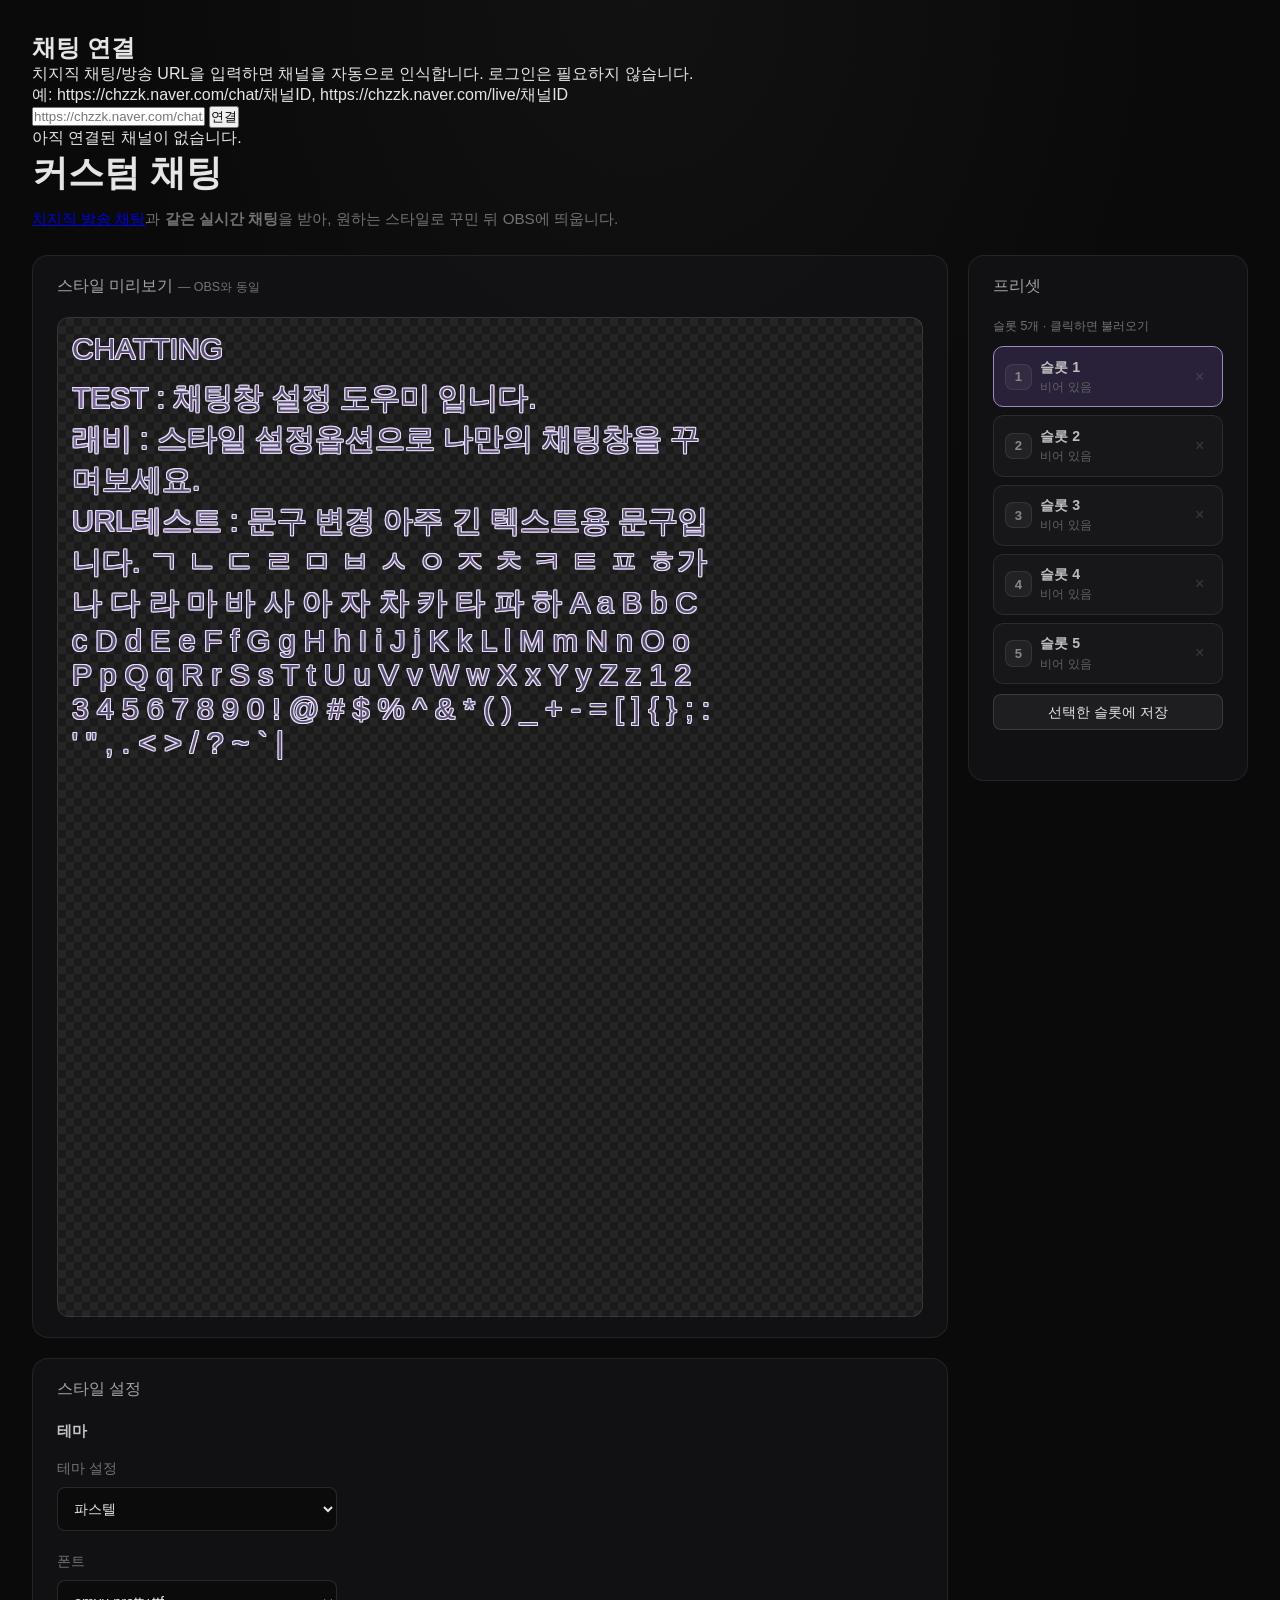
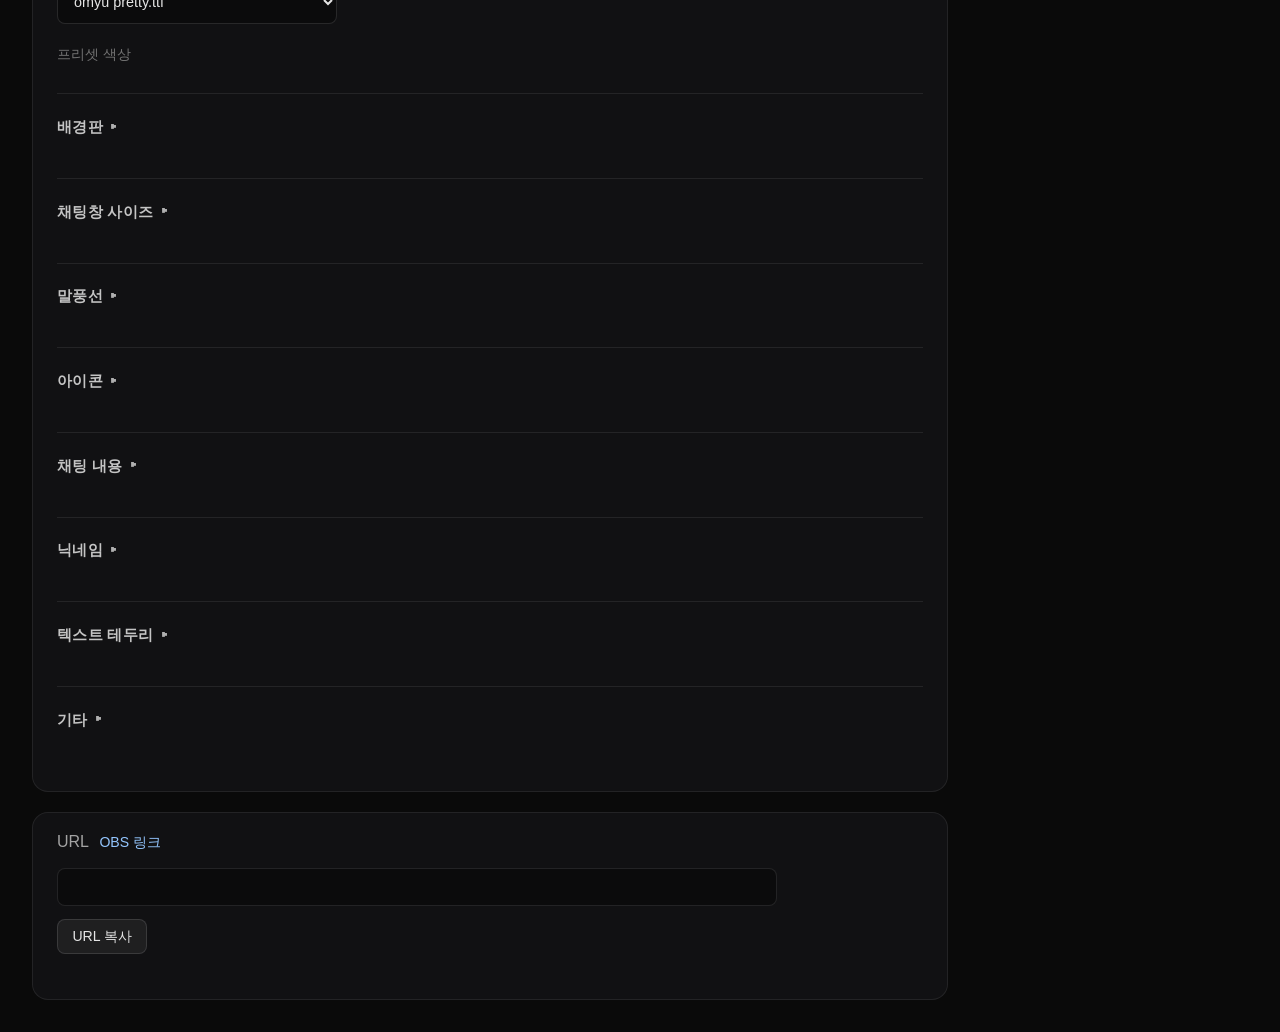
==== index.html @ d8c8d220 "Add files via upload" ====
<!DOCTYPE html>
<html lang="ko">
<head>
  <meta charset="UTF-8">
  <meta name="viewport" content="width=device-width, initial-scale=1.0">
  <title>치지직 채팅 오버레이 설정</title>
  <link rel="preload" href="fonts/Mulmaru.woff2" as="font" type="font/woff2" crossorigin>
  <style>
    @font-face {
      font-family: 'Mulmaru';
      src: url('fonts/Mulmaru.woff2') format('woff2'), url('fonts/Mulmaru.ttf') format('truetype');
      font-weight: normal; font-style: normal; font-display: swap;
    }
    @font-face {
      font-family: 'DungGeunMo';
      src: local('DungGeunMo'),
           url('fonts/dunggeunmo/DungGeunMo.ttf') format('truetype');
      font-weight: normal;
      font-style: normal;
      font-display: swap;
    }
    @font-face {
      font-family: 'JeonjuWanpanbonGakR';
      src: url('fonts/jeonju/JeonjuWanpanbonGak-L.ttf') format('truetype');
      font-weight: 300;
      font-style: normal;
      font-display: swap;
    }
    @font-face {
      font-family: 'JeonjuWanpanbonGakR';
      src: url('fonts/jeonju/JeonjuWanpanbonGak-R.ttf') format('truetype');
      font-weight: 400;
      font-style: normal;
      font-display: swap;
    }
    @font-face {
      font-family: 'JeonjuWanpanbonGakR';
      src: url('fonts/jeonju/JeonjuWanpanbonGak-R.ttf') format('truetype');
      font-weight: 500;
      font-style: normal;
      font-display: swap;
    }
    @font-face {
      font-family: 'OmyuPretty';
      src: url('fonts/omyu/OmyuPretty.ttf') format('truetype');
      font-weight: normal;
      font-style: normal;
      font-display: swap;
    }
    @font-face {
      font-family: 'SingleDay';
      src: local('SingleDay'),
           url('fonts/singleday/SingleDay-Regular.ttf') format('truetype');
      font-weight: normal;
      font-style: normal;
      font-display: swap;
    }
    @font-face {
      font-family: 'OnglipNukka';
      src: local('온글잎 누카'),
           url('fonts/nukka/OnglipNukka.ttf') format('truetype');
      font-weight: normal;
      font-style: normal;
      font-display: swap;
    }
    @font-face {
      font-family: 'MonaS12';
      src: url('fonts/monas/MonaS12.woff2') format('woff2');
      font-weight: normal;
      font-style: normal;
      font-display: swap;
    }
    @font-face {
      font-family: 'MonaS12';
      src: local('MonaS12TextKR'),
           url('fonts/monas/MonaS12TextKR.ttf') format('truetype');
      unicode-range: U+AC00-D7A3, U+1100-11FF, U+3130-318F, U+A960-A97F, U+D7B0-D7FF;
      font-weight: normal;
      font-style: normal;
      font-display: swap;
    }
    @font-face {
      font-family: 'CookieRun';
      src: local('CookieRun Bold'), url('fonts/cookie/CookieRun Bold.ttf') format('truetype'),
           url('fonts/cookie/CookieRun Bold.otf') format('opentype');
      font-weight: 700; font-style: normal; font-display: swap;
    }
    @font-face {
      font-family: 'CookieRun';
      src: local('CookieRun Regular'), url('fonts/cookie/CookieRun Regular.ttf') format('truetype'),
           url('fonts/cookie/CookieRun Regular.otf') format('opentype');
      font-weight: 400; font-style: normal; font-display: swap;
    }
    :root {
      --bg: #0a0a0a; --surface: #171717; --text: #e5e5e5; --text-muted: #737373;
    }
    * { margin: 0; padding: 0; box-sizing: border-box; font-family: 'Mulmaru', sans-serif; }
    body {
      background: var(--bg); color: var(--text); min-height: 100vh;
      background-image:
        radial-gradient(ellipse 70% 40% at 50% 0%, rgba(255,255,255,0.03), transparent 60%);
    }
    .layout { display: flex; min-height: 100vh; }
    .main { flex: 1; margin-left: 0; padding: 2rem; }
    .page-title { font-size: clamp(1.75rem, 5vw, 2.25rem); margin-bottom: 0.5rem; }
    .lead { color: var(--text-muted); font-size: 0.95rem; line-height: 1.65; max-width: 720px; margin-bottom: 1.5rem; }
    .note {
      font-size: 0.88rem; color: var(--text-muted); line-height: 1.55;
      padding: 0.85rem 1rem; background: rgba(255,255,255,0.04);
      border: 1px solid rgba(255,255,255,0.08); border-radius: 12px; max-width: 720px; margin-bottom: 1.5rem;
    }
    .note a { color: #93c5fd; }
    .grid { display: grid; gap: 1.25rem; max-width: 960px; }
    .chat-page-layout {
      display: grid;
      grid-template-columns: minmax(0, 1fr) 280px;
      gap: 1.25rem;
      align-items: start;
      max-width: 1280px;
    }
    .chat-page-main { min-width: 0; }
    .preset-sidebar {
      position: sticky;
      top: 1rem;
      padding: 1.1rem 1.15rem;
    }
    .preset-sidebar > h2 {
      font-size: 1rem;
      color: #a3a3a3;
      margin: 0 0 1rem;
      font-weight: normal;
    }
    .preset-slot-list {
      display: flex;
      flex-direction: column;
      gap: 0.5rem;
      margin-top: 0.35rem;
    }
    .preset-slot {
      display: flex;
      align-items: center;
      gap: 0.55rem;
      padding: 0.65rem 0.7rem;
      border-radius: 10px;
      border: 1px solid rgba(255, 255, 255, 0.1);
      background: rgba(255, 255, 255, 0.04);
      cursor: pointer;
      text-align: left;
      width: 100%;
      color: inherit;
      font: inherit;
    }
    .preset-slot:hover {
      background: rgba(255, 255, 255, 0.07);
      border-color: rgba(255, 255, 255, 0.16);
    }
    .preset-slot.active {
      border-color: #b8a8e8;
      background: rgba(124, 92, 191, 0.28);
    }
    .preset-slot.is-empty {
      opacity: 0.82;
    }
    .preset-slot-num {
      flex-shrink: 0;
      width: 1.65rem;
      height: 1.65rem;
      border-radius: 8px;
      display: flex;
      align-items: center;
      justify-content: center;
      font-size: 0.82rem;
      font-weight: 700;
      color: #e8dcff;
      background: rgba(124, 92, 191, 0.35);
      border: 1px solid rgba(184, 168, 232, 0.35);
    }
    .preset-slot.is-empty .preset-slot-num {
      color: #a3a3a3;
      background: rgba(255, 255, 255, 0.06);
      border-color: rgba(255, 255, 255, 0.1);
    }
    .preset-slot-body { flex: 1; min-width: 0; }
    .preset-slot-title {
      display: block;
      font-size: 0.88rem;
      font-weight: 600;
      color: #e5e5e5;
    }
    .preset-slot-meta {
      display: block;
      font-size: 0.78rem;
      color: var(--text-muted);
      margin-top: 0.15rem;
      word-break: break-all;
    }
    .preset-slot-clear {
      flex-shrink: 0;
      padding: 0.15rem 0.4rem;
      border: none;
      border-radius: 6px;
      background: transparent;
      color: #fca5a5;
      font-size: 1rem;
      line-height: 1;
      cursor: pointer;
      opacity: 0.75;
    }
    .preset-slot-clear:hover {
      opacity: 1;
      background: rgba(248, 113, 113, 0.12);
    }
    .preset-slot-clear:disabled {
      opacity: 0.25;
      cursor: default;
      pointer-events: none;
    }
    .btn-preset-save {
      width: 100%;
      margin-top: 0.65rem;
      background: rgba(124, 92, 191, 0.45);
      border-color: #b8a8e8;
      color: #e8dcff;
    }
    .btn-preset-save:hover {
      background: rgba(124, 92, 191, 0.62);
    }
    @media (max-width: 1100px) {
      .chat-page-layout { grid-template-columns: 1fr; }
      .preset-sidebar { position: static; max-width: 960px; }
      .preset-slot-list { max-height: none; }
    }
    .panel {
      background: rgba(20,20,24,0.7); border: 1px solid rgba(255,255,255,0.08);
      border-radius: 16px; padding: 1.25rem 1.5rem;
    }
    .panel h2 { font-size: 1rem; color: #a3a3a3; margin-bottom: 1.25rem; font-weight: normal; }
    .panel h3 { font-size: 0.92rem; color: #c4c4c4; margin: 1.85rem 0 1rem; font-weight: 600; letter-spacing: 0.02em; line-height: 1.5; }
    .panel h3.settings-group {
      padding-top: 1.35rem;
      border-top: 1px solid rgba(255, 255, 255, 0.08);
    }
    .panel h3.settings-group:first-of-type {
      margin-top: 0;
      padding-top: 0;
      border-top: none;
    }
    .field { margin-bottom: 1.5rem; }
    .field label {
      display: block;
      font-size: 0.85rem;
      color: var(--text-muted);
      margin-bottom: 0.5rem;
      line-height: 1.55;
    }
    .field input[type="number"], .field input[type="text"], .field select {
      padding: 0.6rem 0.75rem;
      min-height: 2.75rem;
      line-height: 1.55;
      border-radius: 8px; border: 1px solid rgba(255,255,255,0.12);
      background: rgba(0,0,0,0.35); color: var(--text); font-size: 0.9rem;
      font-family: inherit;
    }
    .field select option {
      font-family: 'Mulmaru', sans-serif;
    }

    .color-preset-field { margin-top: 0.25rem; margin-bottom: 1.25rem; }
    .color-preset-row {
      max-width: 580px;
    }
    .color-preset-list {
      display: flex;
      flex-wrap: wrap;
      gap: 0.55rem;
      min-width: 0;
    }
    .color-preset-btn {
      width: 42px;
      height: 42px;
      border-radius: 999px;
      border: 2px solid rgba(255, 255, 255, 0.22);
      cursor: pointer;
      padding: 0;
      flex-shrink: 0;
      transition: transform 0.15s, border-color 0.15s, box-shadow 0.15s;
      box-shadow: inset 0 0 0 1px rgba(0, 0, 0, 0.18);
    }
    .color-preset-btn:hover {
      transform: translateY(-1px);
      border-color: rgba(255, 255, 255, 0.45);
    }
    .color-preset-btn.active {
      border-color: #fff;
      box-shadow: 0 0 0 2px rgba(255, 255, 255, 0.28), inset 0 0 0 1px rgba(0, 0, 0, 0.18);
      transform: translateY(-1px);
    }
    .color-preset-btn.color-preset-reset {
      background: rgba(255, 255, 255, 0.06);
      color: #e5e5e5;
      font-family: 'Mulmaru', sans-serif;
      font-size: 0.68rem;
      line-height: 1;
      display: inline-flex;
      align-items: center;
      justify-content: center;
    }
    .color-preset-btn.color-preset-reset:hover {
      background: rgba(255, 255, 255, 0.1);
    }
    .opt-collapsible {
      margin-bottom: 1.1rem;
    }
    .opt-collapsible-head {
      display: flex;
      align-items: center;
      gap: 0.35rem;
      width: 100%;
      padding: 0;
      margin: 0 0 0.5rem;
      border: none;
      background: none;
      color: var(--text-muted);
      font-family: inherit;
      font-size: 0.85rem;
      line-height: 1.55;
      text-align: left;
      cursor: pointer;
      user-select: none;
    }
    .opt-collapsible-head:hover {
      color: #d4d4d4;
    }
    .opt-collapsible-title {
      flex: 0 1 auto;
    }
    .opt-collapsible-arrow {
      flex-shrink: 0;
      font-size: 0.95rem;
      color: #a3a3a3;
      transition: transform 0.15s ease;
      line-height: 1;
    }
    .opt-collapsible.is-open .opt-collapsible-arrow {
      transform: rotate(90deg);
    }
    .opt-collapsible-panel {
      display: none;
    }
    .opt-collapsible.is-open .opt-collapsible-panel {
      display: block;
    }
    .settings-section.opt-collapsible {
      margin-bottom: 1.5rem;
    }
    .settings-section-head {
      display: flex;
      align-items: center;
      gap: 0.4rem;
      width: 100%;
      padding: 1.35rem 0 1rem;
      margin: 0;
      border: none;
      border-top: 1px solid rgba(255, 255, 255, 0.08);
      background: none;
      font-family: inherit;
      font-size: 0.92rem;
      color: #c4c4c4;
      font-weight: 600;
      letter-spacing: 0.02em;
      line-height: 1.5;
      text-align: left;
      cursor: pointer;
      user-select: none;
    }
    .settings-section-head:hover {
      color: #e0e0e0;
    }
    .settings-section-head .opt-collapsible-title {
      flex: 0 1 auto;
    }
    .settings-section-head .opt-collapsible-arrow {
      font-size: 1.05rem;
      color: #b0b0b0;
    }
    .settings-section.is-open .settings-section-head {
      padding-bottom: 0.75rem;
    }
    .settings-section-body .check:last-child {
      margin-bottom: 0.35rem;
    }
    .settings-section .settings-section-body > .field-row:last-child,
    .settings-section .settings-section-body > .field:last-child,
    .settings-section .settings-section-body > p.field-hint:last-child {
      margin-bottom: 0;
    }
    .opt-collapsible-panel > select {
      width: 100%;
      max-width: 280px;
      padding: 0.6rem 0.75rem;
      min-height: 2.75rem;
      line-height: 1.55;
      border-radius: 8px;
      border: 1px solid rgba(255,255,255,0.12);
      background: rgba(0,0,0,0.35);
      color: var(--text);
      font-size: 0.9rem;
      font-family: inherit;
    }
    .opt-collapsible-panel > select option {
      font-family: 'Mulmaru', sans-serif;
    }
    .theme-primary-field {
      margin-bottom: 1.25rem;
    }
    .theme-primary-field select {
      width: 100%;
      max-width: 280px;
    }
    .visually-hidden {
      position: absolute;
      width: 1px;
      height: 1px;
      padding: 0;
      margin: -1px;
      overflow: hidden;
      clip: rect(0, 0, 0, 0);
      white-space: nowrap;
      border: 0;
    }
    .field input[type="number"], .field input[type="text"], .field select { width: 100%; max-width: 280px; }
    .color-picker {
      display: flex;
      align-items: center;
      gap: 0.55rem;
      max-width: 280px;
    }
    .color-picker-swatch {
      position: relative;
      display: block;
      width: 44px;
      height: 36px;
      flex-shrink: 0;
      border-radius: 8px;
      border: 2px solid rgba(255,255,255,0.22);
      box-shadow: inset 0 0 0 1px rgba(0,0,0,0.25);
      cursor: pointer;
      overflow: hidden;
      background-color: rgba(0, 0, 0, 0.35);
    }
    .color-picker-swatch input[type="color"] {
      position: absolute;
      inset: 0;
      width: 100%;
      height: 100%;
      padding: 0;
      margin: 0;
      border: none;
      opacity: 0;
      cursor: pointer;
    }
    .color-picker-fill {
      display: block;
      position: absolute;
      inset: 0;
      border-radius: 6px;
      pointer-events: none;
      background-color: #000000;
    }
    .field input[type="range"] { width: 100%; max-width: 280px; margin-top: 0.15rem; }
    .field-row { display: flex; flex-wrap: wrap; gap: 1.35rem 2rem; margin-bottom: 1.5rem; }
    .theme-font-row > .field {
      flex: 1 1 220px;
      min-width: 0;
      margin-bottom: 0;
    }
    .theme-font-row select {
      max-width: none;
      width: 100%;
    }
    .field-row > .field { margin-bottom: 0; }

    .field-row > .field,
    .panel .field.field-inline,
    .theme-font-row > .field {
      display: grid;
      grid-template-columns: minmax(5.75rem, 9.25rem) minmax(0, 1fr);
      align-items: center;
      column-gap: 0.85rem;
      row-gap: 0.25rem;
    }
    .field-row.field-row-4 > .field {
      grid-template-columns: minmax(3.25rem, 4.75rem) minmax(0, 1fr);
    }
    .settings-subgroup .field-row:not(.field-row-4) > .field {
      grid-template-columns: minmax(6.5rem, 10.5rem) minmax(0, 1fr);
    }
    .field-row > .field > label:first-of-type:not(.color-picker-swatch):not(.check),
    .panel .field.field-inline > label:first-of-type:not(.color-picker-swatch),
    .theme-font-row > .field > label:first-of-type {
      margin-bottom: 0;
      grid-column: 1;
      grid-row: 1;
      align-self: center;
    }
    .field-row > .field > input:not([type="color"]),
    .field-row > .field > select,
    .field-row > .field > .btn,
    .field-row > .field > .color-picker,
    .field-row > .field > input[type="range"],
    .panel .field.field-inline > input:not([type="color"]),
    .panel .field.field-inline > select,
    .panel .field.field-inline > .btn,
    .panel .field.field-inline > .color-picker,
    .theme-font-row > .field > select {
      grid-column: 2;
      grid-row: 1;
      width: 100%;
      max-width: none;
    }
    .field-row > .field > .range-val,
    .panel .field.field-inline > .range-val {
      grid-column: 2;
      grid-row: 2;
      margin-top: 0;
    }
    .field-row > .field > .field-hint,
    .panel .field.field-inline > .field-hint,
    .theme-font-row > .field > .field-hint {
      grid-column: 1 / -1;
      margin-top: 0.15rem;
    }
    .field-row.field-row-4 > .field > label:first-of-type {
      font-size: 0.78rem;
      line-height: 1.35;
    }
    .field.field-game-mode {
      display: flex;
      align-items: center;
      gap: 0.65rem;
      flex-wrap: wrap;
    }
    .field.field-game-mode .btn-game-mode {
      flex-shrink: 0;
      width: auto;
      padding: 0.36rem 0.72rem;
      font-size: 0.82rem;
    }
    .field.field-game-mode .field-hint {
      margin-top: 0;
      margin-bottom: 0;
      flex: 1 1 auto;
      min-width: 0;
    }

    #nick_color_settings > .field {
      flex: 1 1 200px;
      min-width: 0;
      max-width: 280px;
    }
    #nick_color_settings > .field > .btn {
      width: 100%;
      white-space: nowrap;
      font-size: 0.82rem;
    }

    .field-row.field-row-4 {
      display: grid;
      grid-template-columns: repeat(4, minmax(0, 1fr));
      gap: 1rem;
      margin-bottom: 1.5rem;
    }
    .field-row.field-row-4 > .field {
      min-width: 0;
      margin-bottom: 0;
    }
    .field-row.field-row-4 input[type="number"],
    .field-row.field-row-4 input[type="text"],
    .field-row.field-row-4 select {
      max-width: none;
    }
    .field-row.field-row-4 .color-picker {
      max-width: 100%;
    }
    .field-row.field-row-4 input[type="range"] {
      max-width: none;
    }
    .field-row.field-row-4 > .field > .btn {
      width: 100%;
      white-space: nowrap;
      font-size: 0.82rem;
    }
    .check { display: flex; align-items: center; gap: 0.45rem; font-size: 0.88rem; color: var(--text-muted); margin-bottom: 0.85rem; line-height: 1.45; }
    .check input { width: 16px; height: 16px; }
    .field-hint { font-size: 0.78rem; color: var(--text-muted); margin-top: 0.4rem; line-height: 1.5; }
    .settings-subgroup {
      margin: 0 0 1.5rem;
      padding: 1rem 1.1rem 0.85rem;
      border-radius: 10px;
      border: 1px solid rgba(255, 255, 255, 0.08);
      background: rgba(0, 0, 0, 0.18);
    }
    .settings-subgroup-title {
      margin: 0 0 0.35rem;
      font-size: 0.88rem;
      font-weight: 600;
      color: #d4d4d4;
    }
    .settings-subgroup-desc {
      margin: 0 0 0.85rem;
    }
    .btn-row {
      display: flex;
      flex-wrap: wrap;
      gap: 0.5rem 0.65rem;
      margin-bottom: 0.85rem;
    }
    .range-val { font-size: 0.82rem; color: var(--text-muted); margin-top: 0.4rem; }
    .btn {
      padding: 0.45rem 0.9rem; border-radius: 8px; border: 1px solid rgba(255,255,255,0.12);
      background: rgba(255,255,255,0.06); color: var(--text); cursor: pointer; font-size: 0.88rem;
    }
    .panel .field + .btn,
    .panel .field-row + .btn { margin-top: 0.15rem; margin-bottom: 1.35rem; }
    .panel .obs-url + .btn { margin-top: 0.85rem; margin-bottom: 0; }
    .copy-status {
      margin: 0.55rem 0 0;
      font-size: 0.82rem;
      color: #a3e635;
      min-height: 1.2em;
    }
    .copy-status.is-error { color: #fca5a5; }
    .btn:hover { background: rgba(255,255,255,0.1); }
    .btn-game-mode.active,
    .btn-nick-colors.active,
    .btn-paw.active,
    .btn-box-border.active,
    .btn-theme-chat-bg.active {
      background: rgba(124, 92, 191, 0.45);
      border-color: #b8a8e8;
      color: #e8dcff;
    }
    .btn-preset-danger {
      border-color: rgba(248, 113, 113, 0.35);
      color: #fca5a5;
    }
    .btn-preset-danger:hover {
      background: rgba(248, 113, 113, 0.12);
    }
    .preset-status {
      font-size: 0.82rem;
      color: #86efac;
      margin: 0 0 0.85rem;
      min-height: 1.25em;
    }
    .preset-status.is-error { color: #fca5a5; }
    .obs-url-head {
      display: flex;
      align-items: center;
      gap: 0.65rem;
      margin-bottom: 1rem;
    }
    .obs-url-head h2 { margin-bottom: 0; }
    .obs-open-link {
      font-size: 0.88rem;
      color: #93c5fd;
      text-decoration: none;
    }
    .obs-open-link:hover { text-decoration: underline; }
    .obs-url {
      display: block;
      width: 100%;
      max-width: 720px;
      margin-top: 0.5rem;
      padding: 0.65rem 0.75rem;
      background: rgba(0,0,0,0.35);
      border: 1px solid rgba(255,255,255,0.1);
      border-radius: 8px;
      font-size: 0.82rem;
      font-family: ui-monospace, "Cascadia Mono", Consolas, monospace;
      color: #93c5fd;
      word-break: break-all;
      cursor: text;
    }
    .obs-url:focus {
      outline: none;
      border-color: rgba(147, 197, 253, 0.45);
    }
    .preview-wrap {
      --preview-checker:
        linear-gradient(45deg, #252525 25%, transparent 25%),
        linear-gradient(-45deg, #252525 25%, transparent 25%),
        linear-gradient(45deg, transparent 75%, #252525 75%),
        linear-gradient(-45deg, transparent 75%, #252525 75%);
      background-color: #1a1a1a;
      background-image: var(--preview-checker);
      background-size: 16px 16px;
      background-position: 0 0, 0 8px, 8px -8px, -8px 0;
      border-radius: 12px; overflow: visible;
      border: 1px solid rgba(255,255,255,0.1); min-height: 280px;
      padding: 14px;
      font-family: var(--custom-chat-font-primary, "OmyuPretty"), "Malgun Gothic", sans-serif !important;
      font-size: var(--custom-chat-font-size, 30px);
      font-weight: 500;
      color: var(--custom-chat-text-color, #5a4f76);
      text-shadow: var(--custom-chat-text-shadow, none);
      -webkit-text-stroke: var(--custom-chat-text-stroke-width, 0) var(--custom-chat-text-stroke-color, transparent);
      paint-order: stroke fill;
    }
    .preview-wrap * {
      font-family: inherit !important;
      font-size: inherit;
      color: inherit;
      text-shadow: inherit;
      -webkit-text-stroke: inherit;
      paint-order: inherit;
    }
    .preview-wrap,
    .preview-wrap .preview-static,
    .preview-wrap .chat-board-title,
    .preview-wrap .chat-messages-stack,
    .preview-wrap .chat-item,
    .preview-wrap .chat-content,
    .preview-wrap .chat-nickname,
    .preview-wrap .chat-message-text {
      font-family: var(--custom-chat-font-primary, "OmyuPretty"), "Malgun Gothic", sans-serif;
    }
    .preview-wrap.preview-chat-board-on.bubble-theme-hacking {
      padding: 14px 12px 12px 14px;
      min-height: 280px;
      overflow: visible !important;
      box-sizing: border-box;
    }
    .preview-wrap.preview-chat-board-on.bubble-theme-hacking.hacking-tilt-left,
    .preview-wrap.preview-chat-board-on.bubble-theme-hacking.hacking-tilt-right {
      overflow: hidden !important;
      padding: 18px 14px 16px 18px;
    }
    .preview-wrap.preview-chat-board-on.bubble-theme-hacking .preview-static {
      width: fit-content !important;
      max-width: 82% !important;
      margin: 0;
      overflow: hidden !important;
      flex-shrink: 1;
    }
    .preview-wrap.preview-chat-board-on.bubble-theme-hacking.hacking-tilt-left .preview-static,
    .preview-wrap.preview-chat-board-on.bubble-theme-hacking.hacking-tilt-right .preview-static {
      width: fit-content !important;
      max-width: 78% !important;
      margin: 0;
    }
    .preview-wrap.preview-chat-board-on.bubble-theme-hacking .preview-static > .chat-board-title--show {
      padding-top: 2px !important;
      margin-bottom: 6px !important;
    }
    .preview-wrap[style*="--custom-chat-panel-height"].preview-chat-board-on.bubble-theme-hacking {
      overflow: visible !important;
      box-sizing: border-box;
    }
    .preview-wrap[style*="--custom-chat-panel-height"].preview-chat-board-on.bubble-theme-hacking .preview-static {
      flex: 0 1 auto;
      max-height: calc(100% - 18px);
      overflow: hidden !important;
    }
    .preview-wrap.preview-chat-board-on {
      display: flex;
      flex-direction: column;
      align-items: flex-start;
      justify-content: flex-start;
      padding: 16px 12px 12px;
      box-sizing: border-box;
      min-height: var(--custom-chat-panel-height, 1000px);
      max-height: none;
      overflow: visible;
    }
    .preview-wrap.preview-chat-board-on .preview-static {
      overflow: hidden !important;
    }
    .preview-wrap.preview-chat-board-on .preview-static > .chat-board-title--show {
      flex-shrink: 0;
      overflow: visible;
      line-height: 1.35;
      padding-top: 4px;
      -webkit-text-stroke: 0 transparent !important;
      paint-order: normal !important;
    }
    .preview-wrap.preview-chat-board-on.bubble-theme-xp .preview-static > .chat-board-title--show {
      display: flex !important;
      align-items: center;
      justify-content: center;
      line-height: 1 !important;
      padding-top: 0 !important;
      min-height: 0;
      transform: translateY(-1px);
    }
    .preview-wrap.preview-chat-board-on.bubble-theme-pastel .preview-static {
      padding-top: 26px !important;
    }
    .preview-wrap.preview-chat-board-on.bubble-theme-neon .preview-static {
      padding-top: 22px !important;
    }
    .preview-wrap.preview-chat-board-on.bubble-theme-magical {
      padding-top: 36px;
      overflow: visible !important;
    }
    .preview-wrap.preview-chat-board-on.bubble-theme-magical .preview-static,
    .preview-wrap.preview-chat-board-on.bubble-theme-magical .preview-static.chat-board-on {
      overflow: visible !important;
    }
    .preview-wrap.preview-chat-board-on.bubble-theme-animal {
      padding-top: 56px;
      overflow: visible !important;
    }
    .preview-wrap.preview-chat-board-on.bubble-theme-animal .preview-static,
    .preview-wrap.preview-chat-board-on.bubble-theme-animal .preview-static.chat-board-on {
      overflow: visible !important;
    }
    .preview-wrap.preview-chat-board-on .preview-static.chat-board-on {
      flex-shrink: 0;
      overflow: hidden;
    }
    .preview-wrap.preview-chat-board-on .preview-static {
      width: min(100%, var(--custom-chat-panel-width, var(--custom-chat-max-width, 640px))) !important;
      max-width: var(--custom-chat-panel-width, var(--custom-chat-max-width, 640px)) !important;
      min-width: 0 !important;
      flex-shrink: 0;
      margin: 0;
    }
    .preview-wrap.preview-chat-board-on .preview-static > .chat-messages-stack {
      width: 100%;
      max-width: 100%;
      min-width: 0;
      box-sizing: border-box;
      justify-content: flex-end;
      overflow: hidden;
      min-height: 0;
      flex: 1 1 auto;
    }
    .preview-wrap.preview-chat-board-on .preview-static > .chat-messages-stack > .chat-item-shell {
      width: auto;
      max-width: var(--custom-chat-max-width, 640px) !important;
      min-width: 0;
      box-sizing: border-box;
    }
    .preview-wrap .chat-item {
      position: relative;
      word-break: break-all;
      overflow-wrap: anywhere;
      line-break: anywhere;
      width: 100%;
      min-width: 0;
      max-width: 100%;
      box-sizing: border-box;
      isolation: isolate;
    }
    .preview-wrap .chat-item > * { position: relative; z-index: 1; }
    .preview-wrap .preview-static.chat-board-on,
    .preview-wrap .preview-static:not(.chat-board-on) {
      display: flex;
      flex-direction: column;
      gap: 12px;
      min-width: 0;
    }
    .preview-wrap .preview-static:not(.chat-board-on) {
      width: min(100%, var(--custom-chat-panel-width, var(--custom-chat-max-width, 640px)));
      max-width: var(--custom-chat-panel-width, var(--custom-chat-max-width, 640px));
    }
    .preview-wrap[style*="--custom-chat-panel-height"] {
      display: flex;
      flex-direction: column;
      justify-content: flex-start;
      align-items: flex-start;
    }
    .preview-wrap[style*="--custom-chat-panel-height"] .preview-static {
      flex: 1 1 auto;
      min-height: 0;
      overflow: hidden;
      display: flex;
      flex-direction: column;
    }
    .preview-wrap[style*="--custom-chat-panel-height"] .preview-static > .chat-board-title--show {
      flex-shrink: 0;
      padding-top: 4px;
    }
    .preview-wrap[style*="--custom-chat-panel-height"] .preview-messages-stack,
    .preview-wrap[style*="--custom-chat-panel-height"] .chat-messages-stack {
      flex: 1 1 auto;
      min-height: 0;
      overflow: auto;
      justify-content: flex-start;
    }
    .preview-wrap.preview-game-mode .chat-item,
    .preview-wrap.preview-game-mode .preview-chat-item {
      background: transparent !important;
      background-image: none !important;
      border: none !important;
      box-shadow: none !important;
      padding: 6px 4px !important;
      min-height: 0 !important;
    }
    .preview-wrap.preview-game-mode .chat-item::before,
    .preview-wrap.preview-game-mode .chat-item::after,
    .preview-wrap.preview-game-mode .preview-chat-item::before,
    .preview-wrap.preview-game-mode .preview-chat-item::after { display: none !important; }
    .preview-chat-item {
      position: relative;
      word-break: break-all;
      overflow-wrap: anywhere;
      line-break: anywhere;
      overflow: visible;
      width: 100%;
      min-width: 0;
      max-width: 100%;
      box-sizing: border-box;
      isolation: isolate;
    }
    .preview-chat-item > * { position: relative; z-index: 1; }
    .preview-nick {
      margin-right: 8px;
      font-weight: 500;
      color: var(--custom-chat-nick-color, #7a6a9c);
    }
    .preview-wrap.preview-hide-nick .preview-nick,
    .preview-wrap.preview-hide-nick .chat-nickname,
    .preview-wrap.preview-hide-nick .preview-sep { display: none; }
    .preview-wrap .chat-nickname {
      margin-right: 8px;
      font-weight: 500;
      color: var(--custom-chat-nick-color, #7a6a9c);
    }
    .preview-wrap.preview-nick-above .preview-sep { display: none; }
    .preview-wrap.preview-page-filled {
      background-image: none;
      background-color: var(--preview-page-bg, #1a1a1a);
    }
    .compare { font-size: 0.82rem; color: var(--text-muted); margin-top: 0.5rem; line-height: 1.5; }
    .compare code { background: rgba(255,255,255,0.08); padding: 0.1rem 0.35rem; border-radius: 4px; }
    .steps { font-size: 0.88rem; color: var(--text-muted); line-height: 1.7; }
    .steps strong { color: var(--text); }
  </style>
  <link rel="stylesheet" href="css/chat-bubble.css?v=1">
  <style id="preview-layout-fix">
    /* 배경판 높이 고정 — 채팅만 안에서 쌓임 (판이 늘어나지 않음) */
    .preview-wrap.preview-chat-board-on .preview-static {
      overflow: hidden !important;
      height: var(--custom-chat-panel-height, 1000px) !important;
      min-height: var(--custom-chat-panel-height, 1000px) !important;
      max-height: var(--custom-chat-panel-height, 1000px) !important;
      flex: 0 0 auto !important;
      box-sizing: border-box !important;
    }
    .preview-wrap.preview-chat-board-on .preview-static > .chat-messages-stack,
    .preview-wrap.preview-chat-board-on .preview-static > .preview-messages-stack {
      min-height: 0 !important;
      flex: 1 1 auto !important;
      justify-content: flex-end !important;
      overflow: hidden !important;
    }
    .preview-wrap.preview-chat-board-on .preview-static > .chat-board-title--show {
      padding-top: 8px !important;
      margin-bottom: 4px !important;
      flex-shrink: 0 !important;
    }
    .preview-wrap.preview-chat-board-on.bubble-theme-pastel .preview-static {
      padding-top: 32px !important;
    }
    .preview-wrap[style*="--custom-chat-panel-height"].preview-chat-board-on .preview-static > .chat-messages-stack,
    .preview-wrap[style*="--custom-chat-panel-height"].preview-chat-board-on .preview-static > .preview-messages-stack {
      flex: 1 1 auto !important;
      justify-content: flex-end !important;
      overflow: hidden !important;
    }

    /* 채팅 좌우 ON — 미리보기도 OBS와 동일하게 좌·우 정렬 */
    .preview-wrap.preview-chat-alternate .preview-static > .chat-messages-stack,
    .preview-wrap.preview-chat-alternate .preview-static > .preview-messages-stack {
      width: 100% !important;
      align-items: stretch !important;
    }

    .preview-wrap.preview-chat-alternate .preview-static > .chat-messages-stack > .chat-item-shell,
    .preview-wrap.preview-chat-alternate .preview-static > .preview-messages-stack > .chat-item-shell {
      width: auto !important;
      max-width: min(88%, var(--custom-chat-max-width, 640px)) !important;
    }

    .preview-wrap.preview-chat-alternate .preview-static > .chat-messages-stack > .chat-item-shell.chat-side-left,
    .preview-wrap.preview-chat-alternate .preview-static > .preview-messages-stack > .chat-item-shell.chat-side-left {
      align-self: flex-start !important;
    }

    .preview-wrap.preview-chat-alternate .preview-static > .chat-messages-stack > .chat-item-shell.chat-side-right,
    .preview-wrap.preview-chat-alternate .preview-static > .preview-messages-stack > .chat-item-shell.chat-side-right {
      align-self: flex-end !important;
    }

    .preview-wrap.preview-chat-alternate .chat-item,
    .preview-wrap.preview-chat-alternate .preview-chat-item {
      width: auto !important;
      max-width: 100% !important;
    }
  </style>
  <link rel="stylesheet" href="css/bangsong-dialog.css?v=1">
  <script src="js/bangsong-dialog.js?v=1"></script>
  <link rel="stylesheet" href="css/channel-settings.css?v=1">
</head>
<body>
  <div class="layout">
    <main class="main">
      <section class="channel-settings-panel" aria-label="채팅 연결">
        <h2>채팅 연결</h2>
        <p class="channel-settings-lead">
          치지직 채팅/방송 URL을 입력하면 채널을 자동으로 인식합니다. 로그인은 필요하지 않습니다.<br>
          예: <code>https://chzzk.naver.com/chat/채널ID</code>, <code>https://chzzk.naver.com/live/채널ID</code>
        </p>
        <div class="channel-settings-row">
          <input type="text" id="channel_url_input" placeholder="https://chzzk.naver.com/chat/채널ID" autocomplete="off">
          <button type="button" id="channel_url_save">연결</button>
        </div>
        <div class="channel-settings-status" id="channel_url_status"></div>
      </section>
      <h1 class="page-title">커스텀 채팅</h1>
      <p class="lead">
        <a href="https://chzzk.naver.com/" id="chzzkChatPopupLink" target="_blank" rel="noopener">치지직 방송 채팅</a>과
        <strong>같은 실시간 채팅</strong>을 받아, 원하는 스타일로 꾸민 뒤 OBS에 띄웁니다.
      </p>

      <div class="chat-page-layout">
        <div class="chat-page-main">
      <div class="grid">
        <section class="panel">
          <h2>스타일 미리보기 <span style="font-size:0.78rem;color:#737373">— OBS와 동일</span></h2>
          <div class="preview-wrap" id="preview_wrap">
            <div class="preview-static">
              <div class="chat-board-title" id="preview_board_title"></div>
              <div class="chat-messages-stack">
                <div class="chat-item-shell">
                  <div class="chat-item preview-chat-item"><span class="chat-content preview-chat-content"><span class="chat-nickname preview-nick">TEST</span><span class="preview-sep">: </span><span class="chat-message-text preview-msg">채팅창 설정 도우미 입니다.</span></span></div>
                </div>
                <div class="chat-item-shell">
                  <div class="chat-item preview-chat-item"><span class="chat-content preview-chat-content"><span class="chat-nickname preview-nick">래비</span><span class="preview-sep">: </span><span class="chat-message-text preview-msg">스타일 설정옵션으로 나만의 채팅창을 꾸며보세요.</span></span></div>
                </div>
                <div class="chat-item-shell">
                  <div class="chat-item preview-chat-item"><span class="chat-content preview-chat-content"><span class="chat-nickname preview-nick">URL테스트</span><span class="preview-sep">: </span><span class="chat-message-text preview-msg">문구 변경 아주 긴 텍스트용 문구입니다. ㄱ ㄴ ㄷ ㄹ ㅁ ㅂ ㅅ ㅇ ㅈ ㅊ ㅋ ㅌ ㅍ ㅎ가 나 다 라 마 바 사 아 자 차 카 타 파 하 A a B b C c D d E e F f G g H h I i J j K k L l M m N n O o P p Q q R r S s T t U u V v W w X x Y y Z z 1 2 3 4 5 6 7 8 9 0 ! @ # $ % ^ &amp; * ( ) _ + - = [ ] { } ; : ' " , . &lt; &gt; / ? ~ ` |</span></span></div>
                </div>
              </div>
            </div>
          </div>
        </section>

        <section class="panel">
          <h2>스타일 설정</h2>

          <h3 class="settings-group">테마</h3>

          <div class="field theme-primary-field">
            <label for="bubble_theme">테마 설정</label>
            <select id="bubble_theme">
              <option value="pastel">파스텔</option>
              <option value="neon">네온</option>
              <option value="oriental">동양풍</option>
              <option value="xp">XP 윈도우</option>
              <option value="magical">마법소녀</option>
              <option value="hacking">해킹</option>
              <option value="animal">동물</option>
              <option value="simple">심플</option>
              <option value="minecraft">마인크래프트</option>
            </select>
          </div>

          <div class="field theme-primary-field">
            <label for="font_family">폰트</label>
            <select id="font_family">
              <option value="omyu">omyu pretty.ttf</option>
              <option value="singleday">SingleDay-Regular.ttf</option>
              <option value="nukka">온글잎 누카.ttf</option>
              <option value="monas">MonaS12 (한·영)</option>
              <option value="dunggeunmo">DungGeunMo.ttf</option>
              <option value="solmoe">전주완판본 각R.ttf</option>
              <option value="mulmaru">Mulmaru.ttf</option>
              <option value="cookierun">CookieRun Regular.ttf</option>
              <option value="malgun">Malgun Gothic</option>
            </select>
          </div>

          <div class="opt-collapsible" id="hacking_tilt_field" data-opt-key="theme_tilt" style="display:none">
            <button type="button" class="opt-collapsible-head" aria-expanded="false" aria-controls="theme_tilt_panel">
              <span class="opt-collapsible-title">기울이기</span>
              <span class="opt-collapsible-arrow" aria-hidden="true">▸</span>
            </button>
            <div class="opt-collapsible-panel" id="theme_tilt_panel">
              <label class="visually-hidden" for="hacking_tilt">기울이기</label>
              <select id="hacking_tilt">
                <option value="off">없음</option>
                <option value="left">좌</option>
                <option value="right">우</option>
              </select>
            </div>
          </div>

          <div class="field color-preset-field">
            <label>프리셋 색상</label>
            <div class="color-preset-row">
              <div class="color-preset-list" id="color_preset_list" role="list" aria-label="프리셋 색상"></div>
            </div>
          </div>

          <div class="settings-section opt-collapsible" data-opt-key="section_board">
            <button type="button" class="settings-section-head opt-collapsible-head" aria-expanded="false" aria-controls="section_board_panel">
              <span class="opt-collapsible-title">배경판</span>
              <span class="opt-collapsible-arrow" aria-hidden="true">▸</span>
            </button>
            <div class="settings-section-body opt-collapsible-panel" id="section_board_panel">

          <div class="field field-inline">
            <label>말풍선 배경</label>
            <button type="button" class="btn btn-theme-chat-bg" id="btn_theme_chat_bg">배경 OFF</button>
          </div>

          <div class="field field-inline" id="board_title_field">
            <label for="board_title">배경판 제목</label>
            <input type="text" id="board_title" maxlength="48" placeholder="예: LIVE CHAT" autocomplete="off">
          </div>

          <div id="board_title_style_fields">
            <div class="field-row field-row-4">
              <div class="field">
                <label for="board_title_color">제목 색</label>
                <div class="color-picker">
                  <label class="color-picker-swatch" for="board_title_color" title="색 선택">
                    <span class="color-picker-fill" id="board_title_color_fill"></span>
                    <input type="color" id="board_title_color" value="#ffffff">
                  </label>
                </div>
              </div>
              <div class="field">
                <label for="board_title_font_size">제목 크기 (px)</label>
                <input type="number" id="board_title_font_size" min="10" max="48" step="1" value="22">
              </div>
            </div>
          </div>

          <div class="settings-subgroup" id="board_outer_settings">
            <p class="settings-subgroup-title">큰 배경</p>
            <div class="field-row field-row-4" id="outer_fill_fields">
              <div class="field">
                <label for="outer_bg_color">큰 배경색</label>
                <div class="color-picker">
                  <label class="color-picker-swatch" for="outer_bg_color" title="색 선택">
                    <span class="color-picker-fill" id="outer_bg_color_fill"></span>
                    <input type="color" id="outer_bg_color" value="#7a6498">
                  </label>                </div>
              </div>
              <div class="field">
                <label for="outer_bg_alpha">투명도</label>
                <input type="range" id="outer_bg_alpha" min="0" max="1" step="0.05" value="1">
                <div class="range-val" id="outer_bg_alpha_val">1</div>
              </div>
            </div>
            <div class="field-row field-row-4" id="outer_border_fields">
              <div class="field">
                <label for="outer_border_color">큰 배경 테두리 색</label>
                <div class="color-picker">
                  <label class="color-picker-swatch" for="outer_border_color" title="색 선택">
                    <span class="color-picker-fill" id="outer_border_color_fill"></span>
                    <input type="color" id="outer_border_color" value="#d8c8f0">
                  </label>                </div>
              </div>
              <div class="field">
                <label for="outer_border_alpha">테두리 투명도</label>
                <input type="range" id="outer_border_alpha" min="0" max="1" step="0.05" value="1">
                <div class="range-val" id="outer_border_alpha_val">1</div>
              </div>
            </div>
            <div class="btn-row">
              <button type="button" class="btn btn-theme-chat-bg" id="btn_outer_fill_custom">기본 테마</button>
            </div>
          </div>

          <div class="settings-subgroup" id="board_mid_settings">
            <p class="settings-subgroup-title">중간 배경</p>
            <p class="field-hint settings-subgroup-desc">바깥 프레임과 말풍선 사이 영역 (연보라·테마색)</p>
            <div class="btn-row">
              <button type="button" class="btn btn-theme-chat-bg" id="btn_theme_mid_layer">중간 배경 ON</button>
              <button type="button" class="btn btn-theme-chat-bg" id="btn_mid_fill_custom">색·투명도 커스텀 OFF</button>
            </div>
            <div class="field-row field-row-4" id="mid_fill_fields">
              <div class="field">
                <label for="board_bg_color">색</label>
                <div class="color-picker">
                  <label class="color-picker-swatch" for="board_bg_color" title="색 선택">
                    <span class="color-picker-fill" id="board_bg_color_fill"></span>
                    <input type="color" id="board_bg_color" value="#c4b2e4">
                  </label>                </div>
              </div>
              <div class="field">
                <label for="board_bg_alpha">투명도</label>
                <input type="range" id="board_bg_alpha" min="0" max="1" step="0.05" value="0.82">
                <div class="range-val" id="board_bg_alpha_val">0.82</div>
              </div>
            </div>
            <div class="field-row field-row-4" id="mid_border_fields">
              <div class="field">
                <label for="mid_border_color">중간 배경 테두리 색</label>
                <div class="color-picker">
                  <label class="color-picker-swatch" for="mid_border_color" title="색 선택">
                    <span class="color-picker-fill" id="mid_border_color_fill"></span>
                    <input type="color" id="mid_border_color" value="#e6daf8">
                  </label>                </div>
              </div>
              <div class="field">
                <label for="mid_border_alpha">테두리 투명도</label>
                <input type="range" id="mid_border_alpha" min="0" max="1" step="0.05" value="0.45">
                <div class="range-val" id="mid_border_alpha_val">0.45</div>
              </div>
            </div>
          </div>

            </div>
          </div>

          <div class="settings-section opt-collapsible" data-opt-key="section_chat_size">
            <button type="button" class="settings-section-head opt-collapsible-head" aria-expanded="false" aria-controls="section_chat_size_panel">
              <span class="opt-collapsible-title">채팅창 사이즈</span>
              <span class="opt-collapsible-arrow" aria-hidden="true">▸</span>
            </button>
            <div class="settings-section-body opt-collapsible-panel" id="section_chat_size_panel">

          <div class="field-row">
            <div class="field">
              <label for="chat_width">채팅창 너비 (px)</label>
              <input type="number" id="chat_width" min="200" max="1920" step="10" value="640">
              <p class="field-hint">OBS 브라우저 소스 <strong>가로</strong> 크기와 맞추세요.</p>
            </div>
            <div class="field">
              <label for="chat_height">채팅창 높이 (px)</label>
              <input type="number" id="chat_height" min="100" max="2160" step="10" value="1000">
              <p class="field-hint">배경판 <strong>고정 높이</strong>. 채팅은 판 안에서만 쌓입니다. OBS 세로와 맞추세요.</p>
            </div>
          </div>

            </div>
          </div>

          <div class="settings-section opt-collapsible" data-opt-key="section_bubble">
            <button type="button" class="settings-section-head opt-collapsible-head" aria-expanded="false" aria-controls="section_bubble_panel">
              <span class="opt-collapsible-title">말풍선</span>
              <span class="opt-collapsible-arrow" aria-hidden="true">▸</span>
            </button>
            <div class="settings-section-body opt-collapsible-panel" id="section_bubble_panel">

          <div class="field-row field-row-4">
            <div class="field">
              <label for="box_bg_color">말풍선 색</label>
              <div class="color-picker">
                <label class="color-picker-swatch" for="box_bg_color" title="색 선택">
                  <span class="color-picker-fill" id="box_bg_color_fill"></span>
                  <input type="color" id="box_bg_color" value="#d4c8f0">
                </label>              </div>
            </div>
            <div class="field">
              <label for="box_bg_alpha">말풍선 투명도</label>
              <input type="range" id="box_bg_alpha" min="0" max="1" step="0.05" value="1">
              <div class="range-val" id="box_bg_alpha_val">1</div>
            </div>
            <div class="field">
              <label for="btn_bubble_reset">색 초기화</label>
              <button type="button" class="btn" id="btn_bubble_reset">기본값</button>
            </div>
            <div class="field">
              <label>말풍선 테두리</label>
              <button type="button" class="btn btn-box-border active" id="btn_show_box_border">테두리 ON</button>
            </div>
          </div>

          <div class="field-row field-row-4">
            <div class="field">
              <label for="box_border_color">테두리 색</label>
              <div class="color-picker">
                <label class="color-picker-swatch" for="box_border_color" title="색 선택">
                  <span class="color-picker-fill" id="box_border_color_fill"></span>
                  <input type="color" id="box_border_color" value="#9b8bc4">
                </label>              </div>
            </div>
            <div class="field">
              <label for="box_border_alpha">테두리 투명도</label>
              <input type="range" id="box_border_alpha" min="0" max="1" step="0.05" value="1">
              <div class="range-val" id="box_border_alpha_val">1</div>
            </div>
          </div>

          <div class="field field-inline">
            <label for="max_width">말풍선 최대 너비 (px)</label>
            <input type="number" id="max_width" min="200" max="1200" step="10" value="640">
            <p class="field-hint">채팅창 너비보다 클 수 없습니다.</p>
          </div>

          <div class="field field-inline">
            <label>채팅</label>
            <button type="button" class="btn btn-chat-alternate" id="btn_chat_alternate">채팅 OFF</button>
          </div>
          <p class="field-hint" style="margin-top:-0.5rem;margin-bottom:1rem">ON 시 말풍선이 좌·우로 불규칙하게 배치됩니다.</p>

            </div>
          </div>

          <div class="settings-section opt-collapsible" data-opt-key="section_icon">
            <button type="button" class="settings-section-head opt-collapsible-head" aria-expanded="false" aria-controls="section_icon_panel">
              <span class="opt-collapsible-title">아이콘</span>
              <span class="opt-collapsible-arrow" aria-hidden="true">▸</span>
            </button>
            <div class="settings-section-body opt-collapsible-panel" id="section_icon_panel">

          <div class="field-row">
            <div class="field">
              <label>아이콘 표시</label>
              <button type="button" class="btn btn-paw active" id="btn_show_paw">아이콘 ON</button>
            </div>
            <div class="field">
              <label for="chat_icon_type">아이콘 모양</label>
              <select id="chat_icon_type">
                <option value="paw">발바닥</option>
                <option value="heart">하트</option>
              </select>
            </div>
            <div class="field">
              <label for="paw_color">아이콘 색</label>
              <div class="color-picker">
                <label class="color-picker-swatch" for="paw_color" title="색 선택">
                  <span class="color-picker-fill" id="paw_color_fill"></span>
                  <input type="color" id="paw_color" value="#6b5b95">
                </label>              </div>
            </div>
          </div>

            </div>
          </div>

          <div class="settings-section opt-collapsible" data-opt-key="section_chat_content">
            <button type="button" class="settings-section-head opt-collapsible-head" aria-expanded="false" aria-controls="section_chat_content_panel">
              <span class="opt-collapsible-title">채팅 내용</span>
              <span class="opt-collapsible-arrow" aria-hidden="true">▸</span>
            </button>
            <div class="settings-section-body opt-collapsible-panel" id="section_chat_content_panel">

          <div class="field-row">
            <div class="field">
              <label for="font_size">글자 크기 (px)</label>
              <input type="number" id="font_size" min="16" max="48" step="1" value="30">
            </div>
            <div class="field">
              <label for="text_color">글자 색</label>
              <div class="color-picker">
                <label class="color-picker-swatch" for="text_color" title="색 선택">
                  <span class="color-picker-fill" id="text_color_fill"></span>
                  <input type="color" id="text_color" value="#5a4f76">
                </label>              </div>
            </div>
            <div class="field">
              <label for="max_history">최대 표시 줄 수</label>
              <input type="number" id="max_history" min="5" max="50" step="1" value="20">
            </div>
          </div>

            </div>
          </div>

          <div class="settings-section opt-collapsible" data-opt-key="section_nickname">
            <button type="button" class="settings-section-head opt-collapsible-head" aria-expanded="false" aria-controls="section_nickname_panel">
              <span class="opt-collapsible-title">닉네임</span>
              <span class="opt-collapsible-arrow" aria-hidden="true">▸</span>
            </button>
            <div class="settings-section-body opt-collapsible-panel" id="section_nickname_panel">

          <div class="field field-inline">
            <label for="nick_layout">닉네임 표시</label>
            <select id="nick_layout">
              <option value="inline">인라인 (닉네임 : 채팅)</option>
              <option value="above">위로 (닉네임을 채팅 위에)</option>
              <option value="hidden">숨김 (닉네임 안 보임)</option>
            </select>
          </div>

          <div class="field-row" id="nick_color_settings">
            <div class="field">
              <label for="btn_nick_colors">닉별 자동색</label>
              <button type="button" class="btn btn-nick-colors" id="btn_nick_colors">닉별 자동색 OFF</button>
            </div>
            <div class="field" id="nick_color_single_field">
              <label for="nick_color">통합 닉 색</label>
              <div class="color-picker">
                <label class="color-picker-swatch" for="nick_color" title="색 선택">
                  <span class="color-picker-fill" id="nick_color_fill"></span>
                  <input type="color" id="nick_color" value="#7a6a9c">
                </label>
              </div>
            </div>
          </div>
          <p class="field-hint" id="nick_color_hint" style="margin-top:-0.35rem">닉별 자동색 OFF일 때 모든 닉네임에 적용 · 테마별 저장</p>

            </div>
          </div>

          <div class="settings-section opt-collapsible" data-opt-key="section_text_outline">
            <button type="button" class="settings-section-head opt-collapsible-head" aria-expanded="false" aria-controls="section_text_outline_panel">
              <span class="opt-collapsible-title">텍스트 테두리</span>
              <span class="opt-collapsible-arrow" aria-hidden="true">▸</span>
            </button>
            <div class="settings-section-body opt-collapsible-panel" id="section_text_outline_panel">

          <div class="field">
            <label class="check"><input type="checkbox" id="text_outline_enabled" checked> 텍스트 테두리 사용</label>
          </div>
          <div id="text_outline_fields">
            <div class="field-row">
              <div class="field">
                <label for="text_outline_style">테두리 모양</label>
                <select id="text_outline_style">
                  <option value="shadow">그림자 (8방향)</option>
                  <option value="bold">두꺼운 그림자</option>
                  <option value="stroke">선 테두리</option>
                  <option value="glow">글로우</option>
                  <option value="none">없음</option>
                </select>
              </div>
              <div class="field">
                <label for="text_outline_color">테두리 색</label>
                <div class="color-picker">
                  <label class="color-picker-swatch" for="text_outline_color" title="색 선택">
                    <span class="color-picker-fill" id="text_outline_color_fill"></span>
                  <input type="color" id="text_outline_color" value="#e8e0f5">
                </label>                </div>
              </div>
            </div>
            <div class="field">
              <label for="text_outline_width">테두리 두께</label>
              <input type="range" id="text_outline_width" min="1" max="8" step="1" value="1">
              <div class="range-val" id="text_outline_width_val">1</div>
            </div>
            </div>

            </div>
          </div>

          <div class="settings-section opt-collapsible" data-opt-key="section_misc">
            <button type="button" class="settings-section-head opt-collapsible-head" aria-expanded="false" aria-controls="section_misc_panel">
              <span class="opt-collapsible-title">기타</span>
              <span class="opt-collapsible-arrow" aria-hidden="true">▸</span>
            </button>
            <div class="settings-section-body opt-collapsible-panel" id="section_misc_panel">
              <div class="field field-game-mode">
                <button type="button" class="btn btn-game-mode" id="btn_game_mode">게임모드 OFF</button>
                <p class="field-hint">ON 시 말풍선·장식 없이 <strong>글씨만</strong> OBS에 표시됩니다.</p>
              </div>
              <label class="check"><input type="checkbox" id="hide_commands" checked> ! 로 시작하는 채팅 숨기기</label>
              <label class="check"><input type="checkbox" id="hide_urls" checked> https:// 로 시작하는 채팅 숨기기</label>
              <label class="check"><input type="checkbox" id="hide_streamer" checked> 방장(래비) 채팅 숨기기</label>
              <label class="check"><input type="checkbox" id="no_anim"> 등장 애니메이션 끄기</label>
            </div>
          </div>
        </section>

        <section class="panel">
          <div class="obs-url-head">
            <h2>URL</h2>
            <a id="obs_open_link" class="obs-open-link" href="#" target="_blank" rel="noopener">OBS 링크</a>
          </div>
          <input type="text" readonly class="obs-url" id="obs_url" aria-label="OBS URL">
          <button type="button" class="btn" id="btn_copy">URL 복사</button>
          <p class="copy-status" id="copy_status" aria-live="polite"></p>
        </section>
      </div>
        </div>

        <aside class="panel preset-sidebar" aria-label="프리셋">
          <h2>프리셋</h2>
          <p class="field-hint" style="margin-top:0;margin-bottom:0.65rem">슬롯 5개 · 클릭하면 불러오기</p>
          <div class="preset-slot-list" id="preset_slot_list" role="list"></div>
          <button type="button" class="btn btn-preset-save" id="btn_preset_save">선택한 슬롯에 저장</button>
          <p class="preset-status" id="preset_status" aria-live="polite"></p>
        </aside>
      </div>
    </main>
  </div>
  <script src="js/channel-settings.js?v=1"></script>
  <script src="js/channel-url-panel.js?v=1"></script>
  <script src="assets/color-palette-presets.js?v=1"></script>
  <script src="assets/magical-theme-vars.js?v=1"></script>
  <script src="assets/animal-theme-vars.js?v=1"></script>
  <script>
    var SETTINGS_KEY = "rabbibot_custom_chat_settings_v1";
    var SLOTS_KEY = "rabbibot_custom_chat_slots_v1";
    var PRESETS_KEY_LEGACY = "rabbibot_custom_chat_presets_v1";
    var MAX_SLOTS = 5;
    var selectedSlot = 1;
    var COLOR_INPUT_IDS = ["outer_bg_color", "outer_border_color", "board_bg_color", "mid_border_color", "board_title_color", "box_bg_color", "box_border_color", "paw_color", "text_color", "nick_color", "text_outline_color"];
    var BUBBLE_THEMES = {
      pastel: {
        fontFamily: "omyu",
        boxBgColor: "#d4c8f0",
        boxBgAlpha: 1,
        boxBorderColor: "#9b8bc4",
        boxBorderAlpha: 1,
        textColor: "#5a4f76",
        nickColor: "#7a6a9c",
        textOutlineColor: "#e8e0f5",
        textOutlineWidth: 1,
        textOutlineStyle: "shadow",
        pawColor: "#6b5b95",
        boxShadow: "0 4px 16px rgba(45, 28, 95, 0.38)",
        borderRadius: 24,
        chatBg: {
          background: "rgba(72, 58, 98, 0.9)",
          border: "2px solid rgba(180, 160, 220, 0.55)",
          borderRadius: "24px",
          padding: "16px 18px",
          boxShadow: "0 6px 22px rgba(35, 22, 70, 0.35)"
        }
      },
      neon: {
        fontFamily: "mulmaru",
        boxBgColor: "#2a1f5c",
        boxBgAlpha: 0.92,
        boxBorderColor: "#00f5ff",
        boxBorderAlpha: 1,
        textColor: "#ffffff",
        nickColor: "#00ffcc",
        textOutlineColor: "#ff00aa",
        textOutlineWidth: 2,
        textOutlineStyle: "glow",
        pawColor: "#00f5ff",
        boxShadow: "0 0 10px rgba(0, 245, 255, 0.35), 0 0 20px rgba(255, 0, 170, 0.2)",
        borderRadius: 24,
        chatBg: {
          background: "rgba(18, 12, 42, 0.82)",
          border: "1px solid rgba(0, 245, 255, 0.38)",
          borderRadius: "28px",
          padding: "6px 10px",
          boxShadow: "0 0 12px rgba(0, 245, 255, 0.22), 0 0 24px rgba(255, 0, 170, 0.14)"
        }
      },
      oriental: {
        fontFamily: "solmoe",
        boxBgColor: "#faf6ee",
        boxBgAlpha: 1,
        boxBorderColor: "#c62828",
        boxBorderAlpha: 1,
        textColor: "#3e1f14",
        nickColor: "#8c2f1e",
        textOutlineColor: "#c9a227",
        textOutlineWidth: 1,
        textOutlineStyle: "shadow",
        pawColor: "#c62828",
        boxShadow: "0 2px 10px rgba(100, 20, 10, 0.2)",
        borderRadius: 0,
        chatBg: {
          background: "rgba(255, 252, 245, 0.94)",
          border: "2px solid rgba(198, 40, 40, 0.32)",
          borderRadius: "4px",
          padding: "8px 12px",
          boxShadow: "0 3px 12px rgba(100, 20, 10, 0.16)"
        }
      },
      xp: {
        fontFamily: "dunggeunmo",
        boxBgColor: "#ece9d8",
        boxBgAlpha: 1,
        boxBorderColor: "#0054e3",
        boxBorderAlpha: 1,
        textColor: "#000000",
        nickColor: "#003399",
        textOutlineColor: "#ffffff",
        textOutlineWidth: 1,
        textOutlineStyle: "shadow",
        pawColor: "#0054e3",
        boxShadow: "inset 1px 1px 0 rgba(255,255,255,0.85), inset -1px -1px 0 rgba(128,128,128,0.45), 2px 2px 5px rgba(0,0,0,0.28)",
        borderRadius: 8,
        chatBg: {
          background: "rgba(236, 233, 216, 0.94)",
          border: "2px solid #0054e3",
          borderRadius: "8px",
          padding: "8px 10px",
          boxShadow: "2px 2px 6px rgba(0,0,0,0.22)"
        }
      },
      magical: {
        fontFamily: "singleday",
        boxBgColor: "#fff5fd",
        boxBgAlpha: 1,
        boxBorderColor: "#ff4da6",
        boxBorderAlpha: 1,
        textColor: "#5c1558",
        nickColor: "#e91e8c",
        textOutlineColor: "#ffc8ec",
        textOutlineWidth: 2,
        textOutlineStyle: "glow",
        pawColor: "#ff4da6",
        boxShadow: "0 0 0 1px rgba(255, 215, 0, 0.38), 0 0 18px rgba(255, 77, 166, 0.55), 0 0 34px rgba(170, 100, 255, 0.38), inset 0 0 20px rgba(255, 200, 245, 0.3)",
        borderRadius: 28,
        chatBg: {
          background: "rgba(255, 182, 220, 0.88)",
          border: "3px solid rgba(255, 220, 245, 0.95)",
          borderRadius: "34px",
          padding: "20px 22px",
          boxShadow: "0 0 0 2px rgba(255, 215, 0, 0.3), 0 12px 36px rgba(120, 20, 90, 0.4), 0 0 40px rgba(255, 140, 220, 0.5)"
        }
      },
      hacking: {
        fontFamily: "monas",
        fontSize: 24,
        boxBgColor: "#0a2838",
        boxBgAlpha: 0.82,
        boxBorderColor: "#00e5cc",
        boxBorderAlpha: 1,
        textColor: "#e8ffff",
        nickColor: "#00ffcc",
        textOutlineColor: "#003838",
        textOutlineWidth: 1,
        textOutlineStyle: "glow",
        pawColor: "#00e5cc",
        boxShadow: "0 0 10px rgba(0, 229, 204, 0.55), 0 0 24px rgba(0, 229, 204, 0.22), inset 0 0 18px rgba(0, 120, 110, 0.15)",
        borderRadius: 0,
        chatBg: {
          background: "rgba(4, 8, 16, 0.94)",
          border: "1px solid rgba(0, 229, 204, 0.55)",
          borderRadius: "0",
          padding: "12px 16px",
          boxShadow: "0 0 12px rgba(0, 229, 204, 0.24), inset 0 0 36px rgba(0, 80, 90, 0.1)"
        }
      },
      animal: {
        fontFamily: "nukka",
        boxBgColor: "#ffffff",
        boxBgAlpha: 0.96,
        boxBorderColor: "#e6b422",
        boxBorderAlpha: 1,
        textColor: "#5c4818",
        nickColor: "#8b6914",
        textOutlineColor: "#fff8e1",
        textOutlineWidth: 1,
        textOutlineStyle: "shadow",
        pawColor: "#e6b422",
        boxShadow: "0 2px 10px rgba(180, 140, 20, 0.22), inset 0 1px 0 rgba(255, 255, 255, 0.85)",
        borderRadius: 20,
        chatBg: {
          background: "rgba(255, 224, 102, 0.92)",
          border: "2px solid rgba(230, 180, 34, 0.95)",
          borderRadius: "28px",
          padding: "22px 20px 26px",
          boxShadow: "0 8px 22px rgba(140, 100, 10, 0.28)"
        }
      },
      minecraft: {
        fontFamily: "dunggeunmo",
        boxBgColor: "#3e3e3e",
        boxBgAlpha: 0.88,
        boxBorderColor: "#7d7d7d",
        boxBorderAlpha: 1,
        textColor: "#ffffff",
        nickColor: "#55ff55",
        textOutlineColor: "#1a1a1a",
        textOutlineWidth: 2,
        textOutlineStyle: "shadow",
        pawColor: "#55ff55",
        boxShadow: "4px 4px 0 #1b1b1b",
        borderRadius: 0,
        chatBg: {
          background: "rgba(30, 30, 30, 0.9)",
          border: "4px solid #5a5a5a",
          borderRadius: "0",
          padding: "12px 14px",
          boxShadow: "6px 6px 0 #111111"
        }
      },
      simple: {
        fontFamily: "malgun",
        boxBgColor: "#404040",
        boxBgAlpha: 0.35,
        boxBorderColor: "#5a5a5a",
        boxBorderAlpha: 0.45,
        textColor: "#ffffff",
        nickColor: "#dddddd",
        textOutlineColor: "#2a2a2a",
        textOutlineWidth: 0,
        textOutlineStyle: "none",
        pawColor: "#b0b0b0",
        boxShadow: "none",
        borderRadius: 4,
        chatBg: {
          background: "rgba(64, 64, 64, 0.88)",
          border: "1px solid rgba(110, 110, 110, 0.5)",
          borderRadius: "6px",
          padding: "10px 12px",
          boxShadow: "none"
        }
      }
    };

    var THEME_CHAT_BG_KEYS = ["pastel", "neon", "oriental", "xp", "magical", "hacking", "animal", "simple", "minecraft"];

    var THEME_DISPLAY_NAMES = {
      pastel: "파스텔",
      neon: "네온",
      oriental: "동양풍",
      xp: "XP",
      magical: "마법소녀",
      hacking: "해킹",
      animal: "동물",
      simple: "심플",
      minecraft: "마인크래프트"
    };

    var FONT_FAMILY_META = {
      omyu: { file: "omyu pretty.ttf", family: "OmyuPretty", urls: ["fonts/omyu/OmyuPretty.ttf"] },
      singleday: { file: "SingleDay-Regular.ttf", family: "SingleDay", urls: ["fonts/singleday/SingleDay-Regular.ttf"] },
      nukka: { file: "온글잎 누카.ttf", family: "OnglipNukka", urls: ["fonts/nukka/OnglipNukka.ttf"] },
      monas: {
        file: "MonaS12 (한·영)",
        family: "MonaS12",
        urls: ["fonts/monas/MonaS12.woff2", "fonts/monas/MonaS12TextKR.ttf"],
        unicodeRanges: [null, "U+AC00-D7A3, U+1100-11FF, U+3130-318F, U+A960-A97F, U+D7B0-D7FF"]
      },
      dunggeunmo: { file: "DungGeunMo.ttf", family: "DungGeunMo", urls: ["fonts/dunggeunmo/DungGeunMo.ttf"] },
      solmoe: {
        file: "전주완판본 각R.ttf",
        family: "JeonjuWanpanbonGakR",
        urls: [
          "fonts/jeonju/JeonjuWanpanbonGak-L.ttf",
          "fonts/jeonju/JeonjuWanpanbonGak-R.ttf",
          "fonts/jeonju/JeonjuWanpanbonGak-R.ttf"
        ],
        weights: ["300", "400", "500"]
      },
      mulmaru: { file: "Mulmaru.ttf", family: "Mulmaru", urls: ["fonts/Mulmaru.ttf", "fonts/Mulmaru.woff2"] },
      cookierun: { file: "CookieRun Regular.ttf", family: "CookieRun", urls: ["fonts/cookie/CookieRun Regular.ttf"] },
      malgun: { file: "Malgun Gothic", family: "Malgun Gothic", urls: [] }
    };

    function fontOptionLabel(fontKey) {
      var meta = FONT_FAMILY_META[fontKey];
      return meta ? meta.file : fontKey;
    }

    function syncFontFamilySelectLabels(theme) {
      var el = document.getElementById("font_family");
      if (!el) return;
      var themeKey = normalizeBubbleTheme(theme || document.getElementById("bubble_theme").value);
      var current = el.value;
      Array.prototype.forEach.call(el.options, function (option) {
        option.textContent = fontOptionLabel(option.value);
      });
      el.value = current;
    }

    function defaultThemeFontFamily() {
      var out = {};
      THEME_CHAT_BG_KEYS.forEach(function (key) {
        var tp = BUBBLE_THEMES[key];
        out[key] = (tp && tp.fontFamily) ? tp.fontFamily : "mulmaru";
      });
      return out;
    }

    function normalizeThemeFontFamily(s) {
      var out = defaultThemeFontFamily();
      if (s && s.themeFontFamily && typeof s.themeFontFamily === "object") {
        THEME_CHAT_BG_KEYS.forEach(function (key) {
          if (s.themeFontFamily[key]) out[key] = normalizeFontFamily(s.themeFontFamily[key]);
        });
      } else if (s && s.fontFamily && !s.themeFontFamily) {
        var legacy = normalizeFontFamily(s.fontFamily);
        var active = normalizeBubbleTheme(s.bubbleTheme);
        if (legacy !== "mulmaru" || !BUBBLE_THEMES[active] || !BUBBLE_THEMES[active].fontFamily) {
          out[active] = legacy;
        }
      }
      THEME_CHAT_BG_KEYS.forEach(function (key) {
        if (out[key] === "cute" || out[key] === "onglip") out[key] = defaultThemeFontFamily()[key];
      });
      return out;
    }

    function getThemeFontFamily(s, theme) {
      var map = normalizeThemeFontFamily(s);
      var key = normalizeBubbleTheme(theme || (s && s.bubbleTheme));
      return map[key] || defaultThemeFontFamily()[key] || "mulmaru";
    }

    function syncThemeFontInput(map, theme) {
      var el = document.getElementById("font_family");
      if (!el) return;
      var key = normalizeBubbleTheme(theme || document.getElementById("bubble_theme").value);
      syncFontFamilySelectLabels(key);
      var fontKey = normalizeFontFamily(map[key] || defaultThemeFontFamily()[key] || "mulmaru");
      if (!el.querySelector('option[value="' + fontKey + '"]')) fontKey = "mulmaru";
      el.value = fontKey;
    }

    function readThemeFontFamilyFromForm() {
      var map = normalizeThemeFontFamily(settings);
      var theme = normalizeBubbleTheme(document.getElementById("bubble_theme").value);
      map[theme] = normalizeFontFamily(document.getElementById("font_family").value);
      return map;
    }

    function defaultThemeBoardTitle() {
      return {
        pastel: "CHATTING",
        neon: "LIVE CHAT",
        oriental: "채팅",
        xp: "채팅",
        magical: "✧｡✦ MAGIC CHAT ✦｡✧",
        hacking: ">> SYSTEM_LOG",
        animal: "COMMENTS",
        simple: "LIVE CHAT",
        minecraft: "CHAT",
      };
    }

    function normalizeThemeBoardTitle(s) {
      var out = defaultThemeBoardTitle();
      if (!s || !s.themeBoardTitle || typeof s.themeBoardTitle !== "object") return out;
      THEME_CHAT_BG_KEYS.forEach(function (key) {
        if (s.themeBoardTitle[key] != null) out[key] = String(s.themeBoardTitle[key]);
      });
      return out;
    }

    function getThemeBoardTitle(s, theme) {
      var map = normalizeThemeBoardTitle(s);
      var key = normalizeBubbleTheme(theme || (s && s.bubbleTheme));
      return map[key] != null ? String(map[key]) : (defaultThemeBoardTitle()[key] || "");
    }

    function resolveBoardTitleForDisplay(s, theme) {
      var key = normalizeBubbleTheme(theme || (s && s.bubbleTheme));
      var rawMap = s && s.themeBoardTitle && typeof s.themeBoardTitle === "object" ? s.themeBoardTitle : null;
      var hasExplicit = !!(rawMap && Object.prototype.hasOwnProperty.call(rawMap, key));
      var title = getThemeBoardTitle(s, key).trim();
      if (!title && !hasExplicit) title = (defaultThemeBoardTitle()[key] || "").trim();
      var boardTitleInput = document.getElementById("board_title");
      if (boardTitleInput && key === normalizeBubbleTheme(s.bubbleTheme)) {
        var fromInput = String(boardTitleInput.value || "").trim();
        if (fromInput) title = fromInput;
      }
      return title;
    }

    function syncBoardTitleInput(map, theme) {
      var el = document.getElementById("board_title");
      if (!el) return;
      var key = normalizeBubbleTheme(theme || document.getElementById("bubble_theme").value);
      var title = map[key];
      if (title == null) title = defaultThemeBoardTitle()[key] || "";
      el.value = title;
    }

    function readThemeBoardTitleFromForm() {
      var map = normalizeThemeBoardTitle(settings);
      var theme = normalizeBubbleTheme(document.getElementById("bubble_theme").value);
      map[theme] = String(document.getElementById("board_title").value || "");
      return map;
    }

    function defaultThemeBoardTitleColor() {
      return {
        pastel: "#f8f0ff",
        neon: "#00ffcc",
        oriental: "#8c2f1e",
        xp: "#ffffff",
        magical: "#ffffff",
        hacking: "#00ffcc",
        animal: "#7a5c12",
        simple: "#ffffff",
        minecraft: "#55ff55",
      };
    }

    function normalizeThemeBoardTitleColor(s) {
      var out = defaultThemeBoardTitleColor();
      if (s && s.themeBoardTitleColor && typeof s.themeBoardTitleColor === "object") {
        THEME_CHAT_BG_KEYS.forEach(function (key) {
          if (s.themeBoardTitleColor[key]) out[key] = String(s.themeBoardTitleColor[key]);
        });
      }
      return out;
    }

    function getThemeBoardTitleColor(s, theme) {
      var map = normalizeThemeBoardTitleColor(s);
      var key = normalizeBubbleTheme(theme || (s && s.bubbleTheme));
      return map[key] || defaultThemeBoardTitleColor()[key] || "#f8f0ff";
    }

    function syncBoardTitleColorInput(map, theme) {
      var el = document.getElementById("board_title_color");
      if (!el) return;
      var key = normalizeBubbleTheme(theme || document.getElementById("bubble_theme").value);
      el.value = map[key] || defaultThemeBoardTitleColor()[key] || "#f8f0ff";
      syncColorPicker("board_title_color");
    }

    function readThemeBoardTitleColorFromForm() {
      var map = normalizeThemeBoardTitleColor(settings);
      var theme = normalizeBubbleTheme(document.getElementById("bubble_theme").value);
      map[theme] = document.getElementById("board_title_color").value;
      return map;
    }

    function defaultThemeBoardTitleFontSize() {
      return {
        pastel: 22,
        neon: 21,
        oriental: 26,
        xp: 22,
        magical: 22,
        hacking: 16,
        animal: 23,
        simple: 18,
        minecraft: 20,
      };
    }

    function clampBoardTitleFontSize(value, fallback) {
      var n = Number(value);
      if (isNaN(n) || n <= 0) n = Number(fallback) || 22;
      return Math.max(10, Math.min(48, Math.round(n)));
    }

    function normalizeThemeBoardTitleFontSize(s) {
      var out = defaultThemeBoardTitleFontSize();
      if (s && s.themeBoardTitleFontSize && typeof s.themeBoardTitleFontSize === "object") {
        THEME_CHAT_BG_KEYS.forEach(function (key) {
          if (s.themeBoardTitleFontSize[key] != null) {
            out[key] = clampBoardTitleFontSize(s.themeBoardTitleFontSize[key], out[key]);
          }
        });
      }
      return out;
    }

    function getThemeBoardTitleFontSize(s, theme) {
      var map = normalizeThemeBoardTitleFontSize(s);
      var key = normalizeBubbleTheme(theme || (s && s.bubbleTheme));
      return map[key] || defaultThemeBoardTitleFontSize()[key] || 22;
    }

    function syncBoardTitleFontSizeInput(map, theme) {
      var el = document.getElementById("board_title_font_size");
      if (!el) return;
      var key = normalizeBubbleTheme(theme || document.getElementById("bubble_theme").value);
      el.value = String(map[key] || defaultThemeBoardTitleFontSize()[key] || 22);
    }

    function readThemeBoardTitleFontSizeFromForm() {
      var map = normalizeThemeBoardTitleFontSize(settings);
      var theme = normalizeBubbleTheme(document.getElementById("bubble_theme").value);
      map[theme] = clampBoardTitleFontSize(document.getElementById("board_title_font_size").value, map[theme]);
      return map;
    }

    function defaultThemeBoardFill() {
      return {
        pastel: { color: "#c4b2e4", alpha: 0.82 },
        neon: { color: "#a88ae4", alpha: 0.75 },
        oriental: { color: "#fffcf5", alpha: 0.92 },
        xp: { color: "#ffffff", alpha: 0.42 },
        magical: { color: "#ffeefa", alpha: 0.88 },
        hacking: { color: "#061018", alpha: 0.88 },
        animal: { color: "#ffffff", alpha: 0.94 },
        simple: { color: "#525252", alpha: 0.85 },
        minecraft: { color: "#2b2b2b", alpha: 0.88 },
      };
    }

    function normalizeThemeBoardFill(s) {
      var out = defaultThemeBoardFill();
      if (!s || !s.themeBoardFill || typeof s.themeBoardFill !== "object") return out;
      THEME_CHAT_BG_KEYS.forEach(function (key) {
        var entry = s.themeBoardFill[key];
        if (!entry || typeof entry !== "object") return;
        if (entry.color) out[key].color = String(entry.color);
        if (entry.alpha != null) out[key].alpha = Number(entry.alpha);
      });
      return out;
    }

    function getThemeBoardFill(s, theme) {
      var map = normalizeThemeBoardFill(s);
      var key = normalizeBubbleTheme(theme || (s && s.bubbleTheme));
      var fill = map[key] || defaultThemeBoardFill()[key] || { color: "#7a6498", alpha: 1 };
      return {
        color: fill.color || "#7a6498",
        alpha: fill.alpha != null ? Number(fill.alpha) : 1
      };
    }

    function getThemeBoardFillRgba(s, theme) {
      var fill = getThemeBoardFill(s, theme);
      return rgbaFrom(fill.color, fill.alpha);
    }

    function syncBoardFillInput(map, theme) {
      var colorEl = document.getElementById("board_bg_color");
      var alphaEl = document.getElementById("board_bg_alpha");
      if (!colorEl || !alphaEl) return;
      var key = normalizeBubbleTheme(theme || document.getElementById("bubble_theme").value);
      var fill = map[key] || defaultThemeBoardFill()[key] || { color: "#7a6498", alpha: 1 };
      colorEl.value = fill.color || "#7a6498";
      alphaEl.value = fill.alpha != null ? fill.alpha : 1;
      var alphaVal = document.getElementById("board_bg_alpha_val");
      if (alphaVal) alphaVal.textContent = String(fill.alpha != null ? fill.alpha : 1);
    }

    function readThemeBoardFillFromForm() {
      var map = normalizeThemeBoardFill(settings);
      var theme = normalizeBubbleTheme(document.getElementById("bubble_theme").value);
      map[theme] = {
        color: document.getElementById("board_bg_color").value,
        alpha: Number(document.getElementById("board_bg_alpha").value)
      };
      return map;
    }

    function defaultThemeOuterFill() {
      return {
        pastel: { color: "#7a6498", alpha: 1 },
        neon: { color: "#1a0e38", alpha: 0.96 },
        oriental: { color: "#faf6ee", alpha: 1 },
        xp: { color: "#ece9d8", alpha: 1 },
        magical: { color: "#d84aa8", alpha: 1 },
        hacking: { color: "#040810", alpha: 1 },
        animal: { color: "#ffe066", alpha: 1 },
        simple: { color: "#484848", alpha: 0.92 },
        minecraft: { color: "#1e1e1e", alpha: 0.95 },
      };
    }

    function normalizeThemeOuterFill(s) {
      var out = defaultThemeOuterFill();
      if (!s || !s.themeOuterFill || typeof s.themeOuterFill !== "object") return out;
      THEME_CHAT_BG_KEYS.forEach(function (key) {
        var entry = s.themeOuterFill[key];
        if (!entry || typeof entry !== "object") return;
        if (entry.color) out[key].color = String(entry.color);
        if (entry.alpha != null) out[key].alpha = Number(entry.alpha);
      });
      return out;
    }

    function getThemeOuterFill(s, theme) {
      var map = normalizeThemeOuterFill(s);
      var key = normalizeBubbleTheme(theme || (s && s.bubbleTheme));
      var fill = map[key] || defaultThemeOuterFill()[key] || { color: "#7a6498", alpha: 1 };
      return {
        color: fill.color || "#7a6498",
        alpha: fill.alpha != null ? Number(fill.alpha) : 1
      };
    }

    function getThemeOuterFillRgba(s, theme) {
      return rgbaFrom(getThemeOuterFill(s, theme).color, getThemeOuterFill(s, theme).alpha);
    }

    function defaultThemeOuterBorder() {
      return {
        pastel: { color: "#d8c8f0", alpha: 1 },
        neon: { color: "#00f5ff", alpha: 1 },
        oriental: { color: "#c62828", alpha: 1 },
        xp: { color: "#0054e3", alpha: 1 },
        magical: { color: "#ffe8f8", alpha: 1 },
        hacking: { color: "#00e5cc", alpha: 1 },
        animal: { color: "#e6b422", alpha: 1 },
        simple: { color: "#707070", alpha: 1 },
        minecraft: { color: "#7d7d7d", alpha: 1 },
      };
    }

    function normalizeThemeOuterBorder(s) {
      var out = defaultThemeOuterBorder();
      if (!s || !s.themeOuterBorder || typeof s.themeOuterBorder !== "object") return out;
      THEME_CHAT_BG_KEYS.forEach(function (key) {
        var entry = s.themeOuterBorder[key];
        if (!entry || typeof entry !== "object") return;
        if (entry.color) out[key].color = String(entry.color);
        if (entry.alpha != null) out[key].alpha = Number(entry.alpha);
      });
      return out;
    }

    function getThemeOuterBorder(s, theme) {
      var map = normalizeThemeOuterBorder(s);
      var key = normalizeBubbleTheme(theme || (s && s.bubbleTheme));
      var border = map[key] || defaultThemeOuterBorder()[key] || { color: "#d8c8f0", alpha: 1 };
      return {
        color: border.color || "#d8c8f0",
        alpha: border.alpha != null ? Number(border.alpha) : 1
      };
    }

    function getThemeOuterBorderRgba(s, theme) {
      var border = getThemeOuterBorder(s, theme);
      return rgbaFrom(border.color, border.alpha);
    }

    function syncOuterBorderInput(map, theme) {
      var colorEl = document.getElementById("outer_border_color");
      var alphaEl = document.getElementById("outer_border_alpha");
      if (!colorEl || !alphaEl) return;
      var key = normalizeBubbleTheme(theme || document.getElementById("bubble_theme").value);
      var border = map[key] || defaultThemeOuterBorder()[key] || { color: "#d8c8f0", alpha: 1 };
      colorEl.value = border.color || "#d8c8f0";
      alphaEl.value = border.alpha != null ? border.alpha : 1;
      var alphaVal = document.getElementById("outer_border_alpha_val");
      if (alphaVal) alphaVal.textContent = String(border.alpha != null ? border.alpha : 1);
    }

    function readThemeOuterBorderFromForm() {
      var map = normalizeThemeOuterBorder(settings);
      var theme = normalizeBubbleTheme(document.getElementById("bubble_theme").value);
      map[theme] = {
        color: document.getElementById("outer_border_color").value,
        alpha: Number(document.getElementById("outer_border_alpha").value)
      };
      return map;
    }

    function defaultThemeMidBorder() {
      return {
        pastel: { color: "#e6daf8", alpha: 0.45 },
        neon: { color: "#d2beff", alpha: 0.32 },
        oriental: { color: "#c62828", alpha: 0.18 },
        xp: { color: "#0054e3", alpha: 0.35 },
        magical: { color: "#ffdcf5", alpha: 0.65 },
        hacking: { color: "#00e5cc", alpha: 0.32 },
        animal: { color: "#f5d88a", alpha: 0.55 },
        simple: { color: "#808080", alpha: 0.32 },
        minecraft: { color: "#55ff55", alpha: 0.35 },
      };
    }

    function normalizeThemeMidBorder(s) {
      var out = defaultThemeMidBorder();
      if (!s || !s.themeMidBorder || typeof s.themeMidBorder !== "object") return out;
      THEME_CHAT_BG_KEYS.forEach(function (key) {
        var entry = s.themeMidBorder[key];
        if (!entry || typeof entry !== "object") return;
        if (entry.color) out[key].color = String(entry.color);
        if (entry.alpha != null) out[key].alpha = Number(entry.alpha);
      });
      return out;
    }

    function getThemeMidBorder(s, theme) {
      var map = normalizeThemeMidBorder(s);
      var key = normalizeBubbleTheme(theme || (s && s.bubbleTheme));
      var border = map[key] || defaultThemeMidBorder()[key] || { color: "#e6daf8", alpha: 0.45 };
      return {
        color: border.color || "#e6daf8",
        alpha: border.alpha != null ? Number(border.alpha) : 0.45
      };
    }

    function getThemeMidBorderRgba(s, theme) {
      var border = getThemeMidBorder(s, theme);
      return rgbaFrom(border.color, border.alpha);
    }

    function syncMidBorderInput(map, theme) {
      var colorEl = document.getElementById("mid_border_color");
      var alphaEl = document.getElementById("mid_border_alpha");
      if (!colorEl || !alphaEl) return;
      var key = normalizeBubbleTheme(theme || document.getElementById("bubble_theme").value);
      var border = map[key] || defaultThemeMidBorder()[key] || { color: "#e6daf8", alpha: 0.45 };
      colorEl.value = border.color || "#e6daf8";
      alphaEl.value = border.alpha != null ? border.alpha : 0.45;
      var alphaVal = document.getElementById("mid_border_alpha_val");
      if (alphaVal) alphaVal.textContent = String(border.alpha != null ? border.alpha : 0.45);
    }

    function readThemeMidBorderFromForm() {
      var map = normalizeThemeMidBorder(settings);
      var theme = normalizeBubbleTheme(document.getElementById("bubble_theme").value);
      map[theme] = {
        color: document.getElementById("mid_border_color").value,
        alpha: Number(document.getElementById("mid_border_alpha").value)
      };
      return map;
    }

    function isThemeOuterBorderDefault(s, theme) {
      var key = normalizeBubbleTheme(theme || (s && s.bubbleTheme));
      var border = getThemeOuterBorder(s, key);
      var def = defaultThemeOuterBorder()[key];
      return border.color === def.color && Number(border.alpha) === Number(def.alpha);
    }

    function isThemeMidBorderDefault(s, theme) {
      var key = normalizeBubbleTheme(theme || (s && s.bubbleTheme));
      var border = getThemeMidBorder(s, key);
      var def = defaultThemeMidBorder()[key];
      return border.color === def.color && Number(border.alpha) === Number(def.alpha);
    }

    function restoreThemeBoardDefaultsForTheme(theme) {
      var key = normalizeBubbleTheme(theme);
      var outerFill = normalizeThemeOuterFill(settings);
      var boardFill = normalizeThemeBoardFill(settings);
      var outerBorder = normalizeThemeOuterBorder(settings);
      var midBorder = normalizeThemeMidBorder(settings);
      var outerCustom = normalizeThemeOuterFillCustom(settings);
      var midCustom = normalizeThemeMidFillCustom(settings);
      outerFill[key] = defaultThemeOuterFill()[key];
      boardFill[key] = defaultThemeBoardFill()[key];
      outerBorder[key] = defaultThemeOuterBorder()[key];
      midBorder[key] = defaultThemeMidBorder()[key];
      outerCustom[key] = false;
      midCustom[key] = false;
      settings.themeOuterFill = outerFill;
      settings.themeBoardFill = boardFill;
      settings.themeOuterBorder = outerBorder;
      settings.themeMidBorder = midBorder;
      settings.themeOuterFillCustom = outerCustom;
      settings.themeMidFillCustom = midCustom;
      syncOuterFillInput(outerFill, key);
      syncBoardFillInput(boardFill, key);
      syncOuterBorderInput(outerBorder, key);
      syncMidBorderInput(midBorder, key);
      setOuterFillCustomButton(false);
      setMidFillCustomButton(false);
      syncAllColorPickers();
    }

    function migrateBoardThemeDefaults(s) {
      var VER = 6;
      if (!s || typeof s !== "object") return s;
      var cur = s.boardThemeDefaultsVersion || 0;
      if (cur >= VER) return s;
      s = Object.assign({}, s);
      if (cur < 4) {
        s.themeOuterFill = normalizeThemeOuterFill(s);
        s.themeBoardFill = normalizeThemeBoardFill(s);
        s.themeOuterBorder = normalizeThemeOuterBorder(s);
        s.themeMidBorder = normalizeThemeMidBorder(s);
        s.themeOuterFillCustom = normalizeThemeOuterFillCustom(s);
        s.themeMidFillCustom = normalizeThemeMidFillCustom(s);
        s = syncThemeFillCustomFlags(s);
        cur = 4;
      }
      if (cur < 5 && normalizeBubbleTheme(s.bubbleTheme) === "hacking") {
        if (!s.fontSize || Number(s.fontSize) >= 28) s.fontSize = 24;
        var titleMap = normalizeThemeBoardTitleFontSize(s);
        if (!s.themeBoardTitleFontSize || s.themeBoardTitleFontSize.hacking == null || Number(s.themeBoardTitleFontSize.hacking) >= 18) {
          titleMap.hacking = 16;
          s.themeBoardTitleFontSize = titleMap;
        }
        cur = 5;
      }
      if (cur < 6) {
        s.themeOuterFill = normalizeThemeOuterFill(s);
        s.themeOuterBorder = normalizeThemeOuterBorder(s);
        s.themeMidBorder = normalizeThemeMidBorder(s);
        s.themeBoardTitleColor = normalizeThemeBoardTitleColor(s);
        var outerAnimal = s.themeOuterFill.animal || {};
        if (outerAnimal.color === "#f5f2e6" || outerAnimal.color === "#5ebfb4") {
          s.themeOuterFill.animal = { color: "#ffe066", alpha: 1 };
        }
        var borderAnimal = s.themeOuterBorder.animal || {};
        if (borderAnimal.color === "#4db8ae") {
          s.themeOuterBorder.animal = { color: "#e6b422", alpha: 1 };
        }
        var midAnimal = s.themeMidBorder.animal || {};
        if (midAnimal.color === "#9de5dc") {
          s.themeMidBorder.animal = { color: "#f5d88a", alpha: 0.55 };
        }
        if (s.themeBoardTitleColor.animal === "#ffffff" || s.themeBoardTitleColor.animal === "#3a9a92") {
          s.themeBoardTitleColor.animal = "#7a5c12";
        }
        if (s.boxBorderColor === "#5ebfb4") s.boxBorderColor = "#e6b422";
        if (s.pawColor === "#5ebfb4") s.pawColor = "#e6b422";
        if (s.textColor === "#2d6a62") s.textColor = "#5c4818";
        if (s.nickColor === "#3a9a92") s.nickColor = "#8b6914";
        if (s.textOutlineColor === "#e8f8f5") s.textOutlineColor = "#fff8e1";
        cur = 6;
      }
      s.boardThemeDefaultsVersion = VER;
      return s;
    }

    function applyPreviewBoardBorders(s) {
      var wrap = document.getElementById("preview_wrap");
      if (!wrap) return;
      var theme = normalizeBubbleTheme(s.bubbleTheme);
      var boardOn = isThemeChatBgOn(s, theme) && !s.gameMode;
      var midOn = boardOn && isThemeMidLayerOn(s, theme);
      if (boardOn) {
        wrap.style.setProperty("--custom-chat-outer-border", getThemeOuterBorderRgba(s, theme));
        if (theme === "oriental") {
          setOrientalCornerVars(wrap, getThemeOuterBorder(s, theme).color, "frame-", false);
        }
      } else {
        wrap.style.removeProperty("--custom-chat-outer-border");
      }
      if (midOn) {
        wrap.style.setProperty("--custom-chat-mid-border", getThemeMidBorderRgba(s, theme));
      } else {
        wrap.style.removeProperty("--custom-chat-mid-border");
      }
    }

    var ORIENTAL_CORNER_PATHS = {
      tl: "%3Cpath stroke-width='2.2' d='M0 56V0H56'/%3E%3Cpath stroke-width='1.4' d='M0 6H56'/%3E%3Cpath stroke-width='2' d='M3 3H30V10H10V30H3Z'/%3E%3Cpath stroke-width='2' d='M3 3H19V7H7V19H3Z'/%3E%3Cpath stroke-width='2' d='M3 3H11V5H5V11H3Z'/%3E",
      tr: "%3Cpath stroke-width='2.2' d='M56 56V0H0'/%3E%3Cpath stroke-width='1.4' d='M0 6H56'/%3E%3Cpath stroke-width='2' d='M53 3H26V10H46V30H53Z'/%3E%3Cpath stroke-width='2' d='M53 3H37V7H49V19H53Z'/%3E%3Cpath stroke-width='2' d='M53 3H45V5H51V11H53Z'/%3E",
      bl: "%3Cpath stroke-width='2.2' d='M0 0v56h56'/%3E%3Cpath stroke-width='1.4' d='M0 50H56'/%3E%3Cpath stroke-width='2' d='M3 53H30V46H10V26H3Z'/%3E%3Cpath stroke-width='2' d='M3 53H19V49H7V37H3Z'/%3E%3Cpath stroke-width='2' d='M3 53H11V51H5V45H3Z'/%3E",
      br: "%3Cpath stroke-width='2.2' d='M56 0v56H0'/%3E%3Cpath stroke-width='1.4' d='M0 50H56'/%3E%3Cpath stroke-width='2' d='M53 53H26V46H46V26H53Z'/%3E%3Cpath stroke-width='2' d='M53 53H37V49H49V37H53Z'/%3E%3Cpath stroke-width='2' d='M53 53H45V51H51V45H53Z'/%3E"
    };

    function normalizeOrientalHexColor(hex, fallback) {
      var h = String(hex || fallback || "#c62828").trim();
      if (h.charAt(0) === "#") h = h.slice(1);
      if (!/^[0-9a-fA-F]{6}$/.test(h)) h = String(fallback || "c62828").replace("#", "");
      return "#" + h.toLowerCase();
    }

    function orientalSvgStrokeEnc(hex) {
      return "%23" + normalizeOrientalHexColor(hex).slice(1);
    }

    function buildOrientalCornerDataUrl(strokeEnc, cornerKey) {
      return "url(\"data:image/svg+xml,%3Csvg xmlns='http://www.w3.org/2000/svg' viewBox='0 0 56 56'%3E%3Cg fill='none' stroke='" + strokeEnc + "' stroke-linejoin='miter'%3E" + ORIENTAL_CORNER_PATHS[cornerKey] + "%3C/g%3E%3C/svg%3E\")";
    }

    function setOrientalCornerVars(target, color, varPrefix, setAccent) {
      if (!target) return;
      var hex = normalizeOrientalHexColor(color);
      var stroke = orientalSvgStrokeEnc(hex);
      var prefix = varPrefix || "";
      ["tl", "tr", "bl", "br"].forEach(function (key) {
        target.style.setProperty("--oriental-" + prefix + "corner-" + key, buildOrientalCornerDataUrl(stroke, key));
      });
      if (setAccent) target.style.setProperty("--oriental-red", hex);
    }

    function hexToRgbObj(hex) {
      var h = normalizeOrientalHexColor(hex).slice(1);
      return {
        r: parseInt(h.slice(0, 2), 16),
        g: parseInt(h.slice(2, 4), 16),
        b: parseInt(h.slice(4, 6), 16)
      };
    }

    function rgbToHex(r, g, b) {
      return "#" + [r, g, b].map(function (n) {
        var v = Math.max(0, Math.min(255, Math.round(n)));
        return (v < 16 ? "0" : "") + v.toString(16);
      }).join("");
    }

    function shadeHex(hex, factor) {
      var c = hexToRgbObj(hex);
      if (factor >= 1) {
        var f = factor - 1;
        return rgbToHex(
          c.r + (255 - c.r) * f,
          c.g + (255 - c.g) * f,
          c.b + (255 - c.b) * f
        );
      }
      return rgbToHex(c.r * factor, c.g * factor, c.b * factor);
    }

    function urlEncHex(hex) {
      return "%23" + normalizeOrientalHexColor(hex).slice(1);
    }

    function buildXpTitleGradient(base) {
      var b = normalizeOrientalHexColor(base);
      return "linear-gradient(180deg, " + shadeHex(b, 1.45) + " 0%, " + shadeHex(b, 1.2) + " 14%, " + b + " 52%, " + shadeHex(b, 0.55) + " 100%)";
    }

    function buildXpClientGradient(base) {
      var b = normalizeOrientalHexColor(base);
      return "linear-gradient(180deg, #ffffff 0%, " + shadeHex(b, 1.06) + " 5%, " + b + " 100%)";
    }

    function xpCloseColor(pawHex, fallback) {
      var c = hexToRgbObj(pawHex);
      if (c.r > c.g + 24 && c.r > c.b + 16) return normalizeOrientalHexColor(pawHex);
      return normalizeOrientalHexColor(fallback || "#c84828");
    }

    function buildXpTitleButtonsUrl(btnBase, closeBase) {
      var btn = normalizeOrientalHexColor(btnBase);
      var close = xpCloseColor(closeBase, "#c84828");
      var bTop = urlEncHex(shadeHex(btn, 1.35));
      var bMid = urlEncHex(shadeHex(btn, 1.05));
      var bBot = urlEncHex(shadeHex(btn, 0.75));
      var bStroke = urlEncHex(shadeHex(btn, 0.35));
      var rTop = urlEncHex(shadeHex(close, 1.25));
      var rMid = urlEncHex(shadeHex(close, 1.0));
      var rBot = urlEncHex(shadeHex(close, 0.72));
      var rStroke = urlEncHex(shadeHex(close, 0.45));
      return "url(\"data:image/svg+xml,%3Csvg xmlns='http://www.w3.org/2000/svg' viewBox='0 0 63 21'%3E%3Cdefs%3E%3ClinearGradient id='b' x1='0' y1='0' x2='0' y2='1'%3E%3Cstop offset='0%25' stop-color='" + bTop + "'/%3E%3Cstop offset='45%25' stop-color='" + bMid + "'/%3E%3Cstop offset='100%25' stop-color='" + bBot + "'/%3E%3C/linearGradient%3E%3ClinearGradient id='r' x1='0' y1='0' x2='0' y2='1'%3E%3Cstop offset='0%25' stop-color='" + rTop + "'/%3E%3Cstop offset='45%25' stop-color='" + rMid + "'/%3E%3Cstop offset='100%25' stop-color='" + rBot + "'/%3E%3C/linearGradient%3E%3C/defs%3E%3Crect x='0.5' y='0.5' width='20' height='20' fill='url(%23b)' stroke='" + bStroke + "' stroke-width='1'/%3E%3Crect x='6' y='13.5' width='9' height='2' rx='0.5' fill='%23ffffff'/%3E%3Crect x='21.5' y='0.5' width='20' height='20' fill='url(%23b)' stroke='" + bStroke + "' stroke-width='1'/%3E%3Crect x='27' y='6.5' width='9' height='9' fill='none' stroke='%23ffffff' stroke-width='1.8'/%3E%3Crect x='42.5' y='0.5' width='20' height='20' fill='url(%23r)' stroke='" + rStroke + "' stroke-width='1'/%3E%3Cpath d='M48.5 6.5 L56.5 14.5 M56.5 6.5 L48.5 14.5' stroke='%23ffffff' stroke-width='2' stroke-linecap='round'/%3E%3C/svg%3E\")";
    }

    function applyXpThemeVars(target, s, themeKey) {
      if (!target || normalizeBubbleTheme(themeKey) !== "xp") return;
      var tp = themePreset(themeKey);
      var titleBase = isThemeOuterFillCustomOn(s, themeKey)
        ? getThemeOuterFill(s, themeKey).color
        : (getThemeOuterBorder(s, themeKey).color || "#0054e3");
      var boardFill = getThemeBoardFill(s, themeKey);
      var clientBase = (boardFill && boardFill.color) || s.boxBgColor || tp.boxBgColor || "#ece9d8";
      var frameBorder = getThemeOuterBorder(s, themeKey).color || "#0054e3";
      var btnBase = s.boxBorderColor || tp.boxBorderColor || frameBorder;
      var closeBase = s.pawColor || tp.pawColor || "#c84828";
      target.style.setProperty("--xp-frame-border", frameBorder);
      target.style.setProperty("--xp-client-bg-color", normalizeOrientalHexColor(clientBase));
      target.style.setProperty("--xp-shell-bg-image", buildXpTitleGradient(titleBase) + ", " + buildXpClientGradient(clientBase));
      target.style.setProperty("--xp-title-buttons", buildXpTitleButtonsUrl(btnBase, closeBase));
    }

    function syncOuterFillInput(map, theme) {
      var colorEl = document.getElementById("outer_bg_color");
      var alphaEl = document.getElementById("outer_bg_alpha");
      if (!colorEl || !alphaEl) return;
      var key = normalizeBubbleTheme(theme || document.getElementById("bubble_theme").value);
      var fill = map[key] || defaultThemeOuterFill()[key] || { color: "#7a6498", alpha: 1 };
      colorEl.value = fill.color || "#7a6498";
      alphaEl.value = fill.alpha != null ? fill.alpha : 1;
      var alphaVal = document.getElementById("outer_bg_alpha_val");
      if (alphaVal) alphaVal.textContent = String(fill.alpha != null ? fill.alpha : 1);
    }

    function readThemeOuterFillFromForm() {
      var map = normalizeThemeOuterFill(settings);
      var theme = normalizeBubbleTheme(document.getElementById("bubble_theme").value);
      map[theme] = {
        color: document.getElementById("outer_bg_color").value,
        alpha: Number(document.getElementById("outer_bg_alpha").value)
      };
      return map;
    }

    function defaultThemeOuterFillCustom() {
      return { pastel: false, neon: false, oriental: false, xp: false, magical: false, hacking: false, animal: false, simple: false, minecraft: false };
    }

    function normalizeThemeOuterFillCustom(s) {
      var out = defaultThemeOuterFillCustom();
      if (!s || !s.themeOuterFillCustom || typeof s.themeOuterFillCustom !== "object") return out;
      THEME_CHAT_BG_KEYS.forEach(function (key) {
        if (s.themeOuterFillCustom[key] === true) out[key] = true;
      });
      return out;
    }

    function normalizeHexColor(hex) {
      var h = String(hex || "").trim().toLowerCase();
      if (h.charAt(0) === "#") h = h.slice(1);
      if (h.length === 3) h = h.split("").map(function (c) { return c + c; }).join("");
      return "#" + h;
    }

    function normalizeFillAlpha(value, fallback) {
      var n = Number(value);
      if (isNaN(n)) n = fallback != null ? Number(fallback) : 1;
      return Math.round(Math.max(0, Math.min(1, n)) * 1000) / 1000;
    }

    function isThemeOuterFillDefault(s, theme) {
      var key = normalizeBubbleTheme(theme || (s && s.bubbleTheme));
      var fill = getThemeOuterFill(s, key);
      var def = defaultThemeOuterFill()[key];
      return normalizeHexColor(fill.color) === normalizeHexColor(def.color) &&
        normalizeFillAlpha(fill.alpha, def.alpha) === normalizeFillAlpha(def.alpha, 1);
    }

    function isThemeBoardFillDefault(s, theme) {
      var key = normalizeBubbleTheme(theme || (s && s.bubbleTheme));
      var fill = getThemeBoardFill(s, key);
      var def = defaultThemeBoardFill()[key];
      return normalizeHexColor(fill.color) === normalizeHexColor(def.color) &&
        normalizeFillAlpha(fill.alpha, def.alpha) === normalizeFillAlpha(def.alpha, 1);
    }

    function syncThemeFillCustomFlags(s) {
      if (!s) return s;
      var outerCustom = normalizeThemeOuterFillCustom(s);
      var midCustom = normalizeThemeMidFillCustom(s);
      THEME_CHAT_BG_KEYS.forEach(function (key) {
        if (!outerCustom[key] && !isThemeOuterFillDefault(s, key)) outerCustom[key] = true;
        if (!midCustom[key] && !isThemeBoardFillDefault(s, key)) midCustom[key] = true;
      });
      s.themeOuterFillCustom = outerCustom;
      s.themeMidFillCustom = midCustom;
      return s;
    }

    function isThemeOuterFillCustomOn(s, theme) {
      var key = normalizeBubbleTheme(theme || (s && s.bubbleTheme));
      if (normalizeThemeOuterFillCustom(s)[key]) return true;
      return !isThemeOuterFillDefault(s, theme);
    }

    function setOuterFillCustomButton(on) {
      var btn = document.getElementById("btn_outer_fill_custom");
      if (!btn) return;
      btn.classList.toggle("active", !!on);
      btn.textContent = on ? "내 색 적용 중 (클릭 → 기본 테마)" : "기본 테마";
    }

    function enableMidFillCustom() {
      setMidFillCustomButton(true);
    }

    function enableOuterFillCustom() {
      setOuterFillCustomButton(true);
    }

    function syncMidFillCustomButton(map, s) {
      var theme = normalizeBubbleTheme(document.getElementById("bubble_theme").value);
      var on = map[theme] === true;
      if (!on && s) on = isThemeMidFillCustomOn(s, theme);
      setMidFillCustomButton(on);
    }

    function syncOuterFillCustomButton(map, s) {
      var theme = normalizeBubbleTheme(document.getElementById("bubble_theme").value);
      var on = map[theme] === true;
      if (!on && s) on = isThemeOuterFillCustomOn(s, theme);
      setOuterFillCustomButton(on);
    }

    function readThemeOuterFillCustomFromForm() {
      var map = normalizeThemeOuterFillCustom(settings);
      var theme = normalizeBubbleTheme(document.getElementById("bubble_theme").value);
      map[theme] = document.getElementById("btn_outer_fill_custom").classList.contains("active");
      return map;
    }

    function applyPreviewOuterFill(s) {
      var theme = normalizeBubbleTheme(s.bubbleTheme);
      var boardOn = isThemeChatBgOn(s, theme) && !s.gameMode;
      var customOn = boardOn && isThemeOuterFillCustomOn(s, theme);
      var wrap = document.getElementById("preview_wrap");
      if (!wrap) return;
      var rgba = getThemeOuterFillRgba(s, theme);
      wrap.style.setProperty("--custom-chat-outer-bg", rgba);
      var previewStatic = wrap.querySelector(".preview-static");
      if (!previewStatic) return;
      previewStatic.classList.toggle("has-custom-outer-fill", customOn);
      if (theme === "xp") {
        applyXpThemeVars(wrap, s, theme);
        previewStatic.style.removeProperty("background");
        previewStatic.style.removeProperty("background-color");
        previewStatic.style.removeProperty("background-image");
      } else if (theme === "animal" && boardOn) {
        applyAnimalThemeVars(wrap, getThemeOuterFill(s, theme).color);
        previewStatic.style.removeProperty("background");
        previewStatic.style.removeProperty("background-color");
        previewStatic.style.removeProperty("background-image");
      } else if (customOn) {
        previewStatic.style.setProperty("background", rgba, "important");
        previewStatic.style.setProperty("background-color", rgba, "important");
        previewStatic.style.setProperty("background-image", "none", "important");
      } else {
        previewStatic.style.removeProperty("background");
        previewStatic.style.removeProperty("background-color");
        previewStatic.style.removeProperty("background-image");
      }
    }

    function defaultThemeMidLayer() {
      return { pastel: true, neon: true, oriental: true, xp: true, magical: true, hacking: true, animal: true, simple: false, minecraft: true };
    }

    function normalizeThemeMidLayer(s) {
      var out = defaultThemeMidLayer();
      if (!s || !s.themeMidLayer || typeof s.themeMidLayer !== "object") return out;
      THEME_CHAT_BG_KEYS.forEach(function (key) {
        if (s.themeMidLayer[key] === false) out[key] = false;
      });
      return out;
    }

    function isThemeMidLayerOn(s, theme) {
      return !!normalizeThemeMidLayer(s)[normalizeBubbleTheme(theme || (s && s.bubbleTheme))];
    }

    function defaultThemeMidFillCustom() {
      return { pastel: false, neon: false, oriental: false, xp: false, magical: false, hacking: false, animal: false, simple: false, minecraft: false };
    }

    function normalizeThemeMidFillCustom(s) {
      var out = defaultThemeMidFillCustom();
      if (!s || !s.themeMidFillCustom || typeof s.themeMidFillCustom !== "object") return out;
      THEME_CHAT_BG_KEYS.forEach(function (key) {
        if (s.themeMidFillCustom[key] === true) out[key] = true;
      });
      return out;
    }

    function isThemeMidFillCustomOn(s, theme) {
      var key = normalizeBubbleTheme(theme || (s && s.bubbleTheme));
      if (normalizeThemeMidFillCustom(s)[key]) return true;
      return !isThemeBoardFillDefault(s, theme);
    }

    function setThemeMidLayerButton(on) {
      var btn = document.getElementById("btn_theme_mid_layer");
      if (!btn) return;
      btn.classList.toggle("active", !!on);
      btn.textContent = on ? "중간 배경 ON" : "중간 배경 OFF";
    }

    function setMidFillCustomButton(on) {
      var btn = document.getElementById("btn_mid_fill_custom");
      if (!btn) return;
      btn.classList.toggle("active", !!on);
      btn.textContent = on ? "색·투명도 커스텀 ON" : "색·투명도 커스텀 OFF";
    }

    function syncThemeMidLayerButton(map) {
      var theme = normalizeBubbleTheme(document.getElementById("bubble_theme").value);
      setThemeMidLayerButton(map[theme] !== false);
    }

    function readThemeMidLayerFromForm() {
      var map = normalizeThemeMidLayer(settings);
      var theme = normalizeBubbleTheme(document.getElementById("bubble_theme").value);
      map[theme] = document.getElementById("btn_theme_mid_layer").classList.contains("active");
      return map;
    }

    function readThemeMidFillCustomFromForm() {
      var map = normalizeThemeMidFillCustom(settings);
      var theme = normalizeBubbleTheme(document.getElementById("bubble_theme").value);
      map[theme] = document.getElementById("btn_mid_fill_custom").classList.contains("active");
      return map;
    }

    function syncBoardSettingsUI() {
      var boardOn = document.getElementById("btn_theme_chat_bg").classList.contains("active");
      var midOn = document.getElementById("btn_theme_mid_layer").classList.contains("active");
      var midCustomOn = document.getElementById("btn_mid_fill_custom").classList.contains("active");
      var outerCustomOn = document.getElementById("btn_outer_fill_custom").classList.contains("active");
      var titleField = document.getElementById("board_title_field");
      var titleStyleFields = document.getElementById("board_title_style_fields");
      var outerSettings = document.getElementById("board_outer_settings");
      var midSettings = document.getElementById("board_mid_settings");
      var midCustomBtn = document.getElementById("btn_mid_fill_custom");
      var fillFields = document.getElementById("mid_fill_fields");
      var midBorderFields = document.getElementById("mid_border_fields");
      var outerFillFields = document.getElementById("outer_fill_fields");
      var outerBorderFields = document.getElementById("outer_border_fields");
      if (titleField) titleField.style.display = boardOn ? "" : "none";
      if (titleStyleFields) titleStyleFields.style.display = boardOn ? "" : "none";
      if (outerSettings) outerSettings.style.display = boardOn ? "" : "none";
      if (midSettings) midSettings.style.display = boardOn ? "" : "none";
      if (midCustomBtn) midCustomBtn.style.display = boardOn && midOn ? "" : "none";
      var showMidFill = boardOn && midOn;
      if (fillFields) {
        fillFields.style.display = showMidFill ? "" : "none";
        fillFields.style.opacity = midCustomOn ? "1" : "0.45";
      }
      if (midBorderFields) midBorderFields.style.display = showMidFill ? "" : "none";
      if (outerFillFields) {
        outerFillFields.style.display = boardOn ? "" : "none";
        outerFillFields.style.opacity = "1";
      }
      if (outerBorderFields) outerBorderFields.style.display = boardOn ? "" : "none";
      var midFillEnabled = midCustomOn && midOn && boardOn;
      ["board_bg_color", "board_bg_alpha"].forEach(function (id) {
        var el = document.getElementById(id);
        if (el) el.disabled = !midFillEnabled;
      });
      ["mid_border_color", "mid_border_alpha"].forEach(function (id) {
        var el = document.getElementById(id);
        if (el) el.disabled = !showMidFill;
      });
      ["outer_bg_color", "outer_bg_alpha", "outer_border_color", "outer_border_alpha"].forEach(function (id) {
        var el = document.getElementById(id);
        if (el) el.disabled = !boardOn;
      });
    }

    function syncMidFillFieldsEnabled() {
      syncBoardSettingsUI();
    }

    function applyPreviewMidLayer(s) {
      var theme = normalizeBubbleTheme(s.bubbleTheme);
      var boardOn = isThemeChatBgOn(s, theme) && !s.gameMode;
      var midOn = boardOn && isThemeMidLayerOn(s, theme);
      var customOn = midOn && isThemeMidFillCustomOn(s, theme);
      var wrap = document.getElementById("preview_wrap");
      if (!wrap) return;
      var midRgba = getThemeBoardFillRgba(s, theme);
      wrap.style.setProperty("--custom-chat-mid-bg", midRgba);
      var midStack = wrap.querySelector(".chat-messages-stack, .preview-messages-stack");
      if (!midStack) return;
      midStack.classList.toggle("mid-layer-off", boardOn && !midOn);
      midStack.classList.toggle("has-custom-mid-fill", customOn);
      if (customOn) {
        midStack.style.setProperty("background", midRgba, "important");
        midStack.style.setProperty("background-color", midRgba, "important");
        midStack.style.setProperty("background-image", "none", "important");
      } else {
        midStack.style.removeProperty("background");
        midStack.style.removeProperty("background-color");
        midStack.style.removeProperty("background-image");
      }
    }

    function applyPreviewBoardTitle(s) {
      var el = document.getElementById("preview_board_title");
      if (!el) return;
      var theme = normalizeBubbleTheme(s.bubbleTheme);
      var on = isThemeChatBgOn(s, theme) && !s.gameMode;
      var title = resolveBoardTitleForDisplay(s, theme);
      el.textContent = title;
      el.classList.toggle("chat-board-title--show", on && !!title);
      el.style.display = "";
    }

    function defaultThemeChatBg() {
      return { pastel: false, neon: false, oriental: false, xp: false, magical: false, hacking: true, animal: true, simple: true, minecraft: true };
    }

    function normalizeThemeChatBg(s) {
      var out = defaultThemeChatBg();
      if (!s || !s.themeChatBg || typeof s.themeChatBg !== "object") return out;
      THEME_CHAT_BG_KEYS.forEach(function (key) {
        if (s.themeChatBg[key] === true) out[key] = true;
      });
      return out;
    }

    function isThemeChatBgOn(s, theme) {
      var map = normalizeThemeChatBg(s);
      return !!map[normalizeBubbleTheme(theme || (s && s.bubbleTheme))];
    }

    function setThemeChatBgButton(on) {
      var btn = document.getElementById("btn_theme_chat_bg");
      if (!btn) return;
      btn.classList.toggle("active", !!on);
      btn.textContent = on ? "배경 ON" : "배경 OFF";
    }

    function syncThemeChatBgButton(map) {
      var theme = normalizeBubbleTheme(document.getElementById("bubble_theme").value);
      setThemeChatBgButton(map[theme] === true);
    }

    function readThemeChatBgFromForm() {
      var map = normalizeThemeChatBg(settings);
      var theme = normalizeBubbleTheme(document.getElementById("bubble_theme").value);
      map[theme] = document.getElementById("btn_theme_chat_bg").classList.contains("active");
      return map;
    }

    function normalizeBubbleTheme(theme) {
      if (theme === "wolf") return "pastel";
      if (theme === "neon" || theme === "oriental" || theme === "xp" || theme === "magical" || theme === "hacking" || theme === "animal" || theme === "simple" || theme === "minecraft") return theme;
      return "pastel";
    }

    function themePreset(theme) {
      return BUBBLE_THEMES[normalizeBubbleTheme(theme)];
    }

    function applyThemePresetToForm(theme) {
      var key = normalizeBubbleTheme(theme);
      var t = themePreset(key);
      document.getElementById("bubble_theme").value = key;
      document.getElementById("box_bg_color").value = t.boxBgColor;
      document.getElementById("box_bg_alpha").value = String(t.boxBgAlpha);
      document.getElementById("box_bg_alpha_val").textContent = String(t.boxBgAlpha);
      document.getElementById("box_border_color").value = t.boxBorderColor;
      document.getElementById("box_border_alpha").value = String(t.boxBorderAlpha);
      document.getElementById("box_border_alpha_val").textContent = String(t.boxBorderAlpha);
      document.getElementById("text_color").value = t.textColor;
      document.getElementById("text_outline_color").value = t.textOutlineColor;
      document.getElementById("text_outline_width").value = String(t.textOutlineWidth);
      document.getElementById("text_outline_width_val").textContent = String(t.textOutlineWidth);
      document.getElementById("text_outline_style").value = t.textOutlineStyle;
      document.getElementById("paw_color").value = t.pawColor;
      var fontMap = normalizeThemeFontFamily(settings);
      fontMap[key] = normalizeFontFamily(t.fontFamily);
      settings.themeFontFamily = fontMap;
      syncThemeFontInput(fontMap, key);
      preloadPreviewFontFiles(fontMap[key]);
      if (t.fontSize != null) {
        document.getElementById("font_size").value = String(t.fontSize);
      }
      syncOuterBorderInput(defaultThemeOuterBorder(), key);
      syncMidBorderInput(defaultThemeMidBorder(), key);
      syncAllColorPickers();
    }

    function syncColorPicker(id) {
      var input = document.getElementById(id);
      if (!input) return;
      var hex = String(input.value || "#000000").toLowerCase();
      var fill = document.getElementById(id + "_fill");
      if (fill) {
        fill.style.backgroundColor = hex;
        fill.style.background = hex;
      }
    }

    function syncAllColorPickers() {
      COLOR_INPUT_IDS.forEach(syncColorPicker);
    }

    function normalizeNickLayout(s) {
      if (s && (s.nickLayout === "inline" || s.nickLayout === "above" || s.nickLayout === "hidden")) {
        return s.nickLayout;
      }
      if (s && s.showNickname === false) return "hidden";
      return "inline";
    }

    function normalizeChatIconType(value) {
      return value === "heart" ? "heart" : "paw";
    }

    function normalizeHackingTilt(value) {
      if (value === "left") return "left";
      if (value === "right") return "right";
      return "off";
    }

    function applyHackingTiltClasses(el, tilt, active) {
      if (!el) return;
      el.classList.remove("hacking-tilt-left", "hacking-tilt-right", "hacking-tilt-off");
      if (!active) return;
      var t = normalizeHackingTilt(tilt);
      if (t === "left") el.classList.add("hacking-tilt-left");
      else if (t === "right") el.classList.add("hacking-tilt-right");
      else el.classList.add("hacking-tilt-off");
    }

    function syncHackingTiltUI() {
      var field = document.getElementById("hacking_tilt_field");
      if (!field) return;
      var theme = normalizeBubbleTheme(document.getElementById("bubble_theme").value);
      field.style.display = theme === "hacking" ? "" : "none";
    }

    function nickLayoutFromSelect() {
      return normalizeNickLayout({ nickLayout: document.getElementById("nick_layout").value });
    }

    function setRangeInput(id, value) {
      var el = document.getElementById(id);
      if (el) el.value = String(value);
      var label = document.getElementById(id + "_val");
      if (label) label.textContent = String(value);
    }

    function setColorPresetActive(key) {
      document.querySelectorAll(".color-preset-btn[data-preset]").forEach(function (btn) {
        btn.classList.toggle("active", btn.getAttribute("data-preset") === key);
      });
    }

    function applyColorPalettePreset(key) {
      var theme = normalizeBubbleTheme(document.getElementById("bubble_theme").value);
      var presets = getColorPalettePresets(theme);
      var preset = presets[key];
      if (!preset) return;

      document.getElementById("box_bg_color").value = preset.boxBg;
      setRangeInput("box_bg_alpha", preset.boxBgAlpha != null ? preset.boxBgAlpha : 1);
      document.getElementById("box_border_color").value = preset.boxBorder;
      setRangeInput("box_border_alpha", preset.boxBorderAlpha != null ? preset.boxBorderAlpha : 1);
      document.getElementById("paw_color").value = preset.paw;
      document.getElementById("text_color").value = preset.text;
      document.getElementById("nick_color").value = preset.nick;
      document.getElementById("text_outline_color").value = preset.outline;
      document.getElementById("board_title_color").value = preset.title;
      document.getElementById("outer_bg_color").value = preset.outer.color;
      setRangeInput("outer_bg_alpha", preset.outer.alpha != null ? preset.outer.alpha : 1);
      document.getElementById("outer_border_color").value = preset.outerBorder.color;
      setRangeInput("outer_border_alpha", preset.outerBorder.alpha != null ? preset.outerBorder.alpha : 1);
      document.getElementById("board_bg_color").value = preset.board.color;
      setRangeInput("board_bg_alpha", preset.board.alpha != null ? preset.board.alpha : 1);
      document.getElementById("mid_border_color").value = preset.midBorder.color;
      setRangeInput("mid_border_alpha", preset.midBorder.alpha != null ? preset.midBorder.alpha : 0.45);

      setThemeMidLayerButton(true);
      setOuterFillCustomButton(true);
      setMidFillCustomButton(true);
      setColorPresetActive(key);
      onSettingsChange();
    }

    function restoreCurrentThemeColorDefaults() {
      var theme = normalizeBubbleTheme(document.getElementById("bubble_theme").value);
      applyThemePresetToForm(theme);
      restoreThemeBoardDefaultsForTheme(theme);
      var nickMap = normalizeThemeNickColor(settings);
      nickMap[theme] = defaultThemeNickColor()[theme];
      settings.themeNickColor = nickMap;
      syncThemeNickColorInput(nickMap, theme);
      var titleColorMap = normalizeThemeBoardTitleColor(settings);
      titleColorMap[theme] = defaultThemeBoardTitleColor()[theme];
      settings.themeBoardTitleColor = titleColorMap;
      syncBoardTitleColorInput(titleColorMap, theme);
      var titleSizeMap = normalizeThemeBoardTitleFontSize(settings);
      titleSizeMap[theme] = defaultThemeBoardTitleFontSize()[theme];
      settings.themeBoardTitleFontSize = titleSizeMap;
      syncBoardTitleFontSizeInput(titleSizeMap, theme);
      setColorPresetActive("");
      syncBoardSettingsUI();
      syncMidFillFieldsEnabled();
      onSettingsChange();
    }

    function refreshColorPresetUI() {
      var root = document.getElementById("color_preset_list");
      if (!root) return;
      var theme = normalizeBubbleTheme(document.getElementById("bubble_theme").value);
      var presets = getColorPalettePresets(theme);
      root.innerHTML = "";
      COLOR_PALETTE_PRESET_ORDER.forEach(function (key) {
        var preset = presets[key];
        if (!preset) return;
        var btn = document.createElement("button");
        btn.type = "button";
        btn.className = "color-preset-btn";
        btn.setAttribute("data-preset", key);
        btn.setAttribute("role", "listitem");
        btn.title = preset.label;
        btn.setAttribute("aria-label", preset.label + " 프리셋");
        btn.style.background = preset.swatch;
        if (key === "white") btn.style.borderColor = "rgba(0,0,0,0.18)";
        btn.addEventListener("click", function () {
          applyColorPalettePreset(key);
        });
        root.appendChild(btn);
      });
      var resetBtn = document.createElement("button");
      resetBtn.type = "button";
      resetBtn.className = "color-preset-btn color-preset-reset";
      resetBtn.id = "btn_color_preset_reset";
      resetBtn.setAttribute("role", "listitem");
      resetBtn.title = "현재 테마의 기본 색으로 되돌립니다";
      resetBtn.setAttribute("aria-label", "기본 테마 색상");
      resetBtn.textContent = "기본";
      resetBtn.addEventListener("click", restoreCurrentThemeColorDefaults);
      root.appendChild(resetBtn);
      setColorPresetActive("");
    }

    function initColorPresetUI() {
      refreshColorPresetUI();
    }

    var OPT_COLLAPSE_KEY = "custom_chat_sections_open_v1";

    function setOptCollapsibleOpen(el, open) {
      el.classList.toggle("is-open", open);
      var head = el.querySelector(".opt-collapsible-head");
      if (head) head.setAttribute("aria-expanded", open ? "true" : "false");
    }

    function saveOptCollapsibleState() {
      var state = {};
      document.querySelectorAll(".opt-collapsible[data-opt-key]").forEach(function (el) {
        state[el.getAttribute("data-opt-key")] = el.classList.contains("is-open");
      });
      try { localStorage.setItem(OPT_COLLAPSE_KEY, JSON.stringify(state)); } catch (e) {}
    }

    function loadOptCollapsibleState() {
      var state = {};
      try { state = JSON.parse(localStorage.getItem(OPT_COLLAPSE_KEY) || "{}") || {}; } catch (e) {}
      document.querySelectorAll(".opt-collapsible[data-opt-key]").forEach(function (el) {
        var key = el.getAttribute("data-opt-key");
        setOptCollapsibleOpen(el, !!state[key]);
      });
    }

    function initOptCollapsibles() {
      loadOptCollapsibleState();
      document.querySelectorAll(".opt-collapsible-head").forEach(function (btn) {
        btn.addEventListener("click", function () {
          var wrap = btn.closest(".opt-collapsible");
          if (!wrap) return;
          setOptCollapsibleOpen(wrap, !wrap.classList.contains("is-open"));
          saveOptCollapsibleState();
        });
      });
    }

    function defaultThemeNickColor() {
      var out = {};
      THEME_CHAT_BG_KEYS.forEach(function (key) {
        var tp = BUBBLE_THEMES[key];
        out[key] = (tp && tp.nickColor) ? tp.nickColor : "#7a6a9c";
      });
      return out;
    }

    function normalizeThemeNickColor(s) {
      var out = defaultThemeNickColor();
      if (s && s.themeNickColor && typeof s.themeNickColor === "object") {
        THEME_CHAT_BG_KEYS.forEach(function (key) {
          if (s.themeNickColor[key]) out[key] = String(s.themeNickColor[key]);
        });
      } else if (s && s.nickColor) {
        THEME_CHAT_BG_KEYS.forEach(function (key) {
          out[key] = String(s.nickColor);
        });
      }
      return out;
    }

    function getThemeNickColor(s, theme) {
      var map = normalizeThemeNickColor(s);
      var key = normalizeBubbleTheme(theme || (s && s.bubbleTheme));
      return map[key] || defaultThemeNickColor()[key] || "#7a6a9c";
    }

    function syncThemeNickColorInput(map, theme) {
      var el = document.getElementById("nick_color");
      if (!el) return;
      var key = normalizeBubbleTheme(theme || document.getElementById("bubble_theme").value);
      el.value = map[key] || defaultThemeNickColor()[key] || "#7a6a9c";
      syncColorPicker("nick_color");
    }

    function readThemeNickColorFromForm() {
      var map = normalizeThemeNickColor(settings);
      var theme = normalizeBubbleTheme(document.getElementById("bubble_theme").value);
      map[theme] = document.getElementById("nick_color").value;
      return map;
    }

    function syncNickSettingsUI() {
      var perNick = document.getElementById("btn_nick_colors").classList.contains("active");
      var singleField = document.getElementById("nick_color_single_field");
      var hint = document.getElementById("nick_color_hint");
      var colorEl = document.getElementById("nick_color");
      if (singleField) singleField.style.display = perNick ? "none" : "";
      if (hint) hint.style.display = perNick ? "none" : "";
      if (colorEl) colorEl.disabled = perNick;
    }

    function clampChatPanelWidth(value, fallback) {
      var n = Number(value);
      if (isNaN(n) || n <= 0) n = Number(fallback) || 640;
      return Math.max(200, Math.min(1920, Math.round(n)));
    }

    function clampBubbleMaxWidth(value, panelWidth, fallback) {
      var panel = clampChatPanelWidth(panelWidth, fallback);
      var n = Number(value);
      if (isNaN(n) || n <= 0) n = Number(fallback) || panel;
      return Math.max(200, Math.min(panel, Math.round(n)));
    }

    function resolveChatWidths(s, defaults) {
      var d = defaults || { chatWidth: 640, maxWidth: 640 };
      var legacy = Number(s && s.maxWidth) || d.maxWidth;
      var panel = clampChatPanelWidth(s && s.chatWidth != null ? s.chatWidth : legacy, d.chatWidth || legacy);
      var bubble = clampBubbleMaxWidth(s && s.maxWidth != null ? s.maxWidth : panel, panel, d.maxWidth || panel);
      return { panel: panel, bubble: bubble };
    }

    function applyChatWidthVars(target, widths) {
      if (!target || !widths) return;
      target.style.setProperty("--custom-chat-panel-width", widths.panel + "px");
      target.style.setProperty("--custom-chat-max-width", widths.bubble + "px");
    }

    function defaultSettings() {
      var t = BUBBLE_THEMES.pastel;
      return {
        fontFamily: t.fontFamily,
        customFontFamily: "",
        fontSize: 30,
        pageBgColor: "#000000",
        pageBgAlpha: 0,
        bubbleTheme: "pastel",
        boxBgColor: t.boxBgColor,
        boxBgAlpha: t.boxBgAlpha,
        boxBorderColor: t.boxBorderColor,
        boxBorderAlpha: t.boxBorderAlpha,
        pawColor: t.pawColor,
        boxShadow: t.boxShadow,
        messageBg: t.boxBgAlpha,
        maxHistory: 20,
        textColor: t.textColor,
        nickColor: t.nickColor,
        borderRadius: 24,
        maxWidth: 640,
        chatWidth: 640,
        chatHeight: 1000,
        nickColors: false,
        nickLayout: "inline",
        showNickname: true,
        textOutlineEnabled: true,
        textOutlineStyle: t.textOutlineStyle,
        textOutlineColor: t.textOutlineColor,
        textOutlineWidth: t.textOutlineWidth,
        textShadow: true,
        hideCommands: true,
        hideUrlStart: true,
        hideStreamer: true,
        noAnim: false,
        gameMode: false,
        showPaw: true,
        chatIconType: "paw",
        hackingTilt: "off",
        showBoxBorder: true,
        chatAlternate: false,
        themeChatBg: defaultThemeChatBg(),
        themeBoardTitle: defaultThemeBoardTitle(),
        themeBoardTitleColor: defaultThemeBoardTitleColor(),
        themeBoardTitleFontSize: defaultThemeBoardTitleFontSize(),
        themeBoardFill: defaultThemeBoardFill(),
        themeOuterFill: defaultThemeOuterFill(),
        themeOuterFillCustom: defaultThemeOuterFillCustom(),
        themeOuterBorder: defaultThemeOuterBorder(),
        themeMidLayer: defaultThemeMidLayer(),
        themeMidFillCustom: defaultThemeMidFillCustom(),
        themeMidBorder: defaultThemeMidBorder(),
        themeNickColor: defaultThemeNickColor(),
        themeFontFamily: defaultThemeFontFamily(),
        boardThemeDefaultsVersion: 6
      };
    }

    function normalizeFontFamily(value) {
      if (!value || value === "kkukkukk" || value === "cute" || value === "onglip") return "mulmaru";
      if (value === "gothic" || value === "noto" || value === "custom") return "malgun";
      if (value === "dunggeunmo") return "dunggeunmo";
      if (value === "solmoe") return "solmoe";
      if (value === "omyu") return "omyu";
      if (value === "singleday") return "singleday";
      if (value === "nukka") return "nukka";
      if (value === "monas") return "monas";
      return value;
    }

    function normalizeSettingsObject(s) {
      if (!s || typeof s !== "object") return defaultSettings();
      var d = defaultSettings();
      var themeKey = normalizeBubbleTheme(s.bubbleTheme);
      var tp = themePreset(themeKey);
      var themeFonts = normalizeThemeFontFamily(s);
      var out = {
        fontFamily: getThemeFontFamily(s, themeKey),
        customFontFamily: s.customFontFamily || d.customFontFamily,
        fontSize: Number(s.fontSize) || d.fontSize,
        pageBgColor: s.pageBgColor || d.pageBgColor,
        pageBgAlpha: s.pageBgAlpha != null ? Number(s.pageBgAlpha) : d.pageBgAlpha,
        bubbleTheme: normalizeBubbleTheme(s.bubbleTheme),
        boxBgColor: s.boxBgColor || d.boxBgColor,
        boxBgAlpha: s.boxBgAlpha != null ? Number(s.boxBgAlpha) : (s.messageBg != null ? Number(s.messageBg) : d.boxBgAlpha),
        boxBorderColor: s.boxBorderColor || d.boxBorderColor,
        boxBorderAlpha: s.boxBorderAlpha != null ? Number(s.boxBorderAlpha) : d.boxBorderAlpha,
        pawColor: s.pawColor || d.pawColor,
        boxShadow: s.boxShadow || d.boxShadow,
        messageBg: s.messageBg != null ? Number(s.messageBg) : d.messageBg,
        maxHistory: Number(s.maxHistory) || d.maxHistory,
        textColor: s.textColor || tp.textColor,
        nickColor: getThemeNickColor(s, themeKey),
        borderRadius: Number(s.borderRadius) || tp.borderRadius || d.borderRadius,
        chatWidth: s.chatWidth != null ? Number(s.chatWidth) : (Number(s.maxWidth) || d.chatWidth),
        maxWidth: Number(s.maxWidth) || d.maxWidth,
        chatHeight: s.chatHeight != null ? Number(s.chatHeight) : d.chatHeight,
        nickColors: s.nickColors === true,
        nickLayout: normalizeNickLayout(s),
        showNickname: normalizeNickLayout(s) !== "hidden",
        textOutlineEnabled: s.textOutlineEnabled != false && s.textShadow !== false,
        textOutlineStyle: s.textOutlineStyle || (s.textShadow === false ? "none" : tp.textOutlineStyle),
        textOutlineColor: s.textOutlineColor || tp.textOutlineColor,
        textOutlineWidth: Number(s.textOutlineWidth) || tp.textOutlineWidth,
        textShadow: s.textOutlineEnabled != false && s.textShadow !== false,
        hideCommands: s.hideCommands !== false,
        hideUrlStart: s.hideUrlStart !== false,
        hideStreamer: s.hideStreamer !== false,
        gameMode: !!s.gameMode,
        showPaw: s.showPaw !== false,
        chatIconType: normalizeChatIconType(s.chatIconType),
        hackingTilt: normalizeHackingTilt(s.hackingTilt),
        showBoxBorder: s.showBoxBorder !== false,
        chatAlternate: s.chatAlternate === true,
        themeChatBg: normalizeThemeChatBg(s),
        themeBoardTitle: normalizeThemeBoardTitle(s),
        themeBoardTitleColor: normalizeThemeBoardTitleColor(s),
        themeBoardTitleFontSize: normalizeThemeBoardTitleFontSize(s),
        themeBoardFill: normalizeThemeBoardFill(s),
        themeOuterFill: normalizeThemeOuterFill(s),
        themeOuterFillCustom: normalizeThemeOuterFillCustom(s),
        themeOuterBorder: normalizeThemeOuterBorder(s),
        themeMidLayer: normalizeThemeMidLayer(s),
        themeMidFillCustom: normalizeThemeMidFillCustom(s),
        themeMidBorder: normalizeThemeMidBorder(s),
        themeNickColor: normalizeThemeNickColor(s),
        themeFontFamily: themeFonts,
        boardThemeDefaultsVersion: s.boardThemeDefaultsVersion != null ? Number(s.boardThemeDefaultsVersion) : 6
      };
      var widths = resolveChatWidths(out, d);
      out.chatWidth = widths.panel;
      out.maxWidth = widths.bubble;
      if (!(out.chatHeight > 0) && isThemeChatBgOn(out, themeKey) && !out.gameMode) {
        out.chatHeight = 1000;
      }
      return syncThemeFillCustomFlags(out);
    }

    function loadSettings() {
      try {
        var raw = localStorage.getItem(SETTINGS_KEY);
        if (!raw) return defaultSettings();
        var parsed = JSON.parse(raw);
        var migrated = migrateBoardThemeDefaults(parsed);
        return syncThemeFillCustomFlags(normalizeSettingsObject(migrated));
      } catch (e) { return defaultSettings(); }
    }

    function persistLoadedSettings(s) {
      try {
        var raw = localStorage.getItem(SETTINGS_KEY);
        var parsed = raw ? JSON.parse(raw) : null;
        if (!parsed ||
          (parsed.boardThemeDefaultsVersion || 0) < 6 ||
          JSON.stringify(s.themeOuterFill) !== JSON.stringify(parsed.themeOuterFill) ||
          JSON.stringify(s.themeBoardFill) !== JSON.stringify(parsed.themeBoardFill) ||
          JSON.stringify(s.themeOuterFillCustom) !== JSON.stringify(parsed.themeOuterFillCustom) ||
          JSON.stringify(s.themeMidFillCustom) !== JSON.stringify(parsed.themeMidFillCustom)) {
          localStorage.setItem(SETTINGS_KEY, JSON.stringify(s));
        }
      } catch (e) {
        try { localStorage.setItem(SETTINGS_KEY, JSON.stringify(s)); } catch (err) {}
      }
    }

    function emptySlotsStore() {
      return { selectedSlot: 1, slots: [null, null, null, null, null] };
    }

    function normalizeSlotsStore(parsed) {
      var store = emptySlotsStore();
      if (!parsed || !Array.isArray(parsed.slots)) return store;
      for (var i = 0; i < MAX_SLOTS; i++) {
        var slot = parsed.slots[i];
        if (slot && slot.settings) {
          store.slots[i] = {
            settings: slot.settings,
            updatedAt: slot.updatedAt || "",
            label: presetNameTrim(slot.label || "")
          };
        }
      }
      var sel = Number(parsed.selectedSlot);
      if (sel >= 1 && sel <= MAX_SLOTS) store.selectedSlot = sel;
      return store;
    }

    function migrateLegacyPresetsStore() {
      try {
        var raw = localStorage.getItem(PRESETS_KEY_LEGACY);
        if (!raw) return null;
        var parsed = JSON.parse(raw);
        if (!parsed || !Array.isArray(parsed.items) || !parsed.items.length) return null;
        var store = emptySlotsStore();
        parsed.items.slice(0, MAX_SLOTS).forEach(function (p, i) {
          if (!p || !p.settings) return;
          store.slots[i] = {
            settings: p.settings,
            updatedAt: p.updatedAt || "",
            label: presetNameTrim(p.name || "")
          };
        });
        if (parsed.lastId) {
          for (var j = 0; j < parsed.items.length && j < MAX_SLOTS; j++) {
            if (parsed.items[j] && parsed.items[j].id === parsed.lastId) {
              store.selectedSlot = j + 1;
              break;
            }
          }
        }
        saveSlotsStore(store);
        return store;
      } catch (e) {
        return null;
      }
    }

    function loadSlotsStore() {
      try {
        var raw = localStorage.getItem(SLOTS_KEY);
        if (raw) return normalizeSlotsStore(JSON.parse(raw));
        var migrated = migrateLegacyPresetsStore();
        if (migrated) return migrated;
        return emptySlotsStore();
      } catch (e) {
        return emptySlotsStore();
      }
    }

    function saveSlotsStore(store) {
      try {
        localStorage.setItem(SLOTS_KEY, JSON.stringify(store));
        return true;
      } catch (e) {
        return false;
      }
    }

    function presetNameTrim(value) {
      return String(value || "").replace(/\s+/g, " ").trim();
    }

    function setPresetStatus(msg, isError) {
      var el = document.getElementById("preset_status");
      if (!el) return;
      el.textContent = msg || "";
      el.classList.toggle("is-error", !!isError);
    }

    function slotIndexFromNum(slotNum) {
      var n = Number(slotNum);
      if (n < 1 || n > MAX_SLOTS) return -1;
      return n - 1;
    }

    function slotSummary(slot) {
      if (!slot || !slot.settings) return "비어 있음";
      if (slot.label) return slot.label;
      var theme = normalizeBubbleTheme(slot.settings.bubbleTheme);
      return THEME_DISPLAY_NAMES[theme] || "저장됨";
    }

    function refreshSlotList(store, selected) {
      var listEl = document.getElementById("preset_slot_list");
      if (!listEl) return;
      store = store || loadSlotsStore();
      var keep = selected != null ? Number(selected) : selectedSlot;
      if (keep < 1 || keep > MAX_SLOTS) keep = 1;
      listEl.innerHTML = "";
      for (var i = 0; i < MAX_SLOTS; i++) {
        var slotNum = i + 1;
        var slot = store.slots[i];
        var card = document.createElement("div");
        card.className = "preset-slot" + (slotNum === keep ? " active" : "") + (!slot ? " is-empty" : "");
        card.setAttribute("role", "listitem");
        card.tabIndex = 0;
        card.dataset.slot = String(slotNum);

        var numEl = document.createElement("span");
        numEl.className = "preset-slot-num";
        numEl.textContent = String(slotNum);

        var body = document.createElement("span");
        body.className = "preset-slot-body";
        var titleEl = document.createElement("span");
        titleEl.className = "preset-slot-title";
        titleEl.textContent = "슬롯 " + slotNum;
        var metaEl = document.createElement("span");
        metaEl.className = "preset-slot-meta";
        metaEl.textContent = slotSummary(slot);
        body.appendChild(titleEl);
        body.appendChild(metaEl);

        var clearBtn = document.createElement("button");
        clearBtn.type = "button";
        clearBtn.className = "preset-slot-clear";
        clearBtn.title = "슬롯 비우기";
        clearBtn.setAttribute("aria-label", "슬롯 " + slotNum + " 비우기");
        clearBtn.textContent = "×";
        clearBtn.dataset.slot = String(slotNum);
        if (!slot) clearBtn.disabled = true;

        card.appendChild(numEl);
        card.appendChild(body);
        card.appendChild(clearBtn);
        listEl.appendChild(card);
      }
      selectedSlot = keep;
    }

    function selectSlotCard(slotNum) {
      selectedSlot = Number(slotNum) || 1;
      var cards = document.querySelectorAll(".preset-slot");
      for (var i = 0; i < cards.length; i++) {
        cards[i].classList.toggle("active", Number(cards[i].dataset.slot) === selectedSlot);
      }
    }

    function snapshotSettingsForPreset() {
      return normalizeSettingsObject(readForm());
    }

    function loadSlot(slotNum, options) {
      options = options || {};
      var idx = slotIndexFromNum(slotNum);
      if (idx < 0) return false;
      var store = loadSlotsStore();
      var slot = store.slots[idx];
      if (!slot || !slot.settings) {
        if (!options.silent) setPresetStatus("슬롯 " + slotNum + "은(는) 비어 있어요.", true);
        return false;
      }
      settings = normalizeSettingsObject(slot.settings);
      saveSettings(settings);
      applyToForm(settings);
      syncBoardSettingsUI();
      updateObsUrlDisplay();
      store.selectedSlot = slotNum;
      selectedSlot = slotNum;
      if (!saveSlotsStore(store)) {
        setPresetStatus("선택 상태 저장에 실패했어요.", true);
      }
      refreshSlotList(store, slotNum);
      if (!options.silent) {
        setPresetStatus("슬롯 " + slotNum + " 불러옴 · OBS URL 다시 복사");
      }
      return true;
    }

    function saveToSelectedSlot() {
      var slotNum = selectedSlot;
      var idx = slotIndexFromNum(slotNum);
      if (idx < 0) {
        setPresetStatus("저장할 슬롯을 선택해 주세요.", true);
        return;
      }
      var store = loadSlotsStore();
      var now = new Date().toISOString();
      var snapshot = snapshotSettingsForPreset();
      var prev = store.slots[idx];
      store.slots[idx] = {
        settings: snapshot,
        updatedAt: now,
        label: prev && prev.label ? prev.label : ""
      };
      store.selectedSlot = slotNum;
      if (!saveSlotsStore(store)) {
        setPresetStatus("저장에 실패했어요. 브라우저 저장 공간을 확인해 주세요.", true);
        return;
      }
      refreshSlotList(store, slotNum);
      setPresetStatus("슬롯 " + slotNum + "에 저장됨");
    }

    function clearSlot(slotNum) {
      var idx = slotIndexFromNum(slotNum);
      if (idx < 0) return;
      var store = loadSlotsStore();
      if (!store.slots[idx]) return;
      BangsongDialog.confirm("슬롯 " + slotNum + "을(를) 비울까요?").then(function (ok) {
        if (!ok) return;
        store.slots[idx] = null;
        if (!saveSlotsStore(store)) {
          setPresetStatus("삭제에 실패했어요.", true);
          return;
        }
        if (selectedSlot === slotNum) selectSlotCard(slotNum);
        refreshSlotList(store, selectedSlot);
        setPresetStatus("슬롯 " + slotNum + " 비움");
      });
    }

    function onSlotListClick(e) {
      var clearBtn = e.target.closest(".preset-slot-clear");
      if (clearBtn) {
        e.preventDefault();
        e.stopPropagation();
        clearSlot(clearBtn.dataset.slot);
        return;
      }
      var card = e.target.closest(".preset-slot");
      if (!card) return;
      var slotNum = Number(card.dataset.slot);
      selectSlotCard(slotNum);
      var store = loadSlotsStore();
      store.selectedSlot = slotNum;
      saveSlotsStore(store);
      if (store.slots[slotNum - 1]) {
        loadSlot(slotNum);
      } else {
        setPresetStatus("슬롯 " + slotNum + " 선택됨");
      }
    }

    function onSlotListKeydown(e) {
      if (e.key !== "Enter" && e.key !== " ") return;
      var card = e.target.closest(".preset-slot");
      if (!card || e.target.closest(".preset-slot-clear")) return;
      e.preventDefault();
      onSlotListClick({ target: card, preventDefault: function () {} });
    }

    function initSlotsUI() {
      var store = loadSlotsStore();
      selectedSlot = store.selectedSlot || 1;
      refreshSlotList(store, selectedSlot);
    }

    function readForm() {
      var theme = normalizeBubbleTheme(document.getElementById("bubble_theme").value);
      var tp = themePreset(theme);
      var themeFonts = readThemeFontFamilyFromForm();
      var out = {
        fontFamily: themeFonts[theme],
        customFontFamily: document.getElementById("custom_font_family")
          ? document.getElementById("custom_font_family").value.trim()
          : "",
        fontSize: Number(document.getElementById("font_size").value) || 30,
        pageBgColor: "#000000",
        pageBgAlpha: 0,
        bubbleTheme: theme,
        boxBgColor: document.getElementById("box_bg_color").value,
        boxBgAlpha: Number(document.getElementById("box_bg_alpha").value),
        boxBorderColor: document.getElementById("box_border_color").value,
        boxBorderAlpha: Number(document.getElementById("box_border_alpha").value),
        pawColor: document.getElementById("paw_color").value,
        boxShadow: tp.boxShadow,
        messageBg: Number(document.getElementById("box_bg_alpha").value),
        maxHistory: Number(document.getElementById("max_history").value) || 20,
        textColor: document.getElementById("text_color").value,
        borderRadius: tp.borderRadius != null ? tp.borderRadius : 24,
        maxWidth: clampBubbleMaxWidth(document.getElementById("max_width").value, document.getElementById("chat_width").value, 640),
        chatWidth: clampChatPanelWidth(document.getElementById("chat_width").value, 640),
        chatHeight: Number(document.getElementById("chat_height").value),
        nickColors: document.getElementById("btn_nick_colors").classList.contains("active"),
        nickColor: getThemeNickColor({ themeNickColor: readThemeNickColorFromForm(), bubbleTheme: theme }, theme),
        themeNickColor: readThemeNickColorFromForm(),
        nickLayout: nickLayoutFromSelect(),
        showNickname: nickLayoutFromSelect() !== "hidden",
        textOutlineEnabled: document.getElementById("text_outline_enabled").checked,
        textOutlineStyle: document.getElementById("text_outline_style").value,
        textOutlineColor: document.getElementById("text_outline_color").value,
        textOutlineWidth: Number(document.getElementById("text_outline_width").value) || 2,
        textShadow: document.getElementById("text_outline_enabled").checked,
        hideCommands: document.getElementById("hide_commands").checked,
        hideUrlStart: document.getElementById("hide_urls").checked,
        hideStreamer: document.getElementById("hide_streamer").checked,
        gameMode: document.getElementById("btn_game_mode").classList.contains("active"),
        showPaw: document.getElementById("btn_show_paw").classList.contains("active"),
        chatIconType: normalizeChatIconType(document.getElementById("chat_icon_type").value),
        hackingTilt: normalizeHackingTilt(document.getElementById("hacking_tilt").value),
        showBoxBorder: document.getElementById("btn_show_box_border").classList.contains("active"),
        chatAlternate: document.getElementById("btn_chat_alternate").classList.contains("active"),
        themeChatBg: readThemeChatBgFromForm(),
        themeBoardTitle: readThemeBoardTitleFromForm(),
        themeBoardTitleColor: readThemeBoardTitleColorFromForm(),
        themeBoardTitleFontSize: readThemeBoardTitleFontSizeFromForm(),
        themeBoardFill: readThemeBoardFillFromForm(),
        themeOuterFill: readThemeOuterFillFromForm(),
        themeOuterFillCustom: readThemeOuterFillCustomFromForm(),
        themeOuterBorder: readThemeOuterBorderFromForm(),
        themeMidLayer: readThemeMidLayerFromForm(),
        themeMidFillCustom: readThemeMidFillCustomFromForm(),
        themeMidBorder: readThemeMidBorderFromForm(),
        themeFontFamily: themeFonts,
        boardThemeDefaultsVersion: 6
      };
      return syncThemeFillCustomFlags(out);
    }

    function toggleCustomFontField() {}

    function setShowPawButton(on) {
      var btn = document.getElementById("btn_show_paw");
      btn.classList.toggle("active", !!on);
      btn.textContent = on ? "아이콘 ON" : "아이콘 OFF";
    }

    function setShowBoxBorderButton(on) {
      var btn = document.getElementById("btn_show_box_border");
      btn.classList.toggle("active", !!on);
      btn.textContent = on ? "테두리 ON" : "테두리 OFF";
    }

    function setChatAlternateButton(on) {
      var btn = document.getElementById("btn_chat_alternate");
      btn.classList.toggle("active", !!on);
      btn.textContent = on ? "채팅 ON (좌우)" : "채팅 OFF";
      syncPreviewChatAlternate(!!on);
    }

    function chatAlternateSideForKey(key) {
      var h = 0;
      var s = String(key || "");
      for (var i = 0; i < s.length; i++) h = ((h << 5) - h + s.charCodeAt(i)) | 0;
      var n = Math.abs(h);
      var mix = (n ^ (n >>> 11) ^ (n * 2654435761)) >>> 0;
      return (mix % 100) < 50 ? "left" : "right";
    }

    function applyPreviewChatAlternateSides(wrap, on) {
      if (!wrap) return;
      var shells = wrap.querySelectorAll(".chat-item-shell");
      for (var i = 0; i < shells.length; i++) {
        var shell = shells[i];
        if (!on) {
          shell.classList.remove("chat-side-left", "chat-side-right");
          continue;
        }
        var nickEl = shell.querySelector(".chat-nickname, .preview-nick");
        var key = nickEl ? String(nickEl.textContent || "").trim() : ("preview-alt-" + i);
        var side = chatAlternateSideForKey(key || ("preview-alt-" + i));
        shell.classList.remove("chat-side-left", "chat-side-right");
        shell.classList.add(side === "right" ? "chat-side-right" : "chat-side-left");
      }
    }

    function syncPreviewChatAlternate(on) {
      var wrap = document.getElementById("preview_wrap");
      if (!wrap) return;
      wrap.classList.toggle("preview-chat-alternate", !!on);
      applyPreviewChatAlternateSides(wrap, !!on);
    }

    function setGameModeButton(on) {
      var btn = document.getElementById("btn_game_mode");
      btn.classList.toggle("active", !!on);
      btn.textContent = on ? "게임모드 ON (말풍선 숨김)" : "게임모드 OFF";
    }

    function applyBubbleDefaultsToForm() {
      applyThemePresetToForm("pastel");
      syncThemeFontInput(normalizeThemeFontFamily(settings), "pastel");
      setGameModeButton(false);
    }

    function setNickColorsButton(on) {
      var btn = document.getElementById("btn_nick_colors");
      btn.classList.toggle("active", !!on);
      btn.textContent = on ? "닉별 자동색 ON" : "닉별 자동색 OFF";
    }

    function toggleOutlineFields() {
      var on = document.getElementById("text_outline_enabled").checked;
      document.getElementById("text_outline_fields").style.display = on ? "block" : "none";
    }

    function applyToForm(s) {
      syncThemeFontInput(normalizeThemeFontFamily(s), s.bubbleTheme);
      toggleCustomFontField();
      document.getElementById("font_size").value = s.fontSize;
      document.getElementById("bubble_theme").value = normalizeBubbleTheme(s.bubbleTheme);
      document.getElementById("box_bg_color").value = s.boxBgColor || themePreset(s.bubbleTheme).boxBgColor;
      document.getElementById("box_bg_alpha").value = s.boxBgAlpha != null ? s.boxBgAlpha : 1;
      document.getElementById("box_bg_alpha_val").textContent = String(s.boxBgAlpha != null ? s.boxBgAlpha : 1);
      document.getElementById("box_border_color").value = s.boxBorderColor || themePreset(s.bubbleTheme).boxBorderColor;
      document.getElementById("box_border_alpha").value = s.boxBorderAlpha != null ? s.boxBorderAlpha : themePreset(s.bubbleTheme).boxBorderAlpha;
      document.getElementById("box_border_alpha_val").textContent = String(s.boxBorderAlpha != null ? s.boxBorderAlpha : themePreset(s.bubbleTheme).boxBorderAlpha);
      document.getElementById("paw_color").value = s.pawColor || themePreset(s.bubbleTheme).pawColor;
      document.getElementById("max_history").value = s.maxHistory;
      document.getElementById("text_color").value = s.textColor;
      var widths = resolveChatWidths(s, defaultSettings());
      document.getElementById("max_width").value = widths.bubble;
      document.getElementById("chat_width").value = widths.panel;
      document.getElementById("max_width").max = widths.panel;
      document.getElementById("chat_height").value = (s.chatHeight != null && Number(s.chatHeight) > 0) ? s.chatHeight : 1000;
      setNickColorsButton(!!s.nickColors);
      syncThemeNickColorInput(normalizeThemeNickColor(s), s.bubbleTheme);
      syncNickSettingsUI();
      document.getElementById("nick_layout").value = normalizeNickLayout(s);
      document.getElementById("text_outline_enabled").checked = s.textOutlineEnabled != false;
      document.getElementById("text_outline_style").value = s.textOutlineStyle || "shadow";
      document.getElementById("text_outline_color").value = s.textOutlineColor || "#2a1a5c";
      document.getElementById("text_outline_width").value = s.textOutlineWidth || 2;
      document.getElementById("text_outline_width_val").textContent = String(s.textOutlineWidth || 2);
      toggleOutlineFields();
      document.getElementById("hide_commands").checked = s.hideCommands !== false;
      document.getElementById("hide_urls").checked = s.hideUrlStart !== false;
      document.getElementById("hide_streamer").checked = s.hideStreamer !== false;
      document.getElementById("no_anim").checked = s.noAnim;
      setGameModeButton(!!s.gameMode);
      setShowPawButton(s.showPaw !== false);
      document.getElementById("chat_icon_type").value = normalizeChatIconType(s.chatIconType);
      document.getElementById("hacking_tilt").value = normalizeHackingTilt(s.hackingTilt);
      syncHackingTiltUI();
      setShowBoxBorderButton(s.showBoxBorder !== false);
      setChatAlternateButton(!!s.chatAlternate);
      syncThemeChatBgButton(normalizeThemeChatBg(s));
      syncBoardTitleInput(normalizeThemeBoardTitle(s), s.bubbleTheme);
      syncBoardTitleColorInput(normalizeThemeBoardTitleColor(s), s.bubbleTheme);
      syncBoardTitleFontSizeInput(normalizeThemeBoardTitleFontSize(s), s.bubbleTheme);
      syncBoardFillInput(normalizeThemeBoardFill(s), s.bubbleTheme);
      syncOuterFillInput(normalizeThemeOuterFill(s), s.bubbleTheme);
      syncOuterBorderInput(normalizeThemeOuterBorder(s), s.bubbleTheme);
      syncMidBorderInput(normalizeThemeMidBorder(s), s.bubbleTheme);
      syncOuterFillCustomButton(normalizeThemeOuterFillCustom(s), s);
      syncThemeMidLayerButton(normalizeThemeMidLayer(s));
      syncMidFillCustomButton(normalizeThemeMidFillCustom(s), s);
      syncMidFillFieldsEnabled();
      syncAllColorPickers();
      applyStaticPreview(s);
    }

    function saveSettings(s) {
      localStorage.setItem(SETTINGS_KEY, JSON.stringify(s));
    }

    function overlayBaseUrl() {
      var origin = location.origin || "";
      var basePath = location.pathname.replace(/\/[^/]*$/, "") || "";
      return origin + basePath + "/overlay.html";
    }

    function resolveObsChannelId(me) {
      me = me || (window.BangsongAuth && BangsongAuth.getMe && BangsongAuth.getMe());
      return (
        (me && me.loggedIn && me.channelId) ||
        (window.BangsongChannel && BangsongChannel.getChannelFromQuery && BangsongChannel.getChannelFromQuery()) ||
        (window.BangsongChannel && BangsongChannel.resolveChannelId && BangsongChannel.resolveChannelId()) ||
        (window.BangsongChannel && BangsongChannel.getStoredChannelId && BangsongChannel.getStoredChannelId()) ||
        null
      );
    }

    /** OBS 브라우저 소스는 일반 브라우저와 localStorage를 공유하지 않음 → URL 해시로 설정 전달 */
    function encodeSettingsHash(s) {
      var json = JSON.stringify(s);
      var b64 = btoa(unescape(encodeURIComponent(json)));
      return b64.replace(/\+/g, "-").replace(/\//g, "_").replace(/=+$/, "");
    }

    function settingsForObsUrl() {
      var s = syncThemeFillCustomFlags(normalizeSettingsObject(readForm()));
      s.pageBgAlpha = 0;
      s.pageBgColor = "#000000";
      s.boardThemeDefaultsVersion = 6;
      return s;
    }

    function obsUrl(me) {
      var base = overlayBaseUrl();
      var params = ["obs=1"];
      var channelId = resolveObsChannelId(me);
      if (channelId) params.push("channel=" + encodeURIComponent(String(channelId).toLowerCase()));
      if (window.BangsongAuth && BangsongAuth.getObsKey) {
        var obsKey = BangsongAuth.getObsKey();
        if (obsKey) params.push("k=" + encodeURIComponent(obsKey));
      }
      try {
        return base + "?" + params.join("&") + "#s=" + encodeURIComponent(encodeSettingsHash(settingsForObsUrl()));
      } catch (e) {
        return base + "?" + params.join("&");
      }
    }

    function hexToRgb(hex) {
      var h = String(hex || "#000000").replace("#", "").trim();
      if (h.length === 3) h = h.split("").map(function (c) { return c + c; }).join("");
      var n = parseInt(h, 16);
      if (isNaN(n)) return { r: 0, g: 0, b: 0 };
      return { r: (n >> 16) & 255, g: (n >> 8) & 255, b: n & 255 };
    }

    function rgbaFrom(hex, alpha) {
      var a = Math.max(0, Math.min(1, Number(alpha)));
      var c = hexToRgb(hex);
      return "rgba(" + c.r + ", " + c.g + ", " + c.b + ", " + a + ")";
    }

    function buildPreviewOutline(s) {
      if (s.textOutlineEnabled === false) return { shadow: "none", strokeWidth: "0", strokeColor: "transparent" };
      var style = s.textOutlineStyle || "shadow";
      var color = s.textOutlineColor || "#e8e0f5";
      var w = Math.max(1, Math.min(12, Number(s.textOutlineWidth) || 2));
      if (style === "none") return { shadow: "none", strokeWidth: "0", strokeColor: "transparent" };
      if (style === "stroke") return { shadow: "none", strokeWidth: String(w) + "px", strokeColor: color };
      if (style === "glow") {
        return {
          shadow: "0 0 " + (w * 2) + "px " + color + ", 0 0 " + (w * 4) + "px " + color,
          strokeWidth: "0",
          strokeColor: "transparent"
        };
      }
      var ring = Math.max(1, Math.min(6, w));
      var parts = [];
      for (var dx = -ring; dx <= ring; dx++) {
        for (var dy = -ring; dy <= ring; dy++) {
          if (dx === 0 && dy === 0) continue;
          parts.push(dx + "px " + dy + "px 0 " + color);
        }
      }
      return { shadow: parts.join(", "), strokeWidth: "0", strokeColor: "transparent" };
    }

    var PREVIEW_FONT_PRIMARY = {
      omyu: "OmyuPretty",
      singleday: "SingleDay",
      nukka: "OnglipNukka",
      monas: "MonaS12",
      dunggeunmo: "DungGeunMo",
      solmoe: "JeonjuWanpanbonGakR",
      cookierun: "CookieRun",
      mulmaru: "Mulmaru",
      malgun: "Malgun Gothic"
    };

    function resolveFontFamilyKey(s, themeKey) {
      return getThemeFontFamily(s, themeKey);
    }

    function previewFontStack(family) {
      return '"' + String(family || "Mulmaru").replace(/"/g, "") + '", "Malgun Gothic", sans-serif';
    }

    function resolveFontUrl(path) {
      try {
        var resolved = new URL(path, location.href);
        var segs = resolved.pathname.split("/").map(function (seg) {
          if (!seg) return seg;
          try { return encodeURIComponent(decodeURIComponent(seg)); } catch (e) { return encodeURIComponent(seg); }
        });
        resolved.pathname = segs.join("/");
        return resolved.href;
      } catch (e) {
        return encodeURI(String(path || ""));
      }
    }

    function clearPreviewOverrides(wrap) {
      if (!wrap) return;
      var previewStatic = wrap.querySelector(".preview-static");
      var midStack = wrap.querySelector(".chat-messages-stack, .preview-messages-stack");
      var nodes = wrap.querySelectorAll(
        ".preview-static, .chat-board-title, .chat-messages-stack, .preview-messages-stack, .chat-item-shell, .chat-item, .preview-chat-item, .chat-content, .preview-chat-content, .chat-nickname, .preview-nick, .chat-message-text, .preview-msg"
      );
      for (var i = 0; i < nodes.length; i++) {
        nodes[i].style.removeProperty("font-family");
      }
      if (previewStatic) {
        previewStatic.classList.remove("has-custom-outer-fill");
        previewStatic.style.removeProperty("background");
        previewStatic.style.removeProperty("background-color");
        previewStatic.style.removeProperty("background-image");
      }
      if (midStack) {
        midStack.classList.remove("has-custom-mid-fill", "mid-layer-off");
        midStack.style.removeProperty("background");
        midStack.style.removeProperty("background-color");
        midStack.style.removeProperty("background-image");
      }
    }

    function preloadPreviewFontFiles(fontKey) {
      var meta = FONT_FAMILY_META[fontKey];
      if (!meta || !meta.urls || !meta.urls.length) return Promise.resolve(false);
      if (!window.FontFace || !document.fonts) return Promise.resolve(false);
      return Promise.all(meta.urls.map(function (url, i) {
        var opts = {};
        if (meta.unicodeRanges && meta.unicodeRanges[i]) {
          opts.unicodeRange = meta.unicodeRanges[i];
        }
        if (meta.weights && meta.weights[i]) {
          opts.weight = meta.weights[i];
        }
        return new FontFace(meta.family, 'url("' + resolveFontUrl(url) + '")', opts).load()
          .then(function (loaded) {
            document.fonts.add(loaded);
            return true;
          })
          .catch(function () { return false; });
      })).then(function () { return true; });
    }

    function applyPreviewFontWhenReady(wrap, s) {
      if (!wrap || !s) return Promise.resolve();
      if (s.fontFamily === "custom" && s.customFontFamily) {
        wrap.style.removeProperty("--custom-chat-font-primary");
        applyPreviewFontTargets(wrap, String(s.customFontFamily).trim());
        return Promise.resolve();
      }
      var theme = normalizeBubbleTheme(s.bubbleTheme);
      var key = resolveFontFamilyKey(s, theme);
      var family = PREVIEW_FONT_PRIMARY[key] || "Mulmaru";
      var stack = previewFontStack(family);
      wrap.style.setProperty("--custom-chat-font-primary", '"' + family + '"');
      applyPreviewFontTargets(wrap, stack);
      return preloadPreviewFontFiles(key).then(function () {
        if (document.fonts && document.fonts.load) {
          var quoted = '"' + family + '"';
          return Promise.all([
            document.fonts.load("300 16px " + quoted).catch(function () {}),
            document.fonts.load("500 16px " + quoted).catch(function () {}),
            document.fonts.load("16px " + quoted).catch(function () {})
          ]);
        }
      }).finally(function () {
        applyPreviewFontTargets(wrap, stack);
      });
    }

    function applyPreviewFont(wrap, s) {
      applyPreviewFontWhenReady(wrap, s);
    }

    function applyPreviewFontTargets(wrap, stack) {
      if (!wrap) return;
      wrap.style.setProperty("font-family", stack, "important");
      var nodes = wrap.querySelectorAll(
        ".preview-static, .chat-board-title, .chat-messages-stack, .preview-messages-stack, .chat-item-shell, .chat-item, .preview-chat-item, .chat-content, .preview-chat-content, .chat-nickname, .preview-nick, .chat-message-text, .preview-msg"
      );
      for (var i = 0; i < nodes.length; i++) {
        nodes[i].style.setProperty("font-family", stack, "important");
      }
    }

    function refreshStylePreview() {
      settings = readForm();
      syncOuterFillCustomButton(normalizeThemeOuterFillCustom(settings), settings);
      syncMidFillCustomButton(normalizeThemeMidFillCustom(settings), settings);
      applyStaticPreview(settings);
      return settings;
    }

    function updateSettingsLabels() {
      document.getElementById("board_bg_alpha_val").textContent = String(
        getThemeBoardFill(settings, settings.bubbleTheme).alpha
      );
      document.getElementById("outer_bg_alpha_val").textContent = String(
        getThemeOuterFill(settings, settings.bubbleTheme).alpha
      );
      document.getElementById("outer_border_alpha_val").textContent = String(
        getThemeOuterBorder(settings, settings.bubbleTheme).alpha
      );
      document.getElementById("mid_border_alpha_val").textContent = String(
        getThemeMidBorder(settings, settings.bubbleTheme).alpha
      );
      document.getElementById("box_bg_alpha_val").textContent = String(settings.boxBgAlpha);
      document.getElementById("box_border_alpha_val").textContent = String(settings.boxBorderAlpha);
      document.getElementById("text_outline_width_val").textContent = String(settings.textOutlineWidth);
    }

    function applyStaticPreview(s) {
      var wrap = document.getElementById("preview_wrap");
      if (!wrap) return;
      clearPreviewOverrides(wrap);
      var previewStatic = wrap.querySelector(".preview-static");
      var theme = normalizeBubbleTheme(s.bubbleTheme);
      var tp = themePreset(theme);
      var boardOn = isThemeChatBgOn(s, theme) && !s.gameMode;
      wrap.classList.toggle("preview-game-mode", !!s.gameMode);
      wrap.classList.toggle("preview-no-paw", s.showPaw === false);
      wrap.classList.toggle("chat-icon-heart", normalizeChatIconType(s.chatIconType) === "heart");
      wrap.classList.toggle("preview-no-box-border", s.showBoxBorder === false);
      syncPreviewChatAlternate(s.chatAlternate === true);
      var nickLayout = normalizeNickLayout(s);
      wrap.classList.toggle("preview-hide-nick", nickLayout === "hidden");
      wrap.classList.toggle("preview-nick-above", nickLayout === "above");
      var previewItems = wrap.querySelectorAll(".chat-item, .preview-chat-item");
      var previewContents = wrap.querySelectorAll(".chat-content, .preview-chat-content");
      for (var pi = 0; pi < previewItems.length; pi++) {
        previewItems[pi].classList.toggle("chat-item--nick-above", nickLayout === "above");
      }
      for (var pc = 0; pc < previewContents.length; pc++) {
        previewContents[pc].classList.toggle("chat-content--nick-above", nickLayout === "above");
      }
      wrap.classList.toggle("preview-chat-board-on", boardOn);
      if (previewStatic) previewStatic.classList.toggle("chat-board-on", boardOn);
      applyPreviewOuterFill(s);
      applyPreviewMidLayer(s);
      applyPreviewBoardBorders(s);
      wrap.classList.remove("preview-page-filled");
      wrap.classList.remove("bubble-theme-pastel", "bubble-theme-neon", "bubble-theme-oriental", "bubble-theme-xp", "bubble-theme-magical", "bubble-theme-hacking", "bubble-theme-animal", "bubble-theme-simple", "bubble-theme-minecraft");
      wrap.classList.add("bubble-theme-" + theme);
      applyHackingTiltClasses(wrap, s.hackingTilt, theme === "hacking");
      wrap.style.setProperty("--preview-page-bg", "transparent");
      wrap.style.setProperty("--custom-chat-box-bg", rgbaFrom(s.boxBgColor || tp.boxBgColor, s.boxBgAlpha != null ? s.boxBgAlpha : tp.boxBgAlpha));
      wrap.style.setProperty("--custom-chat-box-border", rgbaFrom(s.boxBorderColor || tp.boxBorderColor, s.boxBorderAlpha != null ? s.boxBorderAlpha : tp.boxBorderAlpha));
      if (theme === "oriental") {
        setOrientalCornerVars(wrap, s.boxBorderColor || tp.boxBorderColor, "", true);
      }
      if (theme === "xp") {
        applyXpThemeVars(wrap, s, theme);
      }
      wrap.style.setProperty("--custom-chat-text-color", s.textColor || tp.textColor);
      wrap.style.setProperty("--custom-chat-nick-color", getThemeNickColor(s, theme));
      if (theme === "magical") {
        applyMagicalThemeVars(wrap, {
          accent: s.boxBorderColor || tp.boxBorderColor,
          paw: s.pawColor || tp.pawColor,
          outline: s.textOutlineColor || tp.textOutlineColor,
          nick: getThemeNickColor(s, theme),
          outerBorder: getThemeOuterBorder(s, theme).color,
          outerFill: getThemeOuterFill(s, theme).color,
          boxBg: s.boxBgColor || tp.boxBgColor,
          text: s.textColor || tp.textColor
        });
        wrap.style.removeProperty("--custom-chat-box-shadow");
      } else {
        clearMagicalThemeVars(wrap);
        if (theme !== "animal") clearAnimalThemeVars(wrap);
        wrap.style.setProperty("--custom-chat-box-shadow", s.boxShadow || tp.boxShadow);
      }
      wrap.style.setProperty("--custom-chat-paw-color", s.pawColor || tp.pawColor);
      wrap.style.setProperty("--custom-chat-radius", String(s.borderRadius != null ? s.borderRadius : (tp.borderRadius != null ? tp.borderRadius : 24)) + "px");
      applyPreviewFont(wrap, s);
      wrap.style.setProperty("--custom-chat-font-size", String(s.fontSize || 30) + "px");
      wrap.style.setProperty("--custom-chat-board-title-color", getThemeBoardTitleColor(s, theme));
      wrap.style.setProperty("--custom-chat-board-title-font-size", getThemeBoardTitleFontSize(s, theme) + "px");
      applyChatWidthVars(wrap, resolveChatWidths(s, defaultSettings()));
      applyPreviewPanelSize(wrap, s);
      var o = buildPreviewOutline(s);
      wrap.style.setProperty("--custom-chat-text-shadow", o.shadow);
      wrap.style.setProperty("--custom-chat-text-stroke-width", o.strokeWidth);
      wrap.style.setProperty("--custom-chat-text-stroke-color", o.strokeColor);
      var nickEls = wrap.querySelectorAll(".chat-nickname, .preview-nick");
      var msgEls = wrap.querySelectorAll(".chat-message-text, .preview-msg");
      var sampleNicks = ["TEST", "래비", "URL테스트"];
      var palette = [
        "#FFD700", "#00CED1", "#FF69B4", "#7B68EE", "#32CD32", "#FF6347", "#20B2AA", "#FF1493",
        "#9370DB", "#00FA9A", "#FF8C00", "#1E90FF", "#DC143C", "#00BFFF", "#FFB6C1"
      ];
      for (var i = 0; i < nickEls.length; i++) {
        var nick = sampleNicks[i] || "닉네임";
        var el = nickEls[i];
        if (s.nickColors) {
          var h = 0;
          for (var j = 0; j < nick.length; j++) h = ((h << 5) - h) + nick.charCodeAt(j) | 0;
          el.style.color = palette[Math.abs(h) % palette.length];
        } else {
          el.style.color = getThemeNickColor(s, theme);
        }
      }
      var msgColor = s.textColor || tp.textColor;
      for (var m = 0; m < msgEls.length; m++) {
        msgEls[m].style.color = msgColor;
      }
      applyPreviewBoardTitle(s);
    }

    function clampChatHeight(value) {
      var n = Number(value);
      if (isNaN(n) || n <= 0) return 0;
      return Math.max(100, Math.min(2160, Math.round(n)));
    }

    function applyPreviewPanelSize(wrap, s) {
      if (!wrap) return;
      var boardOn = wrap.classList.contains("preview-chat-board-on") ||
        (isThemeChatBgOn(s, s.bubbleTheme) && !s.gameMode);
      var h = clampChatHeight(s.chatHeight);
      if (h <= 0 && boardOn) h = 1000;
      var isHacking = wrap.classList.contains("bubble-theme-hacking");
      var hackingTilt = isHacking && !wrap.classList.contains("hacking-tilt-off");
      if (h > 0) {
        wrap.style.setProperty("--custom-chat-panel-height", h + "px");
        wrap.style.setProperty("--chat-board-messages-min-height", "0px");
        wrap.style.minHeight = boardOn ? (h + 32) + "px" : h + "px";
        wrap.style.maxHeight = "";
        wrap.style.overflow = (isHacking && !hackingTilt) ? "visible" : (boardOn ? "visible" : "hidden");
      } else {
        wrap.style.removeProperty("--custom-chat-panel-height");
        wrap.style.setProperty("--chat-board-messages-min-height", "0px");
        wrap.style.minHeight = "280px";
        wrap.style.maxHeight = "";
        wrap.style.overflow = "visible";
      }
    }

    function clampChatWidthFields(fromId) {
      var chatW = document.getElementById("chat_width");
      var maxW = document.getElementById("max_width");
      if (!chatW || !maxW) return;
      var panel = clampChatPanelWidth(chatW.value, 640);
      chatW.value = panel;
      if (fromId === "max_width") {
        maxW.value = clampBubbleMaxWidth(maxW.value, panel, panel);
      } else if (Number(maxW.value) > panel) {
        maxW.value = panel;
      }
      maxW.max = panel;
    }

    function syncChatWidthMaxAttr() {
      var chatW = document.getElementById("chat_width");
      var maxW = document.getElementById("max_width");
      if (!chatW || !maxW) return;
      var raw = String(chatW.value).trim();
      if (raw === "" || isNaN(Number(raw))) {
        maxW.removeAttribute("max");
        return;
      }
      maxW.max = clampChatPanelWidth(raw, 640);
    }

    function setCopyStatus(msg, isError) {
      var el = document.getElementById("copy_status");
      if (!el) return;
      el.textContent = msg || "";
      el.classList.toggle("is-error", !!isError);
    }

    function copyTextFallback(text) {
      var input = document.getElementById("obs_url");
      if (input && input.value) {
        input.focus();
        input.select();
        input.setSelectionRange(0, input.value.length);
        try {
          if (document.execCommand("copy")) return true;
        } catch (e) {}
      }
      var ta = document.createElement("textarea");
      ta.value = text;
      ta.setAttribute("readonly", "");
      ta.style.position = "fixed";
      ta.style.left = "-9999px";
      document.body.appendChild(ta);
      ta.select();
      ta.setSelectionRange(0, text.length);
      var ok = false;
      try { ok = document.execCommand("copy"); } catch (e) {}
      document.body.removeChild(ta);
      return ok;
    }

    function copyObsUrl() {
      var btn = document.getElementById("btn_copy");
      if (btn) btn.disabled = true;
      var authP = window.BangsongAuth && BangsongAuth.fetchMe
        ? BangsongAuth.fetchMe(true)
        : Promise.resolve(null);
      return authP.then(function (me) {
        updateObsUrlDisplay(me);
        var url = obsUrl(me);
        var input = document.getElementById("obs_url");
        if (input) input.value = url;
        if (!url) {
          if (btn) btn.disabled = false;
          setCopyStatus("URL을 만들 수 없습니다.", true);
          return;
        }
        if (!/[?&]channel=/.test(url)) {
          if (btn) btn.disabled = false;
          setCopyStatus("채널 정보 없음 — 로그인 또는 방송 URL 설정 후 다시 시도", true);
          if (window.BangsongDialog) {
            BangsongDialog.alert("먼저 치지직 로그인을 진행하거나 홈에서 방송 URL을 저장해 주세요.\nOBS URL에 채널 정보(channel=)가 포함되어야 합니다.");
          }
          return;
        }
        function finishCopy(ok) {
          if (btn) btn.disabled = false;
          if (ok) setCopyStatus("OBS URL 복사됨");
          else setCopyStatus("복사 실패 — 입력창을 선택한 뒤 Ctrl+C 하세요.", true);
        }
        if (navigator.clipboard && navigator.clipboard.writeText) {
          return navigator.clipboard.writeText(url).then(function () {
            finishCopy(true);
          }).catch(function () {
            finishCopy(copyTextFallback(url));
          });
        }
        finishCopy(copyTextFallback(url));
      }).catch(function () {
        if (btn) btn.disabled = false;
        setCopyStatus("OBS URL을 만들 수 없습니다. 새로고침 후 다시 시도해 주세요.", true);
      });
    }

    function updateObsUrlDisplay(me) {
      var url = obsUrl(me);
      var input = document.getElementById("obs_url");
      if (input) input.value = url;
      var obsLink = document.getElementById("obs_open_link");
      if (obsLink) obsLink.href = url;
      var tab = document.getElementById("preview_new_tab");
      if (tab) {
        var previewParams = ["ui=1"];
        var channelId = resolveObsChannelId(me);
        if (channelId) previewParams.push("channel=" + encodeURIComponent(String(channelId).toLowerCase()));
        tab.href = overlayBaseUrl() + "?" + previewParams.join("&");
      }
    }

    var settings = loadSettings();
    persistLoadedSettings(settings);
    if (
      settings.fontFamily === "cute" ||
      settings.fontFamily === "onglip" ||
      (settings.themeFontFamily && (
        JSON.stringify(settings.themeFontFamily).indexOf("cute") >= 0 ||
        JSON.stringify(settings.themeFontFamily).indexOf("onglip") >= 0
      ))
    ) {
      settings.themeFontFamily = normalizeThemeFontFamily(settings);
      settings.fontFamily = getThemeFontFamily(settings, settings.bubbleTheme);
    }
    try {
      var rawSaved = JSON.parse(localStorage.getItem(SETTINGS_KEY) || "null");
      if (rawSaved && !rawSaved.boxBgColor) saveSettings(settings);
    } catch (e) {}
    applyToForm(settings);
    if (settings.textColor === "#f3ecff") {
      settings.textColor = themePreset(settings.bubbleTheme).textColor;
      settings.themeNickColor = normalizeThemeNickColor(Object.assign({}, settings, {
        nickColor: themePreset(settings.bubbleTheme).nickColor
      }));
      settings.nickColor = getThemeNickColor(settings, settings.bubbleTheme);
      settings.textOutlineColor = themePreset(settings.bubbleTheme).textOutlineColor;
      settings.textOutlineWidth = themePreset(settings.bubbleTheme).textOutlineWidth;
      applyToForm(settings);
    }
    initSlotsUI();
    initColorPresetUI();
    initOptCollapsibles();
    preloadPreviewFontFiles(getThemeFontFamily(settings, settings.bubbleTheme));

    document.getElementById("btn_preset_save").addEventListener("click", saveToSelectedSlot);
    document.getElementById("preset_slot_list").addEventListener("click", onSlotListClick);
    document.getElementById("preset_slot_list").addEventListener("keydown", onSlotListKeydown);

    function onSettingsChange() {
      toggleOutlineFields();
      toggleCustomFontField();
      refreshStylePreview();
      syncAllColorPickers();
      syncBoardSettingsUI();
      syncMidFillFieldsEnabled();
      syncNickSettingsUI();
      syncHackingTiltUI();
      updateSettingsLabels();
      saveSettings(settings);
      updateObsUrlDisplay();
      try {
        window.postMessage({ type: "rabbibot-custom-chat-settings", settings: settings }, location.origin);
      } catch (e) {}
    }

    var PREVIEW_SKIP_IDS = {
      obs_url: true,
      max_history: true
    };

    var PREVIEW_RANGE_VAL_IDS = {
      outer_bg_alpha: true,
      outer_border_alpha: true,
      board_bg_alpha: true,
      mid_border_alpha: true,
      box_bg_alpha: true,
      box_border_alpha: true,
      text_outline_width: true
    };

    function syncPreviewRangeLabel(id) {
      if (!PREVIEW_RANGE_VAL_IDS[id]) return;
      var input = document.getElementById(id);
      var label = document.getElementById(id + "_val");
      if (input && label) label.textContent = String(input.value);
    }

    function beforeLivePreview(id, eventType) {
      if (id === "font_family") {
        var map = readThemeFontFamilyFromForm();
        settings.themeFontFamily = map;
        var theme = document.getElementById("bubble_theme").value;
        settings.fontFamily = getThemeFontFamily({ themeFontFamily: map, bubbleTheme: theme }, theme);
        preloadPreviewFontFiles(settings.fontFamily);
      }
      if (id === "outer_bg_color" || id === "outer_bg_alpha") enableOuterFillCustom();
      if (id === "board_bg_color" || id === "board_bg_alpha") enableMidFillCustom();
      if (id === "chat_width" || id === "max_width") {
        if (eventType === "change") clampChatWidthFields(id);
        else syncChatWidthMaxAttr();
      }
      if (COLOR_INPUT_IDS.indexOf(id) >= 0) syncColorPicker(id);
      syncPreviewRangeLabel(id);
    }

    function isLivePreviewControl(el) {
      if (!el || PREVIEW_SKIP_IDS[el.id]) return false;
      if (el.id === "bubble_theme") return false;
      if (el.closest(".preset-sidebar")) return false;
      if (!el.closest(".chat-page-main")) return false;
      return el.matches("input, select, textarea");
    }

    function bindLivePreview() {
      var root = document.querySelector(".chat-page-main");
      if (!root) return;
      function onLivePreviewEvent(e) {
        var el = e.target;
        if (!isLivePreviewControl(el)) return;
        beforeLivePreview(el.id || "", e.type);
        onSettingsChange();
      }
      root.addEventListener("input", onLivePreviewEvent, true);
      root.addEventListener("change", onLivePreviewEvent, true);
    }

    bindLivePreview();
    refreshStylePreview();
    saveSettings(settings);
    updateObsUrlDisplay();

    document.getElementById("btn_game_mode").addEventListener("click", function () {
      var on = !this.classList.contains("active");
      setGameModeButton(on);
      onSettingsChange();
    });

    document.getElementById("btn_show_paw").addEventListener("click", function () {
      var on = !this.classList.contains("active");
      setShowPawButton(on);
      onSettingsChange();
    });

    document.getElementById("chat_icon_type").addEventListener("change", onSettingsChange);

    document.getElementById("btn_show_box_border").addEventListener("click", function () {
      var on = !this.classList.contains("active");
      setShowBoxBorderButton(on);
      onSettingsChange();
    });
    document.getElementById("btn_chat_alternate").addEventListener("click", function () {
      var on = !this.classList.contains("active");
      setChatAlternateButton(on);
      onSettingsChange();
    });

    document.getElementById("btn_outer_fill_custom").addEventListener("click", function () {
      if (this.classList.contains("active")) {
        var theme = normalizeBubbleTheme(document.getElementById("bubble_theme").value);
        syncOuterFillInput(defaultThemeOuterFill(), theme);
        syncOuterBorderInput(defaultThemeOuterBorder(), theme);
        syncAllColorPickers();
        setOuterFillCustomButton(false);
      } else {
        setOuterFillCustomButton(true);
      }
      syncBoardSettingsUI();
      onSettingsChange();
    });

    document.getElementById("btn_theme_mid_layer").addEventListener("click", function () {
      var on = !this.classList.contains("active");
      setThemeMidLayerButton(on);
      syncMidFillFieldsEnabled();
      onSettingsChange();
    });

    document.getElementById("btn_mid_fill_custom").addEventListener("click", function () {
      if (this.classList.contains("active")) {
        var theme = normalizeBubbleTheme(document.getElementById("bubble_theme").value);
        syncBoardFillInput(defaultThemeBoardFill(), theme);
        syncMidBorderInput(defaultThemeMidBorder(), theme);
        syncAllColorPickers();
        setMidFillCustomButton(false);
      } else {
        setMidFillCustomButton(true);
      }
      syncMidFillFieldsEnabled();
      onSettingsChange();
    });

    document.getElementById("btn_theme_chat_bg").addEventListener("click", function () {
      var on = !this.classList.contains("active");
      setThemeChatBgButton(on);
      syncBoardSettingsUI();
      onSettingsChange();
    });

    document.getElementById("btn_nick_colors").addEventListener("click", function () {
      var on = !this.classList.contains("active");
      setNickColorsButton(on);
      syncNickSettingsUI();
      onSettingsChange();
    });

    document.getElementById("btn_bubble_reset").addEventListener("click", function () {
      applyBubbleDefaultsToForm();
      onSettingsChange();
    });

    document.getElementById("bubble_theme").addEventListener("change", function () {
      var mapBg = normalizeThemeChatBg(settings);
      mapBg[normalizeBubbleTheme(settings.bubbleTheme)] =
        document.getElementById("btn_theme_chat_bg").classList.contains("active");
      settings.themeChatBg = mapBg;
      var mapTitle = normalizeThemeBoardTitle(settings);
      mapTitle[normalizeBubbleTheme(settings.bubbleTheme)] =
        String(document.getElementById("board_title").value || "");
      settings.themeBoardTitle = mapTitle;
      var mapTitleColor = normalizeThemeBoardTitleColor(settings);
      mapTitleColor[normalizeBubbleTheme(settings.bubbleTheme)] =
        document.getElementById("board_title_color").value;
      settings.themeBoardTitleColor = mapTitleColor;
      var mapTitleSize = normalizeThemeBoardTitleFontSize(settings);
      mapTitleSize[normalizeBubbleTheme(settings.bubbleTheme)] =
        clampBoardTitleFontSize(document.getElementById("board_title_font_size").value, mapTitleSize[normalizeBubbleTheme(settings.bubbleTheme)]);
      settings.themeBoardTitleFontSize = mapTitleSize;
      var mapFill = normalizeThemeBoardFill(settings);
      mapFill[normalizeBubbleTheme(settings.bubbleTheme)] = {
        color: document.getElementById("board_bg_color").value,
        alpha: Number(document.getElementById("board_bg_alpha").value)
      };
      settings.themeBoardFill = mapFill;
      var mapOuter = normalizeThemeOuterFill(settings);
      mapOuter[normalizeBubbleTheme(settings.bubbleTheme)] = {
        color: document.getElementById("outer_bg_color").value,
        alpha: Number(document.getElementById("outer_bg_alpha").value)
      };
      settings.themeOuterFill = mapOuter;
      var mapOuterCustom = normalizeThemeOuterFillCustom(settings);
      mapOuterCustom[normalizeBubbleTheme(settings.bubbleTheme)] =
        document.getElementById("btn_outer_fill_custom").classList.contains("active");
      settings.themeOuterFillCustom = mapOuterCustom;
      var mapOuterBorder = normalizeThemeOuterBorder(settings);
      mapOuterBorder[normalizeBubbleTheme(settings.bubbleTheme)] = {
        color: document.getElementById("outer_border_color").value,
        alpha: Number(document.getElementById("outer_border_alpha").value)
      };
      settings.themeOuterBorder = mapOuterBorder;
      var mapMid = normalizeThemeMidLayer(settings);
      mapMid[normalizeBubbleTheme(settings.bubbleTheme)] =
        document.getElementById("btn_theme_mid_layer").classList.contains("active");
      settings.themeMidLayer = mapMid;
      var mapMidCustom = normalizeThemeMidFillCustom(settings);
      mapMidCustom[normalizeBubbleTheme(settings.bubbleTheme)] =
        document.getElementById("btn_mid_fill_custom").classList.contains("active");
      settings.themeMidFillCustom = mapMidCustom;
      var mapMidBorder = normalizeThemeMidBorder(settings);
      mapMidBorder[normalizeBubbleTheme(settings.bubbleTheme)] = {
        color: document.getElementById("mid_border_color").value,
        alpha: Number(document.getElementById("mid_border_alpha").value)
      };
      settings.themeMidBorder = mapMidBorder;
      var mapNickColor = normalizeThemeNickColor(settings);
      mapNickColor[normalizeBubbleTheme(settings.bubbleTheme)] =
        document.getElementById("nick_color").value;
      settings.themeNickColor = mapNickColor;
      var mapFont = normalizeThemeFontFamily(settings);
      mapFont[normalizeBubbleTheme(settings.bubbleTheme)] =
        normalizeFontFamily(document.getElementById("font_family").value);
      settings.themeFontFamily = mapFont;
      applyThemePresetToForm(this.value);
      syncThemeChatBgButton(mapBg);
      syncBoardTitleInput(mapTitle, this.value);
      syncBoardTitleColorInput(mapTitleColor, this.value);
      syncBoardTitleFontSizeInput(mapTitleSize, this.value);
      syncBoardFillInput(mapFill, this.value);
      syncMidBorderInput(mapMidBorder, this.value);
      syncOuterFillInput(mapOuter, this.value);
      syncOuterBorderInput(mapOuterBorder, this.value);
      syncOuterFillCustomButton(mapOuterCustom, settings);
      syncThemeMidLayerButton(mapMid);
      syncMidFillCustomButton(mapMidCustom, settings);
      syncMidFillFieldsEnabled();
      syncThemeNickColorInput(mapNickColor, this.value);
      syncNickSettingsUI();
      syncThemeFontInput(mapFont, this.value);
      syncBoardSettingsUI();
      refreshColorPresetUI();
      onSettingsChange();
    });

    document.getElementById("btn_copy").addEventListener("click", function () {
      copyObsUrl();
    });

    var obsUrlInput = document.getElementById("obs_url");
    obsUrlInput.addEventListener("click", function () { this.select(); });
    obsUrlInput.addEventListener("focus", function () { this.select(); });

    function updateChzzkChatPopupLink() {
      var link = document.getElementById("chzzkChatPopupLink");
      if (!link || !window.BangsongChannel) return;
      var meta = window.BangsongChannel.getMeta();
      link.href = meta ? meta.liveUrl : "https://chzzk.naver.com/";
    }
    updateChzzkChatPopupLink();
    window.addEventListener("bangsong-channel-updated", function () {
      updateChzzkChatPopupLink();
      updateObsUrlDisplay();
    });
    window.addEventListener("bangsong-auth-updated", function () {
      updateObsUrlDisplay();
    });
    if (window.BangsongAuth && BangsongAuth.ready) {
      BangsongAuth.ready().then(function () {
        updateObsUrlDisplay();
      });
    }
  </script>
</body>
</html>
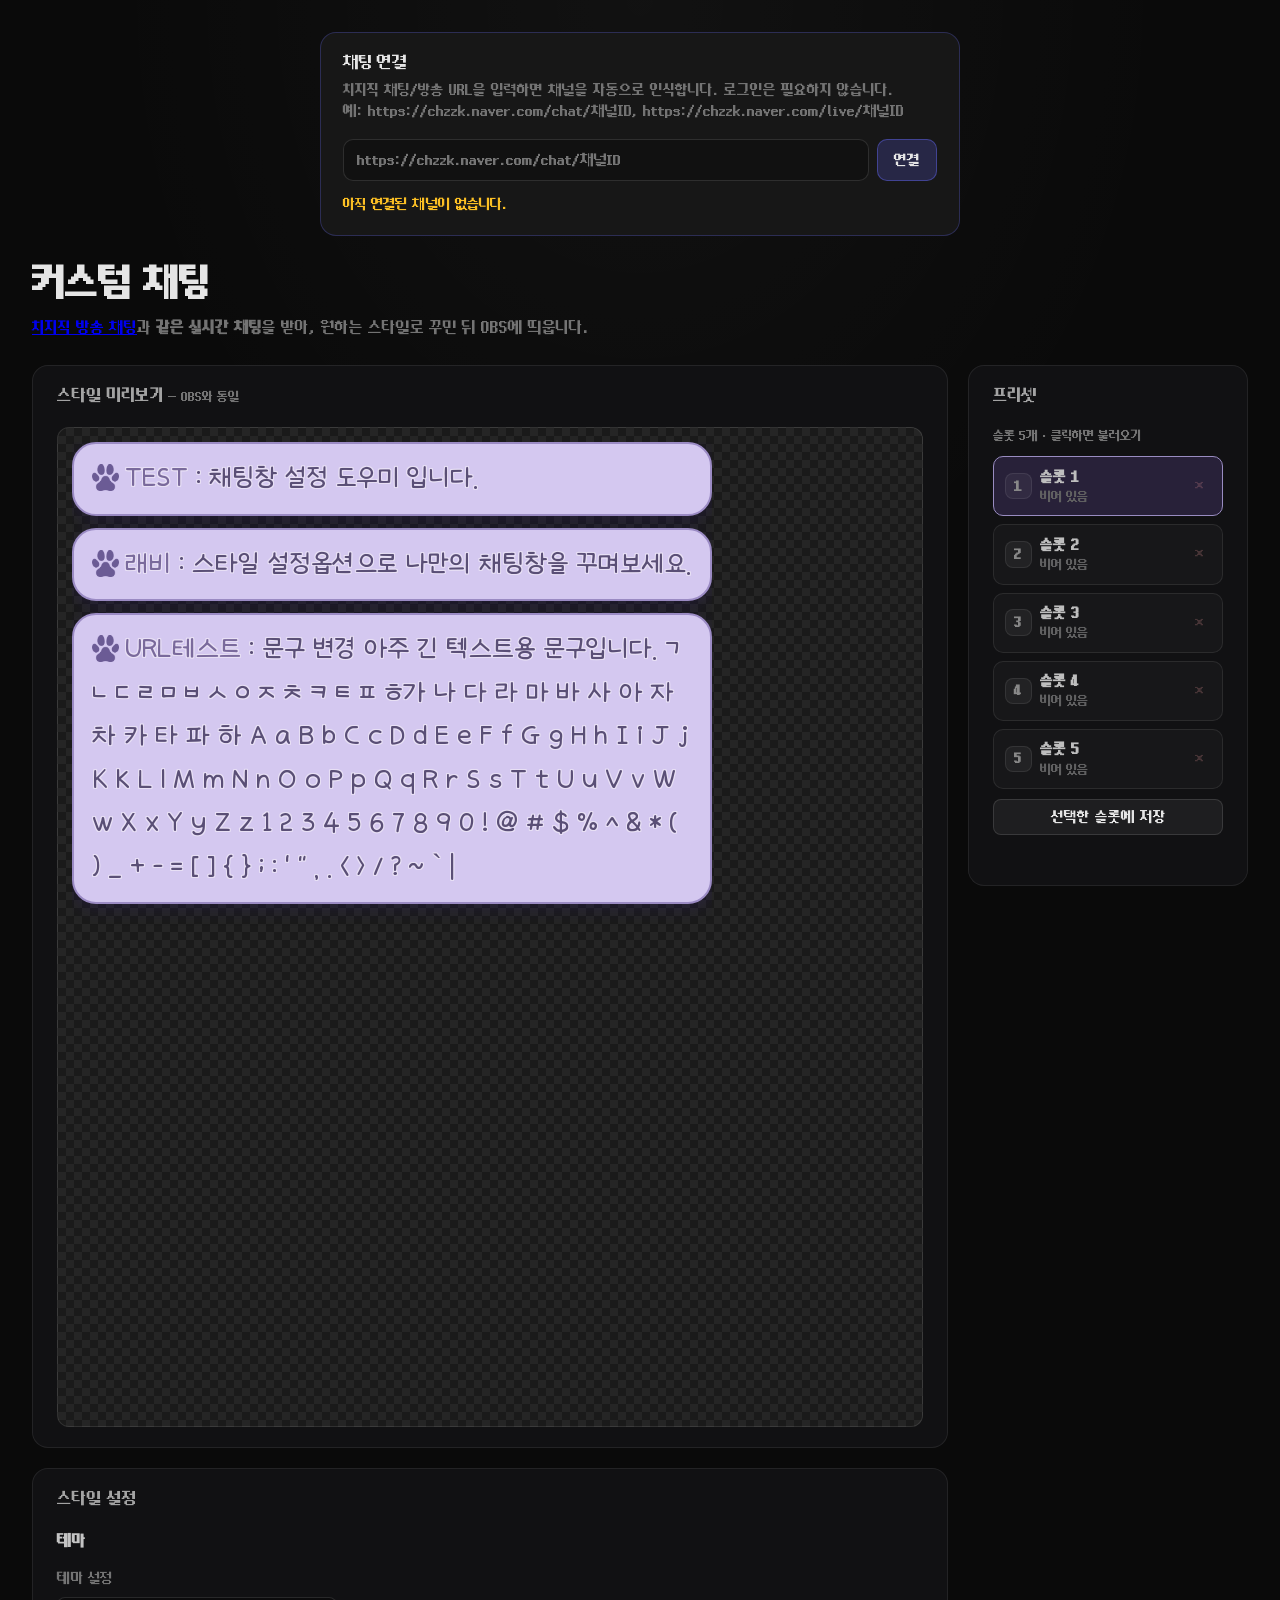
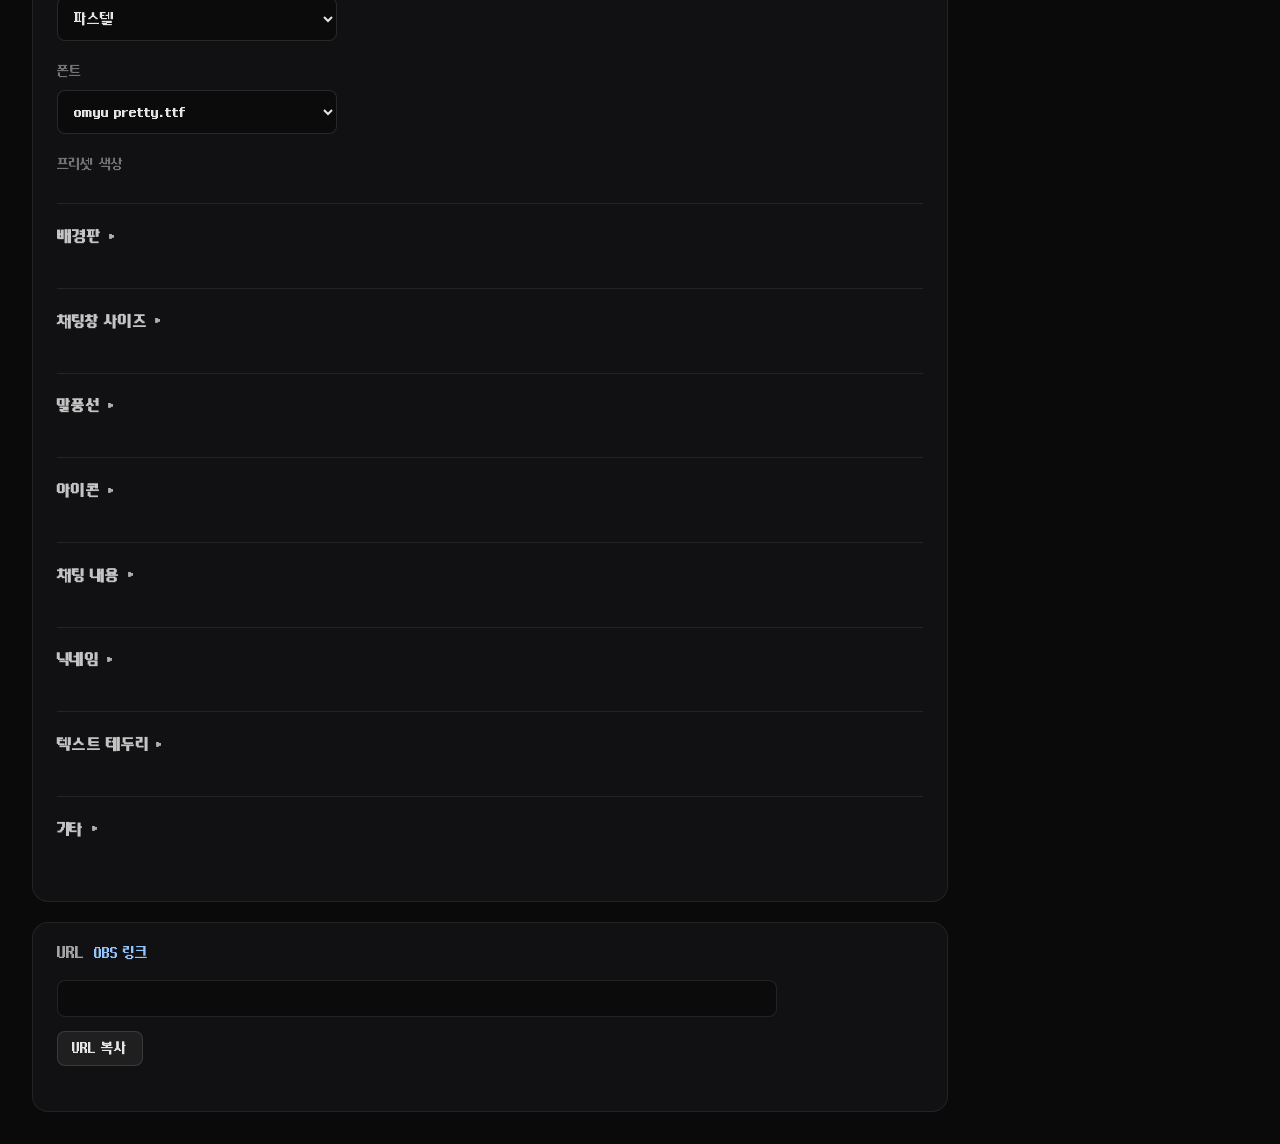
==== commit 8df7b6cc: "Add files via upload" ====
--- a/index.html
+++ b/index.html
@@ -1002,7 +1002,7 @@
   </style>
   <link rel="stylesheet" href="css/bangsong-dialog.css?v=1">
   <script src="js/bangsong-dialog.js?v=1"></script>
-  <link rel="stylesheet" href="css/channel-settings.css?v=1">
+  <link rel="stylesheet" href="css/channel-settings.css?v=2">
 </head>
 <body>
   <div class="layout">
--- a/css/chat-bubble.css
+++ b/css/chat-bubble.css
@@ -0,0 +1,2338 @@
+/* 말풍선: CSS 박스 + 발바닥 아이콘 (사용자 제공 paw-icon.png) */
+:root {
+  --custom-chat-paw-color: #6b5b95;
+  --chat-board-messages-min-height: 0px;
+  --custom-chat-panel-width: 640px;
+  --custom-chat-max-width: 640px;
+}
+
+.chat-item-shell,
+.preview-chat-shell {
+  width: auto;
+  max-width: var(--custom-chat-max-width, 640px);
+  box-sizing: border-box;
+  overflow: visible;
+}
+
+/* 채팅 ON — 말풍선 좌·우 번갈아 */
+body.chat-alternate .chat-messages-stack,
+.preview-wrap.preview-chat-alternate .chat-messages-stack {
+  width: 100%;
+  align-items: stretch;
+}
+
+body.chat-alternate .chat-item-shell,
+.preview-wrap.preview-chat-alternate .chat-item-shell {
+  width: auto;
+  max-width: min(88%, var(--custom-chat-max-width, 640px));
+}
+
+body.chat-alternate .chat-item-shell.chat-side-left,
+.preview-wrap.preview-chat-alternate .chat-item-shell.chat-side-left {
+  align-self: flex-start;
+}
+
+body.chat-alternate .chat-item-shell.chat-side-right,
+.preview-wrap.preview-chat-alternate .chat-item-shell.chat-side-right {
+  align-self: flex-end;
+}
+
+body.chat-alternate .chat-item,
+body.chat-alternate.game-mode .chat-item,
+.preview-wrap.preview-chat-alternate .chat-item,
+.preview-wrap.preview-chat-alternate .preview-chat-item {
+  width: auto;
+  max-width: 100%;
+}
+
+#chat_container:not(.chat-board-on) > .chat-messages-stack,
+.preview-wrap:not(.preview-chat-board-on) .preview-static > .chat-messages-stack {
+  display: flex;
+  flex-direction: column;
+  gap: 12px;
+}
+
+body.chat-board-on .chat-item-shell,
+.preview-wrap.preview-chat-board-on .chat-item-shell,
+.preview-wrap.preview-chat-board-on .preview-chat-shell {
+  padding: 0 !important;
+  background: none !important;
+  border: none !important;
+  box-shadow: none !important;
+  outline: none !important;
+}
+
+#chat_container.chat-board-on,
+.preview-wrap.preview-chat-board-on .preview-static {
+  display: flex;
+  flex-direction: column;
+  gap: 12px;
+  width: min(100%, var(--custom-chat-panel-width, var(--custom-chat-max-width, 640px)));
+  min-width: min(100%, var(--custom-chat-panel-width, var(--custom-chat-max-width, 640px)));
+  max-width: var(--custom-chat-panel-width, var(--custom-chat-max-width, 640px));
+  /* 배경판 높이 고정 — 채팅이 늘어도 판이 길어지지 않음 */
+  height: var(--custom-chat-panel-height, 1000px);
+  min-height: var(--custom-chat-panel-height, 1000px);
+  max-height: var(--custom-chat-panel-height, 1000px);
+  box-sizing: border-box;
+  position: relative;
+  overflow: hidden !important;
+  flex-shrink: 0;
+}
+
+#chat_container.chat-board-on > .chat-messages-stack,
+.preview-wrap.preview-chat-board-on .preview-static > .chat-messages-stack,
+.preview-wrap.preview-chat-board-on .preview-static > .preview-messages-stack {
+  display: flex;
+  flex-direction: column;
+  gap: 12px;
+  flex: 1 1 auto;
+  min-height: 0 !important;
+  max-height: 100%;
+  height: auto;
+  overflow: hidden !important;
+  justify-content: flex-end;
+  box-sizing: border-box;
+  border-radius: 16px;
+}
+
+#chat_container.chat-board-on > .chat-item-shell,
+#chat_container.chat-board-on > .chat-messages-stack > .chat-item-shell,
+.preview-wrap.preview-chat-board-on .preview-static > .chat-messages-stack > .chat-item-shell,
+.preview-wrap.preview-chat-board-on .preview-static > .preview-chat-shell,
+.preview-wrap.preview-chat-board-on .preview-static > .preview-messages-stack > .preview-chat-shell {
+  position: relative;
+  z-index: 1;
+}
+
+body.game-mode #chat_container.chat-board-on,
+.preview-wrap.preview-game-mode.preview-chat-board-on .preview-static {
+  padding: 0 !important;
+  background: transparent !important;
+  border: none !important;
+  box-shadow: none !important;
+}
+
+body.game-mode #chat_container.chat-board-on::before,
+body.game-mode #chat_container.chat-board-on::after,
+.preview-wrap.preview-game-mode.preview-chat-board-on .preview-static::before,
+.preview-wrap.preview-game-mode.preview-chat-board-on .preview-static::after {
+  display: none !important;
+}
+
+/* ── 배경판: 파스텔 (보라 채팅판 + CHATTING) ── */
+body.bubble-theme-pastel #chat_container.chat-board-on,
+.preview-wrap.preview-chat-board-on.bubble-theme-pastel .preview-static,
+.event-card-shell.bubble-theme-pastel.chat-board-on {
+  padding: 18px 20px 20px;
+  background:
+    radial-gradient(circle at 12% 8%, rgba(255, 200, 230, 0.35) 0%, transparent 28%),
+    radial-gradient(circle at 88% 12%, rgba(200, 180, 255, 0.3) 0%, transparent 24%),
+    linear-gradient(165deg, #9b7ec0 0%, #7a6498 45%, #6a5588 100%);
+  border: 3px solid var(--custom-chat-outer-border, #d8c8f0);
+  border-radius: 28px;
+  box-shadow:
+    0 10px 28px rgba(45, 28, 95, 0.42),
+    inset 0 1px 0 rgba(255, 255, 255, 0.28);
+}
+
+body.bubble-theme-pastel #chat_container.chat-board-on::before,
+.preview-wrap.preview-chat-board-on.bubble-theme-pastel .preview-static::before {
+  content: none;
+  display: none;
+}
+
+body.bubble-theme-pastel #chat_container.chat-board-on > .chat-messages-stack,
+.preview-wrap.preview-chat-board-on.bubble-theme-pastel .preview-static > .chat-messages-stack,
+.preview-wrap.preview-chat-board-on.bubble-theme-pastel .preview-static > .preview-messages-stack,
+.event-card-shell.bubble-theme-pastel.chat-board-on > .chat-messages-stack {
+  background: rgba(196, 178, 228, 0.82);
+  border: 1px solid rgba(230, 218, 248, 0.45);
+  border-radius: 20px;
+  padding: 12px 14px;
+  box-shadow: inset 0 1px 0 rgba(255, 255, 255, 0.22);
+}
+
+/* 배경판 제목 (테마별·사용자 지정) */
+.chat-board-title {
+  display: none;
+  position: relative;
+  z-index: 2;
+  text-align: center;
+  font-weight: 700;
+  font-size: var(--custom-chat-board-title-font-size, 22px);
+  pointer-events: none;
+  flex: none;
+  width: 100%;
+  box-sizing: border-box;
+  min-height: 1em;
+  line-height: 1.25;
+  overflow: visible;
+  -webkit-text-stroke: 0 transparent !important;
+  paint-order: normal;
+}
+
+#chat_container.chat-board-on > .chat-board-title--show,
+.preview-wrap.preview-chat-board-on .preview-static > .chat-board-title--show {
+  display: block;
+  flex-shrink: 0;
+}
+
+body.bubble-theme-pastel .chat-board-title,
+.preview-wrap.bubble-theme-pastel .chat-board-title {
+  letter-spacing: 0.22em;
+  color: var(--custom-chat-board-title-color, #f8f0ff);
+  text-shadow: 0 1px 3px rgba(35, 22, 70, 0.45);
+  margin-bottom: 10px;
+}
+
+/* ── 배경판: 심플 (회색 · 흰 텍스트 · 기본 방송 채팅) ── */
+body.bubble-theme-simple #chat_container.chat-board-on,
+.preview-wrap.preview-chat-board-on.bubble-theme-simple .preview-static {
+  padding: 10px 12px 12px;
+  background-color: rgba(64, 64, 64, 0.88);
+  border: 1px solid rgba(110, 110, 110, 0.5);
+  border-radius: 6px;
+  box-shadow: none;
+}
+
+body.bubble-theme-simple #chat_container.chat-board-on::before,
+body.bubble-theme-simple #chat_container.chat-board-on::after,
+.preview-wrap.preview-chat-board-on.bubble-theme-simple .preview-static::before,
+.preview-wrap.preview-chat-board-on.bubble-theme-simple .preview-static::after {
+  display: none;
+}
+
+body.bubble-theme-simple #chat_container.chat-board-on > .chat-messages-stack,
+.preview-wrap.preview-chat-board-on.bubble-theme-simple .preview-static > .chat-messages-stack,
+.preview-wrap.preview-chat-board-on.bubble-theme-simple .preview-static > .preview-messages-stack {
+  background: transparent;
+  border: none;
+  border-radius: 0;
+  padding: 0;
+  box-shadow: none;
+}
+
+body.bubble-theme-simple:not(.chat-board-on) .chat-messages-stack,
+.preview-wrap.bubble-theme-simple:not(.preview-chat-board-on) .chat-messages-stack {
+  background: rgba(64, 64, 64, 0.88);
+  border: 1px solid rgba(110, 110, 110, 0.45);
+  border-radius: 6px;
+  padding: 8px 10px;
+  box-shadow: none;
+}
+
+body.bubble-theme-simple .chat-board-title,
+.preview-wrap.bubble-theme-simple .chat-board-title {
+  letter-spacing: 0.1em;
+  font-weight: 600;
+  color: var(--custom-chat-board-title-color, #ffffff);
+  text-shadow: none;
+  margin-bottom: 8px;
+}
+
+body.bubble-theme-simple .chat-item-shell,
+.preview-wrap.bubble-theme-simple .preview-chat-shell {
+  padding: 0 !important;
+  background: transparent !important;
+  border: none !important;
+  box-shadow: none !important;
+}
+
+body.bubble-theme-simple .chat-item-shell::before,
+body.bubble-theme-simple .chat-item-shell::after,
+.preview-wrap.bubble-theme-simple .preview-chat-shell::before,
+.preview-wrap.bubble-theme-simple .preview-chat-shell::after {
+  display: none !important;
+}
+
+body.bubble-theme-simple .chat-item,
+.preview-wrap.bubble-theme-simple .preview-chat-item {
+  background-color: var(--custom-chat-box-bg, rgba(64, 64, 64, 0.35)) !important;
+  background-image: none !important;
+  border: 1px solid var(--custom-chat-box-border, rgba(90, 90, 90, 0.45)) !important;
+  border-radius: var(--custom-chat-radius, 4px) !important;
+  box-shadow: none !important;
+  padding: 7px 10px 8px !important;
+  margin-bottom: 6px;
+}
+
+body.bubble-theme-simple .chat-item::after,
+.preview-wrap.bubble-theme-simple .preview-chat-item::after {
+  display: none !important;
+}
+
+body.bubble-theme-simple .chat-nickname,
+.preview-wrap.bubble-theme-simple .preview-nick {
+  color: var(--custom-chat-nick-color, #dddddd);
+  font-weight: 600;
+  text-shadow: none;
+}
+
+body.bubble-theme-simple .chat-message-text,
+.preview-wrap.bubble-theme-simple .preview-msg {
+  color: var(--custom-chat-text-color, #ffffff);
+  text-shadow: none;
+}
+
+body.no-box-border.bubble-theme-simple .chat-item,
+.preview-wrap.preview-no-box-border.bubble-theme-simple .preview-chat-item {
+  border-color: transparent !important;
+  background-color: transparent !important;
+  padding-left: 0 !important;
+  padding-right: 0 !important;
+}
+
+body.chat-board-on.bubble-theme-simple .chat-item,
+.preview-wrap.preview-chat-board-on.bubble-theme-simple .preview-chat-item {
+  background-color: var(--custom-chat-box-bg, rgba(64, 64, 64, 0.35)) !important;
+}
+
+/* ── 배경판: 네온 (다크 + 시안·마젠타 글로우) ── */
+body.bubble-theme-neon #chat_container.chat-board-on,
+.preview-wrap.preview-chat-board-on.bubble-theme-neon .preview-static,
+.event-card-shell.bubble-theme-neon.chat-board-on {
+  padding: 16px 18px 18px;
+  background:
+    linear-gradient(135deg, rgba(8, 4, 28, 0.96) 0%, rgba(32, 18, 72, 0.94) 50%, rgba(12, 8, 36, 0.96) 100%);
+  border: 2px solid var(--custom-chat-outer-border, #00f5ff);
+  border-radius: 18px;
+  box-shadow:
+    0 0 14px rgba(0, 245, 255, 0.45),
+    0 0 28px rgba(255, 0, 170, 0.22),
+    inset 0 0 24px rgba(0, 245, 255, 0.07);
+}
+
+body.bubble-theme-neon #chat_container.chat-board-on::before,
+.preview-wrap.preview-chat-board-on.bubble-theme-neon .preview-static::before {
+  content: none;
+  display: none;
+}
+
+body.bubble-theme-neon #chat_container.chat-board-on > .chat-messages-stack,
+.preview-wrap.preview-chat-board-on.bubble-theme-neon .preview-static > .chat-messages-stack,
+.preview-wrap.preview-chat-board-on.bubble-theme-neon .preview-static > .preview-messages-stack,
+.event-card-shell.bubble-theme-neon.chat-board-on > .chat-messages-stack {
+  background:
+    linear-gradient(180deg, rgba(168, 138, 228, 0.72) 0%, rgba(122, 96, 188, 0.78) 100%);
+  border: 1px solid rgba(210, 190, 255, 0.32);
+  border-radius: 16px;
+  padding: 10px 12px;
+  box-shadow: inset 0 1px 0 rgba(255, 255, 255, 0.12);
+}
+
+body.bubble-theme-neon .chat-board-title,
+.preview-wrap.bubble-theme-neon .chat-board-title {
+  letter-spacing: 0.28em;
+  color: var(--custom-chat-board-title-color, #00ffcc);
+  text-shadow: 0 0 8px rgba(0, 255, 204, 0.8), 0 0 16px rgba(255, 0, 170, 0.35);
+  margin-bottom: 12px;
+}
+
+/* ── 배경판: 해킹 (HUD · 챔퍼 말풍선) ── */
+:root {
+  --hacking-grid: linear-gradient(rgba(0, 229, 204, 0.07) 1px, transparent 1px), linear-gradient(90deg, rgba(0, 229, 204, 0.07) 1px, transparent 1px);
+  --hacking-tilt-left: rotateY(-9deg);
+  --hacking-tilt-right: rotateY(9deg);
+  --hacking-accent-magenta: #e040fb;
+}
+
+@keyframes hackingFadeIn {
+  from { opacity: 0; transform: translateY(4px); }
+  to { opacity: 1; transform: translateY(0); }
+}
+
+body.bubble-theme-hacking,
+.preview-wrap.bubble-theme-hacking {
+  --hacking-clip: polygon(
+    4px 10px,
+    10px 10px,
+    10px 5px,
+    15px 2px,
+    calc(100% - 15px) 2px,
+    calc(100% - 4px) 10px,
+    calc(100% - 4px) calc(100% - 8px),
+    calc(100% - 10px) calc(100% - 3px),
+    10px calc(100% - 3px),
+    10px calc(100% - 8px),
+    4px calc(100% - 8px)
+  );
+  --chat-paw-size: 21px;
+  --chat-paw-gap: 4px;
+  --custom-chat-anim: hackingFadeIn 0.32s ease-out forwards;
+}
+
+body.bubble-theme-hacking.hacking-tilt-left,
+.preview-wrap.bubble-theme-hacking.hacking-tilt-left {
+  perspective: 1100px;
+  perspective-origin: left center;
+}
+
+body.bubble-theme-hacking.hacking-tilt-right,
+.preview-wrap.bubble-theme-hacking.hacking-tilt-right {
+  perspective: 1100px;
+  perspective-origin: right center;
+}
+
+body.bubble-theme-hacking #chat_container,
+body.bubble-theme-hacking #chat_container.chat-board-on,
+.preview-wrap.bubble-theme-hacking .preview-static {
+  transform-style: preserve-3d;
+}
+
+body.bubble-theme-hacking #chat_container.chat-board-on,
+.preview-wrap.preview-chat-board-on.bubble-theme-hacking .preview-static {
+  position: relative;
+  width: fit-content;
+  max-width: min(100%, calc(var(--custom-chat-panel-width, var(--custom-chat-max-width, 640px)) * 0.82));
+  min-width: min(260px, 100%);
+  padding: 8px 18px 8px 14px;
+  gap: 8px;
+  background-color: #040810;
+  background-image: var(--hacking-grid);
+  background-size: 18px 18px;
+  border: 1px solid var(--custom-chat-outer-border, #00e5cc);
+  border-radius: 0;
+  box-shadow:
+    0 0 10px rgba(0, 229, 204, 0.28),
+    inset 0 0 36px rgba(0, 80, 90, 0.12);
+  overflow: hidden;
+  box-sizing: border-box;
+}
+
+.preview-wrap.preview-chat-board-on.bubble-theme-hacking .preview-static {
+  overflow: visible;
+}
+
+body.bubble-theme-hacking #chat_container.chat-board-on::before,
+.preview-wrap.preview-chat-board-on.bubble-theme-hacking .preview-static::before {
+  content: "";
+  position: absolute;
+  inset: 0;
+  z-index: 0;
+  pointer-events: none;
+  background: repeating-linear-gradient(
+    0deg,
+    transparent,
+    transparent 2px,
+    rgba(0, 229, 204, 0.028) 2px,
+    rgba(0, 229, 204, 0.028) 4px
+  );
+}
+
+body.bubble-theme-hacking #chat_container.chat-board-on > .chat-messages-stack,
+.preview-wrap.preview-chat-board-on.bubble-theme-hacking .preview-static > .chat-messages-stack,
+.preview-wrap.preview-chat-board-on.bubble-theme-hacking .preview-static > .preview-messages-stack,
+body.bubble-theme-hacking:not(.chat-board-on) .chat-messages-stack,
+.preview-wrap.bubble-theme-hacking:not(.preview-chat-board-on) .chat-messages-stack {
+  position: relative;
+  z-index: 1;
+  width: 100%;
+  max-width: 100%;
+  min-width: 0;
+  box-sizing: border-box;
+  background: rgba(4, 18, 24, 0.78);
+  border: 1px solid var(--custom-chat-mid-border, rgba(0, 229, 204, 0.35));
+  border-radius: 0 !important;
+  padding: 6px 10px 6px 10px;
+  gap: 8px;
+  box-shadow: inset 0 0 18px rgba(0, 40, 50, 0.32);
+  overflow: hidden;
+}
+
+body.bubble-theme-hacking #chat_container.chat-board-on > .chat-messages-stack,
+.preview-wrap.preview-chat-board-on.bubble-theme-hacking .preview-static > .chat-messages-stack,
+.preview-wrap.preview-chat-board-on.bubble-theme-hacking .preview-static > .preview-messages-stack {
+  transform: none;
+  min-height: 120px;
+}
+
+/* 배경판 ON — 패널 전체 원근 기울임 (옵션: 좌/우만) */
+body.bubble-theme-hacking.hacking-tilt-left #chat_container.chat-board-on,
+.preview-wrap.preview-chat-board-on.bubble-theme-hacking.hacking-tilt-left .preview-static {
+  transform: var(--hacking-tilt-left);
+  transform-origin: left center;
+  margin-left: 10px;
+}
+
+body.bubble-theme-hacking.hacking-tilt-right #chat_container.chat-board-on,
+.preview-wrap.preview-chat-board-on.bubble-theme-hacking.hacking-tilt-right .preview-static {
+  transform: var(--hacking-tilt-right);
+  transform-origin: right center;
+}
+
+body.bubble-theme-hacking.hacking-tilt-off #chat_container.chat-board-on,
+.preview-wrap.preview-chat-board-on.bubble-theme-hacking.hacking-tilt-off .preview-static,
+body.bubble-theme-hacking:not(.hacking-tilt-left):not(.hacking-tilt-right) #chat_container.chat-board-on,
+.preview-wrap.preview-chat-board-on.bubble-theme-hacking:not(.hacking-tilt-left):not(.hacking-tilt-right) .preview-static {
+  transform: none;
+}
+
+/* 배경판 OFF — 메시지 영역만 기울임 (옵션) */
+body.bubble-theme-hacking.hacking-tilt-left:not(.chat-board-on) .chat-messages-stack,
+.preview-wrap.bubble-theme-hacking.hacking-tilt-left:not(.preview-chat-board-on) .chat-messages-stack {
+  transform: var(--hacking-tilt-left);
+  transform-origin: left center;
+}
+
+body.bubble-theme-hacking.hacking-tilt-right:not(.chat-board-on) .chat-messages-stack,
+.preview-wrap.bubble-theme-hacking.hacking-tilt-right:not(.preview-chat-board-on) .chat-messages-stack {
+  transform: var(--hacking-tilt-right);
+  transform-origin: right center;
+}
+
+body.bubble-theme-hacking.hacking-tilt-off:not(.chat-board-on) .chat-messages-stack,
+.preview-wrap.bubble-theme-hacking.hacking-tilt-off:not(.preview-chat-board-on) .chat-messages-stack,
+body.bubble-theme-hacking:not(.hacking-tilt-left):not(.hacking-tilt-right):not(.chat-board-on) .chat-messages-stack,
+.preview-wrap.bubble-theme-hacking:not(.hacking-tilt-left):not(.hacking-tilt-right):not(.preview-chat-board-on) .chat-messages-stack {
+  transform: none;
+  box-shadow: inset 0 0 24px rgba(0, 40, 50, 0.35);
+}
+
+.preview-wrap.bubble-theme-hacking.hacking-tilt-left,
+.preview-wrap.bubble-theme-hacking.hacking-tilt-right {
+  overflow: hidden !important;
+  box-sizing: border-box;
+}
+
+body.bubble-theme-hacking #chat_container.chat-board-on > .chat-messages-stack > .chat-item-shell,
+.preview-wrap.bubble-theme-hacking .chat-item-shell,
+.preview-wrap.bubble-theme-hacking .preview-chat-shell {
+  position: relative;
+  width: 100%;
+  max-width: 100%;
+  min-width: 0;
+  box-sizing: border-box;
+}
+
+body.bubble-theme-hacking .chat-item-shell::before,
+.preview-wrap.bubble-theme-hacking .preview-chat-shell::before {
+  content: "";
+  position: absolute;
+  top: 0;
+  right: 0;
+  width: 28px;
+  height: 2px;
+  background: var(--hacking-accent-magenta, #e040fb);
+  box-shadow: 0 0 8px rgba(224, 64, 251, 0.75);
+  transform: translate(8px, 4px) rotate(-45deg);
+  transform-origin: top right;
+  pointer-events: none;
+  z-index: 3;
+  float: none;
+  margin: 0;
+  mask-image: none;
+  -webkit-mask-image: none;
+}
+
+body.bubble-theme-hacking .chat-board-title,
+.preview-wrap.bubble-theme-hacking .chat-board-title {
+  position: relative;
+  z-index: 2;
+  font-weight: 400;
+  letter-spacing: 0.24em;
+  text-transform: uppercase;
+  color: var(--custom-chat-board-title-color, #00ffcc);
+  text-shadow: 0 0 6px rgba(0, 255, 204, 0.65);
+  margin-bottom: 5px;
+}
+
+body.bubble-theme-hacking .chat-nickname,
+.preview-wrap.bubble-theme-hacking .preview-nick {
+  font-size: 0.72em;
+  letter-spacing: 0.14em;
+  text-transform: uppercase;
+  color: var(--custom-chat-nick-color, #00ffcc);
+  text-shadow: 0 0 6px rgba(0, 255, 204, 0.55);
+}
+
+body.bubble-theme-hacking .chat-item,
+.preview-wrap.bubble-theme-hacking .preview-chat-item {
+  position: relative;
+  width: 100%;
+  max-width: 100%;
+  min-width: 0;
+  box-sizing: border-box;
+  clip-path: var(--hacking-clip);
+  -webkit-clip-path: var(--hacking-clip);
+  border-radius: 0 !important;
+  border: 1px solid var(--custom-chat-box-border, #00e5cc) !important;
+  background-color: var(--custom-chat-box-bg, rgba(8, 52, 60, 0.82)) !important;
+  background-image: none !important;
+  box-shadow: var(--custom-chat-box-shadow, 0 0 6px rgba(0, 229, 204, 0.38), inset 0 0 12px rgba(0, 180, 160, 0.08)) !important;
+  padding: 7px 12px 7px 12px !important;
+  margin-bottom: 6px;
+  overflow: visible;
+}
+
+body.bubble-theme-hacking .chat-item-shell:nth-child(even) .chat-item,
+.preview-wrap.bubble-theme-hacking .chat-item-shell:nth-child(even) .preview-chat-item {
+  background-color: rgba(12, 38, 72, 0.82) !important;
+  border-color: rgba(64, 196, 255, 0.88) !important;
+}
+
+body.bubble-theme-hacking .chat-item::after,
+.preview-wrap.bubble-theme-hacking .preview-chat-item::after {
+  content: "";
+  position: absolute;
+  bottom: 0;
+  left: 0;
+  width: 20px;
+  height: 2px;
+  background: var(--hacking-accent-magenta, #e040fb);
+  box-shadow: 0 0 6px rgba(224, 64, 251, 0.55);
+  pointer-events: none;
+  z-index: 3;
+  border: none;
+  inset: auto;
+  display: block;
+  top: auto;
+  right: auto;
+}
+
+body.bubble-theme-hacking .chat-item--nick-above::after,
+.preview-wrap.bubble-theme-hacking .preview-chat-item.chat-item--nick-above::after {
+  bottom: 0;
+  top: auto;
+}
+
+body.bubble-theme-hacking.game-mode .chat-messages-stack,
+.preview-wrap.bubble-theme-hacking.preview-game-mode .chat-messages-stack {
+  transform: none !important;
+  box-shadow: inset 0 0 24px rgba(0, 40, 50, 0.35) !important;
+}
+
+body.bubble-theme-hacking.game-mode #chat_container.chat-board-on,
+.preview-wrap.bubble-theme-hacking.preview-game-mode.preview-chat-board-on .preview-static {
+  transform: none !important;
+}
+
+body.bubble-theme-hacking.game-mode .chat-messages-stack::after,
+.preview-wrap.bubble-theme-hacking.preview-game-mode .chat-messages-stack::after,
+body.bubble-theme-hacking.game-mode #chat_container.chat-board-on::after,
+.preview-wrap.bubble-theme-hacking.preview-game-mode.preview-chat-board-on .preview-static::after {
+  display: none;
+}
+
+body.bubble-theme-hacking .chat-item,
+.preview-wrap.bubble-theme-hacking .preview-chat-item {
+  --chat-paw-align-y: 1px;
+}
+
+body.bubble-theme-hacking.game-mode .chat-item-shell::before,
+.preview-wrap.bubble-theme-hacking.preview-game-mode .chat-item-shell::before,
+.preview-wrap.bubble-theme-hacking.preview-game-mode .preview-chat-shell::before,
+body.bubble-theme-hacking.game-mode .chat-item::after,
+.preview-wrap.bubble-theme-hacking.preview-game-mode .preview-chat-item::after,
+body.no-box-border.bubble-theme-hacking .chat-item::after,
+.preview-wrap.preview-no-box-border.bubble-theme-hacking .preview-chat-item::after {
+  display: none;
+}
+
+/* ── 배경판: 동양풍 (한지 + 꼭지리 모서리) ── */
+body.bubble-theme-oriental #chat_container.chat-board-on,
+.preview-wrap.preview-chat-board-on.bubble-theme-oriental .preview-static,
+.event-card-shell.bubble-theme-oriental.chat-board-on {
+  padding: 30px 28px 24px;
+  background-color: #faf6ee;
+  border: none;
+  border-radius: 0;
+  box-shadow: 0 4px 18px rgba(100, 20, 10, 0.28);
+  overflow: visible;
+}
+
+body.bubble-theme-oriental #chat_container.chat-board-on::before,
+.preview-wrap.preview-chat-board-on.bubble-theme-oriental .preview-static::before {
+  content: none;
+  display: none;
+}
+
+body.bubble-theme-oriental #chat_container.chat-board-on > .chat-messages-stack,
+.preview-wrap.preview-chat-board-on.bubble-theme-oriental .preview-static > .chat-messages-stack,
+.preview-wrap.preview-chat-board-on.bubble-theme-oriental .preview-static > .preview-messages-stack,
+.event-card-shell.bubble-theme-oriental.chat-board-on > .chat-messages-stack {
+  background: rgba(255, 252, 245, 0.92);
+  border: 1px solid rgba(198, 40, 40, 0.18);
+  border-radius: 4px;
+  padding: 10px 12px;
+}
+
+body.bubble-theme-oriental .chat-board-title,
+.preview-wrap.bubble-theme-oriental .chat-board-title {
+  font-weight: 500;
+  letter-spacing: 0.35em;
+  color: var(--custom-chat-board-title-color, #8c2f1e);
+  margin-bottom: 14px;
+}
+
+body.bubble-theme-oriental,
+.preview-wrap.bubble-theme-oriental .preview-static {
+  font-weight: 300;
+}
+
+body.bubble-theme-oriental .chat-nickname,
+.preview-wrap.bubble-theme-oriental .preview-nick {
+  font-weight: 500;
+}
+
+body.bubble-theme-oriental #chat_container.chat-board-on::after,
+.preview-wrap.preview-chat-board-on.bubble-theme-oriental .preview-static::after,
+.event-card-shell.bubble-theme-oriental.chat-board-on::after {
+  content: "";
+  position: absolute;
+  inset: 0;
+  z-index: 0;
+  pointer-events: none;
+  border: 2px solid var(--oriental-red, #c62828);
+  box-shadow: inset 0 0 0 1px var(--oriental-red, #c62828);
+  background-image:
+    var(--oriental-frame-corner-tl, var(--oriental-corner-tl)),
+    var(--oriental-frame-corner-tr, var(--oriental-corner-tr)),
+    var(--oriental-frame-corner-bl, var(--oriental-corner-bl)),
+    var(--oriental-frame-corner-br, var(--oriental-corner-br));
+  background-position: left top, right top, left bottom, right bottom;
+  background-size: 56px 56px;
+  background-repeat: no-repeat;
+}
+
+/* ── 배경판: 마법소녀 (CSS 그라데이션 · 리본 · 스파클) ── */
+body.bubble-theme-magical #chat_container.chat-board-on,
+.preview-wrap.preview-chat-board-on.bubble-theme-magical .preview-static,
+.event-card-shell.bubble-theme-magical.chat-board-on {
+  position: relative;
+  padding: 40px 24px 24px;
+  margin-top: 8px;
+  background-color: var(--magical-shell-bg-color, #c73d9a);
+  background-image:
+    var(--magical-sparkle-dust),
+    radial-gradient(circle at 8% 14%, rgba(255, 255, 255, 0.7) 0%, transparent 20%),
+    radial-gradient(circle at 92% 10%, rgba(var(--magical-accent-rgb, 255, 77, 166), 0.35) 0%, transparent 22%),
+    radial-gradient(circle at 18% 88%, rgba(var(--magical-gold-rgb, 255, 215, 0), 0.28) 0%, transparent 18%),
+    radial-gradient(circle at 82% 78%, rgba(var(--magical-violet-rgb, 183, 125, 255), 0.35) 0%, transparent 22%),
+    radial-gradient(circle at 50% 115%, rgba(var(--magical-accent-rgb, 255, 77, 166), 0.4) 0%, transparent 45%),
+    var(--magical-shell-gradient, linear-gradient(155deg, #ffc0eb 0%, #f06abb 30%, #d84aa8 58%, #9b2d87 82%, #7a2280 100%));
+  background-size: 96px 96px, auto, auto, auto, auto, auto, auto;
+  background-repeat: repeat, no-repeat, no-repeat, no-repeat, no-repeat, no-repeat, no-repeat;
+  background-position: left top, left top, right top, left bottom, right bottom, center bottom, center center;
+  border: 2px solid var(--magical-shell-border-color, var(--custom-chat-outer-border, var(--magical-soft, #ffe8f8)));
+  border-radius: 34px;
+  box-shadow: var(--magical-shell-shadow,
+    0 0 0 1px rgba(255, 215, 0, 0.28),
+    0 10px 28px rgba(120, 20, 90, 0.32),
+    0 0 24px rgba(var(--magical-accent-rgb, 255, 120, 210), 0.28),
+    inset 0 1px 0 rgba(255, 255, 255, 0.45));
+  overflow: visible;
+}
+
+body.bubble-theme-magical #chat_container.chat-board-on::before,
+.preview-wrap.preview-chat-board-on.bubble-theme-magical .preview-static::before,
+.event-card-shell.bubble-theme-magical.chat-board-on::before {
+  content: "";
+  display: block;
+  position: absolute;
+  inset: 14px;
+  z-index: 0;
+  pointer-events: none;
+  border-radius: 28px;
+  border: 1px dashed var(--magical-shell-dash-border, rgba(255, 235, 250, 0.52));
+  box-shadow: var(--magical-shell-inner-shadow,
+    inset 0 0 24px rgba(255, 150, 220, 0.16),
+    inset 0 0 0 1px rgba(255, 215, 0, 0.16));
+}
+
+body.bubble-theme-magical #chat_container.chat-board-on::after,
+.preview-wrap.preview-chat-board-on.bubble-theme-magical .preview-static::after,
+.event-card-shell.bubble-theme-magical.chat-board-on::after {
+  content: "";
+  position: absolute;
+  top: -20px;
+  left: 50%;
+  transform: translateX(-50%);
+  width: 104px;
+  height: 52px;
+  z-index: 3;
+  pointer-events: none;
+  background-image: var(--magical-bow-wings);
+  background-repeat: no-repeat;
+  background-position: center;
+  background-size: contain;
+  filter: drop-shadow(0 2px 8px var(--magical-bow-shadow, rgba(255, 100, 200, 0.45)));
+}
+
+body.bubble-theme-magical .chat-board-title,
+.preview-wrap.bubble-theme-magical .chat-board-title {
+  letter-spacing: 0.18em;
+  color: var(--custom-chat-board-title-color, #fff);
+  text-shadow: var(--magical-title-shadow,
+    0 0 10px rgba(255, 150, 230, 1),
+    0 0 20px rgba(255, 220, 255, 0.85),
+    0 0 32px rgba(200, 120, 255, 0.55),
+    0 1px 2px rgba(90, 10, 60, 0.5));
+  margin-bottom: 14px;
+}
+
+body.bubble-theme-magical #chat_container.chat-board-on > .chat-messages-stack,
+.preview-wrap.preview-chat-board-on.bubble-theme-magical .preview-static > .chat-messages-stack,
+.preview-wrap.preview-chat-board-on.bubble-theme-magical .preview-static > .preview-messages-stack,
+.event-card-shell.bubble-theme-magical.chat-board-on > .chat-messages-stack {
+  position: relative;
+  z-index: 1;
+  background: rgba(255, 248, 252, 0.82);
+  border: 1px solid var(--magical-messages-stack-border, rgba(255, 200, 230, 0.45));
+  border-radius: 20px;
+  padding: 10px 12px;
+  box-shadow: inset 0 1px 0 rgba(255, 255, 255, 0.65);
+}
+
+/* ── 배경판: 동물 (아가일 · 고양이 귀 · 발바닥 · 리본) ── */
+:root {
+  --animal-argyle: url("data:image/svg+xml,%3Csvg xmlns='http://www.w3.org/2000/svg' width='56' height='56' viewBox='0 0 56 56'%3E%3Crect width='56' height='56' fill='%23ffe066'/%3E%3Cpath d='M0 28 L28 0 L56 28 L28 56 Z' fill='%23f0c038'/%3E%3Cpath d='M28 0 L56 28 L28 56 L0 28 Z' fill='%23fff0a3'/%3E%3Cpath d='M0 28 L28 0 L56 28 L28 56 Z' fill='none' stroke='%23ffffff' stroke-width='1.2' opacity='0.28'/%3E%3C/svg%3E");
+  --animal-paw-scatter: url("data:image/svg+xml,%3Csvg xmlns='http://www.w3.org/2000/svg' width='200' height='200' viewBox='0 0 200 200'%3E%3Cg fill='%23ffffff' opacity='0.22'%3E%3Cellipse cx='72' cy='118' rx='20' ry='15'/%3E%3Ccircle cx='52' cy='92' r='8'/%3E%3Ccircle cx='72' cy='82' r='8'/%3E%3Ccircle cx='92' cy='92' r='8'/%3E%3C/g%3E%3Cg transform='translate(118 36)' fill='%23ffffff' opacity='0.16'%3E%3Cellipse cx='0' cy='0' rx='16' ry='12'/%3E%3Ccircle cx='-14' cy='-20' r='6'/%3E%3Ccircle cx='0' cy='-28' r='6'/%3E%3Ccircle cx='14' cy='-20' r='6'/%3E%3C/g%3E%3C/svg%3E");
+  --animal-ear-clip: path("M 10 94 L 38 20 Q 52 8 66 20 L 94 94 Q 52 100 10 94 Z");
+}
+
+body.bubble-theme-animal #chat_container.chat-board-on,
+.preview-wrap.preview-chat-board-on.bubble-theme-animal .preview-static {
+  position: relative;
+  margin-top: 90px;
+  padding: 40px 20px 36px;
+  background-color: var(--custom-chat-outer-bg, #ffe066);
+  background-image: var(--animal-paw-scatter), var(--animal-argyle);
+  background-size: 200px 200px, 56px 56px;
+  background-position: center, 0 0;
+  border: 2.5px solid var(--custom-chat-outer-border, #e6b422);
+  border-radius: 28px;
+  box-shadow: 0 8px 24px rgba(140, 100, 10, 0.26);
+  /* 귀가 위로 튀어나오므로 일반 chat-board-on 의 overflow:hidden !important 를 덮음 */
+  overflow: visible !important;
+}
+
+body.bubble-theme-animal #chat_container.chat-board-on::before,
+body.bubble-theme-animal #chat_container.chat-board-on::after,
+.preview-wrap.preview-chat-board-on.bubble-theme-animal .preview-static::before,
+.preview-wrap.preview-chat-board-on.bubble-theme-animal .preview-static::after {
+  content: "";
+  position: absolute;
+  top: 0;
+  z-index: 3;
+  width: 104px;
+  height: 100px;
+  box-sizing: border-box;
+  background-color: var(--custom-chat-outer-bg, #ffe066);
+  background-image: var(--animal-paw-scatter), var(--animal-argyle);
+  background-size: 200px 200px, 56px 56px;
+  background-position: center, 0 0;
+  border: 2.5px solid var(--custom-chat-outer-border, #e6b422);
+  border-bottom: none;
+  clip-path: var(--animal-ear-clip);
+  -webkit-clip-path: var(--animal-ear-clip);
+  filter: drop-shadow(0 2px 3px rgba(140, 100, 10, 0.18));
+  transform-origin: 50% 100%;
+  pointer-events: none;
+  display: block !important;
+}
+
+body.bubble-theme-animal #chat_container.chat-board-on::before,
+.preview-wrap.preview-chat-board-on.bubble-theme-animal .preview-static::before {
+  left: 21%;
+  transform: translate(-50%, calc(-100% + 14px)) rotate(-14deg);
+}
+
+body.bubble-theme-animal #chat_container.chat-board-on::after,
+.preview-wrap.preview-chat-board-on.bubble-theme-animal .preview-static::after {
+  right: 21%;
+  left: auto;
+  transform: translate(50%, calc(-100% + 14px)) rotate(14deg);
+}
+
+body.bubble-theme-animal .chat-board-title,
+.preview-wrap.bubble-theme-animal .chat-board-title {
+  position: relative;
+  z-index: 2;
+  display: flex;
+  align-items: center;
+  gap: 10px;
+  font-weight: 700;
+  letter-spacing: 0.28em;
+  text-transform: uppercase;
+  color: var(--custom-chat-board-title-color, #7a5c12);
+  text-shadow: 0 1px 2px rgba(255, 255, 255, 0.55);
+  border-bottom: none;
+  padding-bottom: 8px;
+  margin-bottom: 10px;
+}
+
+body.bubble-theme-animal .chat-board-title::before,
+body.bubble-theme-animal .chat-board-title::after,
+.preview-wrap.bubble-theme-animal .chat-board-title::before,
+.preview-wrap.bubble-theme-animal .chat-board-title::after {
+  content: "";
+  flex: 1;
+  height: 2px;
+  background: rgba(122, 92, 18, 0.28);
+  border-radius: 1px;
+}
+
+body.bubble-theme-animal #chat_container.chat-board-on > .chat-messages-stack:not(.has-custom-mid-fill):not(.mid-layer-off),
+.preview-wrap.preview-chat-board-on.bubble-theme-animal .preview-static > .chat-messages-stack:not(.has-custom-mid-fill):not(.mid-layer-off),
+.preview-wrap.preview-chat-board-on.bubble-theme-animal .preview-static > .preview-messages-stack:not(.has-custom-mid-fill):not(.mid-layer-off) {
+  position: relative;
+  z-index: 1;
+  background-color: #fffefb;
+  background-image: none;
+  border: 2px solid var(--custom-chat-mid-border, rgba(255, 255, 255, 0.88));
+  border-radius: 20px;
+  padding: 10px 14px 14px;
+  box-shadow: inset 0 1px 0 rgba(255, 255, 255, 0.95), 0 2px 8px rgba(140, 100, 10, 0.12);
+  overflow: visible;
+}
+
+body.bubble-theme-animal #chat_container.chat-board-on > .chat-messages-stack::before,
+.preview-wrap.preview-chat-board-on.bubble-theme-animal .preview-static > .chat-messages-stack::before,
+.preview-wrap.preview-chat-board-on.bubble-theme-animal .preview-static > .preview-messages-stack::before {
+  display: none;
+}
+
+body.bubble-theme-animal #chat_container.chat-board-on > .chat-messages-stack::after,
+.preview-wrap.preview-chat-board-on.bubble-theme-animal .preview-static > .chat-messages-stack::after,
+.preview-wrap.preview-chat-board-on.bubble-theme-animal .preview-static > .preview-messages-stack::after {
+  display: none;
+}
+
+body.bubble-theme-animal #chat_container.chat-board-on .chat-item,
+body.bubble-theme-animal #chat_container.chat-board-on .chat-item-shell .chat-item,
+.preview-wrap.preview-chat-board-on.bubble-theme-animal .preview-chat-item {
+  background-color: var(--custom-chat-box-bg, #ffffff) !important;
+  background-image: none !important;
+  border: 1.5px solid var(--custom-chat-box-border, #e6b422) !important;
+  border-radius: 18px !important;
+  box-shadow: var(--custom-chat-box-shadow, 0 2px 10px rgba(180, 140, 20, 0.2), inset 0 1px 0 rgba(255, 255, 255, 0.9)) !important;
+  padding: 8px 12px !important;
+  margin-bottom: 0 !important;
+  color: var(--custom-chat-text-color, #5c4818);
+}
+
+body.bubble-theme-animal .chat-item,
+.preview-wrap.bubble-theme-animal .preview-chat-item {
+  background-color: var(--custom-chat-box-bg, rgba(255, 255, 255, 0.96)) !important;
+  background-image: none !important;
+  border: 1.5px solid var(--custom-chat-box-border, #e6b422) !important;
+  border-radius: 18px !important;
+  box-shadow: var(--custom-chat-box-shadow, 0 2px 10px rgba(180, 140, 20, 0.2), inset 0 1px 0 rgba(255, 255, 255, 0.85)) !important;
+  color: var(--custom-chat-text-color, #5c4818);
+}
+
+body.bubble-theme-animal .chat-nickname,
+.preview-wrap.bubble-theme-animal .preview-nick {
+  color: var(--custom-chat-nick-color, #8b6914);
+  font-weight: 700;
+}
+
+body.bubble-theme-animal.game-mode #chat_container.chat-board-on::before,
+body.bubble-theme-animal.game-mode #chat_container.chat-board-on::after,
+.preview-wrap.bubble-theme-animal.preview-game-mode.preview-chat-board-on .preview-static::before,
+.preview-wrap.bubble-theme-animal.preview-game-mode.preview-chat-board-on .preview-static::after,
+body.bubble-theme-animal.game-mode #chat_container.chat-board-on > .chat-messages-stack::after,
+.preview-wrap.bubble-theme-animal.preview-game-mode.preview-chat-board-on .preview-static > .chat-messages-stack::after {
+  display: none;
+}
+
+body.bubble-theme-xp .chat-board-title,
+.preview-wrap.bubble-theme-xp .chat-board-title {
+  letter-spacing: 0.04em;
+  color: var(--custom-chat-board-title-color, #ffffff);
+  text-shadow: 0 1px 0 rgba(255, 255, 255, 0.65);
+  margin-bottom: 8px;
+}
+
+/* XP 배경판: 제목 텍스트는 파란 타이틀바 안에 */
+body.chat-board-on.bubble-theme-xp #chat_container > .chat-board-title--show,
+.preview-wrap.preview-chat-board-on.bubble-theme-xp .preview-static > .chat-board-title--show,
+body.obs.chat-board-on.bubble-theme-xp #chat_container > .chat-board-title--show {
+  position: absolute;
+  top: 0;
+  left: 0;
+  right: calc(var(--xp-btn-strip-w) + var(--xp-btn-right-inset) + 6px);
+  width: auto;
+  height: var(--xp-title-h);
+  margin: 0;
+  padding: 0 10px;
+  box-sizing: border-box;
+  display: flex !important;
+  align-items: center;
+  justify-content: center;
+  line-height: 1;
+  min-height: 0;
+  text-align: center;
+  z-index: 4;
+  overflow: hidden;
+  text-overflow: ellipsis;
+  white-space: nowrap;
+  transform: translateY(-1px);
+}
+
+body.game-mode .chat-item-shell,
+.preview-wrap.preview-game-mode .chat-item-shell,
+.preview-wrap.preview-game-mode .preview-chat-shell {
+  padding: 0 !important;
+  background: transparent !important;
+  border: none !important;
+  box-shadow: none !important;
+}
+
+.chat-item,
+.preview-chat-item {
+  display: flow-root;
+  line-height: var(--chat-inline-line-height, 1.45);
+  background-color: var(--custom-chat-box-bg, rgba(212, 200, 240, 1));
+  border: 2px solid var(--custom-chat-box-border, rgba(155, 139, 196, 1));
+  border-radius: var(--custom-chat-radius, 24px);
+  padding:
+    var(--chat-item-pad-top)
+    var(--chat-item-pad-x)
+    var(--chat-item-pad-bottom)
+    var(--chat-item-pad-left);
+  box-shadow: var(--custom-chat-box-shadow, 0 4px 16px rgba(45, 28, 95, 0.38));
+  word-break: break-word;
+  overflow-wrap: anywhere;
+  overflow: visible;
+  --chat-item-pad-left: var(--chat-item-pad-x);
+}
+
+.chat-item .chat-content,
+.preview-chat-item .preview-chat-content {
+  display: contents;
+}
+
+/* 닉네임 위: [발바닥] 닉네임 / 본문은 말풍선 왼쪽 끝부터 전체 너비 */
+:root {
+  --chat-paw-size: 27px;
+  --chat-paw-gap: 6px;
+  --chat-item-pad-top: 12px;
+  --chat-item-pad-x: 18px;
+  --chat-item-pad-bottom: 14px;
+  --chat-item-pad-left: var(--chat-item-pad-x);
+  --chat-paw-inset-left: var(--chat-item-pad-x);
+  --chat-nick-body-gap: 8px;
+  --chat-inline-line-height: 1.45;
+  --chat-paw-align-y: 0px;
+}
+
+/* 아이콘 float — 첫 줄은 아이콘 옆, 줄바꿈은 아이콘 아래 전체 너비 (인라인·닉네임 위·숨김 공통) */
+.chat-item--nick-above .chat-content--nick-above,
+.preview-wrap.preview-nick-above .chat-content--nick-above,
+.preview-wrap.preview-nick-above .preview-chat-content {
+  font-size: 0;
+  line-height: 0;
+}
+
+.chat-item--nick-above .chat-content--nick-above > .chat-nickname,
+.chat-item--nick-above .chat-content--nick-above > .chat-message-text,
+.preview-wrap.preview-nick-above .chat-content--nick-above > .chat-nickname,
+.preview-wrap.preview-nick-above .chat-content--nick-above > .chat-message-text,
+.preview-wrap.preview-nick-above .preview-chat-content > .preview-nick,
+.preview-wrap.preview-nick-above .preview-chat-content > .preview-msg {
+  font-size: var(--custom-chat-font-size, 30px);
+}
+
+.chat-item--nick-above .chat-content--nick-above > .chat-nickname,
+.preview-wrap.preview-nick-above .preview-nick {
+  display: block;
+  margin: 0 0 var(--chat-nick-body-gap) 0;
+  line-height: 1.4;
+  padding-bottom: 2px;
+  min-width: 0;
+}
+
+.chat-item--nick-above .chat-content--nick-above > :not(.chat-nickname),
+.preview-wrap.preview-nick-above .preview-msg {
+  display: block;
+  margin: 0;
+  width: auto;
+  max-width: 100%;
+  line-height: 1.45;
+  padding-top: 1px;
+  padding-bottom: 3px;
+  min-width: 0;
+  box-sizing: border-box;
+}
+
+.preview-wrap.preview-nick-above .preview-sep,
+.chat-content--nick-above .preview-sep,
+.chat-content--nick-above .chat-nick-sep {
+  display: none !important;
+}
+
+/* 아이콘 OFF: 닉네임 위 + 본문 왼쪽 끝 전체 너비 */
+body.no-paw .chat-item-shell,
+.preview-wrap.preview-no-paw .preview-chat-shell {
+  width: auto;
+  max-width: var(--custom-chat-max-width, 640px);
+}
+
+body.no-paw .chat-item--nick-above,
+.preview-wrap.preview-no-paw.preview-nick-above .preview-chat-item {
+  display: block;
+  width: auto;
+  max-width: var(--custom-chat-max-width, 640px);
+  grid-template-columns: unset;
+  grid-template-rows: unset;
+}
+
+body.no-paw .chat-item--nick-above .chat-content--nick-above,
+.preview-wrap.preview-no-paw.preview-nick-above .preview-chat-content {
+  display: contents;
+}
+
+body.no-paw .chat-item--nick-above .chat-nickname,
+.preview-wrap.preview-no-paw.preview-nick-above .preview-nick,
+body.no-paw .chat-item--nick-above .chat-content--nick-above > :not(.chat-nickname),
+.preview-wrap.preview-no-paw.preview-nick-above .preview-msg {
+  margin-left: 0;
+  width: auto;
+  max-width: 100%;
+  min-width: 0;
+}
+
+body.no-paw .chat-item--nick-above::before,
+.preview-wrap.preview-no-paw.preview-nick-above .preview-chat-item::before {
+  display: none;
+}
+
+.chat-item::before,
+.preview-chat-item::before {
+  content: "";
+  float: left;
+  position: relative;
+  top: auto;
+  left: auto;
+  width: var(--chat-paw-size, 27px);
+  height: var(--chat-paw-size, 27px);
+  margin: 0 var(--chat-paw-gap) 0 0;
+  margin-top: calc((var(--chat-inline-line-height, 1.45) * 1em - var(--chat-paw-size)) / 2 + var(--chat-paw-align-y, 0px));
+  flex: none;
+  flex-shrink: 0;
+  transform: none;
+  z-index: 2;
+  pointer-events: none;
+  background-color: var(--custom-chat-paw-color, #6b5b95);
+  -webkit-mask-image: url("[data-uri]");
+  mask-image: url("[data-uri]");
+  -webkit-mask-repeat: no-repeat;
+  mask-repeat: no-repeat;
+  -webkit-mask-position: center;
+  mask-position: center;
+  -webkit-mask-size: contain;
+  mask-size: contain;
+}
+
+body.chat-icon-heart .chat-item,
+.preview-wrap.chat-icon-heart .chat-item,
+.preview-wrap.chat-icon-heart .preview-chat-item {
+  --chat-paw-size: 25px;
+  --chat-paw-align-y: 1px;
+}
+
+body.chat-icon-heart .chat-item::before,
+.preview-wrap.chat-icon-heart .chat-item::before,
+.preview-wrap.chat-icon-heart .preview-chat-item::before {
+  -webkit-mask-image: url("data:image/svg+xml,%3Csvg xmlns='http://www.w3.org/2000/svg' viewBox='0 0 100 100'%3E%3Cpath fill='%23fff' d='M50 85C25 60 8 45 8 28 8 14 18 4 30 4 38 4 44 10 50 18 56 10 62 4 70 4 82 4 92 14 92 28 92 45 75 60 50 85Z'/%3E%3C/svg%3E");
+  mask-image: url("data:image/svg+xml,%3Csvg xmlns='http://www.w3.org/2000/svg' viewBox='0 0 100 100'%3E%3Cpath fill='%23fff' d='M50 85C25 60 8 45 8 28 8 14 18 4 30 4 38 4 44 10 50 18 56 10 62 4 70 4 82 4 92 14 92 28 92 45 75 60 50 85Z'/%3E%3C/svg%3E");
+}
+
+/* 할퀴기 장식 (우측 하단, 고투명) */
+:root {
+  --custom-chat-scratch-image: url("[data-uri]");
+}
+
+.chat-item,
+.preview-chat-item {
+  background-image: var(--custom-chat-scratch-image);
+  background-repeat: no-repeat;
+  background-position: right 6px bottom 5px;
+  background-size: 58px auto;
+}
+
+body.game-mode .chat-item,
+.preview-wrap.preview-game-mode .preview-chat-item {
+  background-image: none !important;
+}
+
+body.no-paw .chat-item::before,
+.preview-wrap.preview-no-paw .preview-chat-item::before {
+  display: none;
+}
+
+.chat-item--nick-above::before,
+.preview-wrap.preview-nick-above .preview-chat-item::before {
+  margin-top: calc((1.4 * 1em - var(--chat-paw-size)) / 2 + var(--chat-paw-align-y, 0px));
+}
+
+body.no-paw .chat-item,
+.preview-wrap.preview-no-paw .preview-chat-item {
+  gap: 0;
+  width: auto;
+  max-width: var(--custom-chat-max-width, 640px);
+}
+
+/* 픽셀·네온 폰트: 아이콘 시각 중앙 보정 */
+body.bubble-theme-neon .chat-item,
+.preview-wrap.bubble-theme-neon .preview-chat-item {
+  --chat-paw-align-y: 2px;
+}
+
+body.chat-icon-heart.bubble-theme-neon .chat-item,
+.preview-wrap.chat-icon-heart.bubble-theme-neon .preview-chat-item {
+  --chat-paw-size: 25px;
+  --chat-paw-align-y: 1px;
+}
+
+body.no-paw .chat-item:not(.chat-item--nick-above),
+.preview-wrap.preview-no-paw:not(.preview-nick-above) .preview-chat-item {
+  --chat-item-pad-left: var(--chat-item-pad-x);
+}
+
+body.game-mode .chat-item:not(.chat-item--nick-above),
+.preview-wrap.preview-game-mode:not(.preview-nick-above) .preview-chat-item {
+  --chat-item-pad-left: 4px;
+}
+
+body.no-paw .chat-item--nick-above::before,
+.preview-wrap.preview-no-paw.preview-nick-above .preview-chat-item::before,
+body.game-mode .chat-item--nick-above::before,
+.preview-wrap.preview-game-mode.preview-nick-above .preview-chat-item::before {
+  display: none;
+}
+
+body.game-mode .chat-item--nick-above,
+.preview-wrap.preview-game-mode.preview-nick-above .preview-chat-item {
+  display: block;
+  grid-template-columns: unset;
+  grid-template-rows: unset;
+}
+
+body.game-mode .chat-item--nick-above .chat-content--nick-above,
+.preview-wrap.preview-game-mode.preview-nick-above .preview-chat-content {
+  display: contents;
+}
+
+body.game-mode .chat-item--nick-above .chat-nickname,
+.preview-wrap.preview-game-mode.preview-nick-above .preview-nick {
+  margin-bottom: 6px;
+}
+
+body.game-mode .chat-item--nick-above .chat-content--nick-above > :not(.chat-nickname),
+.preview-wrap.preview-game-mode.preview-nick-above .preview-msg {
+  margin-left: 0;
+  width: auto;
+  max-width: 100%;
+}
+
+body.no-box-border .chat-item,
+.preview-wrap.preview-no-box-border .preview-chat-item {
+  border-color: transparent;
+}
+
+body.bubble-theme-neon .chat-item,
+.preview-wrap.bubble-theme-neon .preview-chat-item {
+  box-shadow: var(--custom-chat-box-shadow, 0 0 10px rgba(0, 245, 255, 0.35), 0 0 20px rgba(255, 0, 170, 0.2));
+}
+
+/* 마법소녀: 오로라 글로우 + 프릴 레이스 + 날개 + 스파클 별 */
+:root {
+  --magical-pink: #ff4da6;
+  --magical-violet: #b77dff;
+  --magical-gold: #ffd700;
+  --magical-sparkle-dust: url("data:image/svg+xml,%3Csvg xmlns='http://www.w3.org/2000/svg' width='96' height='96' viewBox='0 0 96 96'%3E%3Ccircle cx='12' cy='14' r='1.8' fill='%23ffffff' opacity='0.95'/%3E%3Ccircle cx='38' cy='8' r='1.3' fill='%23ffd700' opacity='0.95'/%3E%3Ccircle cx='72' cy='22' r='1.6' fill='%23ffffff' opacity='0.9'/%3E%3Ccircle cx='24' cy='44' r='1.2' fill='%23ffc8f0' opacity='0.95'/%3E%3Ccircle cx='58' cy='52' r='1.7' fill='%23ffd700' opacity='0.9'/%3E%3Ccircle cx='84' cy='40' r='1.3' fill='%23ffffff' opacity='0.95'/%3E%3Ccircle cx='16' cy='72' r='1.4' fill='%23e8c0ff' opacity='0.9'/%3E%3Ccircle cx='46' cy='80' r='1.6' fill='%23ffffff' opacity='0.95'/%3E%3Ccircle cx='78' cy='68' r='1.2' fill='%23ffd700' opacity='0.9'/%3E%3Cpolygon points='52,18 53.2,21.5 57,22 54,24.2 55,28 52,26 49,28 50,24.2 47,22 50.8,21.5' fill='%23ffd700' opacity='0.85'/%3E%3Cpolygon points='8,58 9,61 12,61.8 9.8,63.8 10.5,67 8,65.2 5.5,67 6.2,63.8 4,61.8 7,61' fill='%23ffffff' opacity='0.8'/%3E%3Cpolygon points='88,78 89,81 92,81.8 89.8,83.8 90.5,87 88,85.2 85.5,87 86.2,83.8 84,81.8 87,81' fill='%23ff69b4' opacity='0.75'/%3E%3C/svg%3E");
+  --magical-frill-top: url("data:image/svg+xml,%3Csvg xmlns='http://www.w3.org/2000/svg' width='48' height='16' viewBox='0 0 48 16'%3E%3Cpath d='M0 16 V9 Q6 1 12 9 Q18 16 24 9 Q30 1 36 9 Q42 16 48 9 V16 Z' fill='%23ffe8f8' stroke='%23ff69b4' stroke-width='1.1'/%3E%3Ccircle cx='12' cy='7' r='1.3' fill='%23fff' opacity='0.95'/%3E%3Ccircle cx='36' cy='7' r='1.1' fill='%23ffd700' opacity='0.9'/%3E%3C/svg%3E");
+  --magical-frill-bottom: url("data:image/svg+xml,%3Csvg xmlns='http://www.w3.org/2000/svg' width='48' height='16' viewBox='0 0 48 16'%3E%3Cpath d='M0 0 V7 Q6 15 12 7 Q18 0 24 7 Q30 15 36 7 Q42 0 48 7 V0 Z' fill='%23ffd4f0' stroke='%23ff4da6' stroke-width='1.1'/%3E%3Ccircle cx='24' cy='9' r='1.2' fill='%23fff' opacity='0.9'/%3E%3C/svg%3E");
+  --magical-frill-side: url("data:image/svg+xml,%3Csvg xmlns='http://www.w3.org/2000/svg' width='12' height='40' viewBox='0 0 12 40'%3E%3Cpath d='M12 0 H5 Q1 6 5 12 Q1 18 5 24 Q1 30 5 36 Q1 42 5 40 H12 Z' fill='%23ffe0f4' stroke='%23ff8fd0' stroke-width='0.9'/%3E%3C/svg%3E");
+  --magical-bow-wings: url("data:image/svg+xml,%3Csvg xmlns='http://www.w3.org/2000/svg' viewBox='0 0 104 52'%3E%3Cdefs%3E%3ClinearGradient id='wg' x1='0' y1='0' x2='0' y2='1'%3E%3Cstop offset='0%25' stop-color='%23fff0ff'/%3E%3Cstop offset='100%25' stop-color='%23d98cff'/%3E%3C/linearGradient%3E%3ClinearGradient id='rb' x1='0' y1='0' x2='1' y2='0'%3E%3Cstop offset='0%25' stop-color='%23ffc8eb'/%3E%3Cstop offset='100%25' stop-color='%23ff69b4'/%3E%3C/linearGradient%3E%3C/defs%3E%3Cpath d='M52 22 C34 4 8 8 14 24 C18 32 34 26 52 22 Z' fill='url(%23wg)' stroke='%23e04098' stroke-width='1.4'/%3E%3Cpath d='M52 22 C70 4 96 8 90 24 C86 32 70 26 52 22 Z' fill='url(%23wg)' stroke='%23e04098' stroke-width='1.4'/%3E%3Cellipse cx='52' cy='28' rx='10' ry='9' fill='%23ff8fd0' stroke='%23e04098' stroke-width='1.3'/%3E%3Cpath d='M42 28 C44 34 48 36 52 36 C56 36 60 34 62 28' fill='none' stroke='%23fff' stroke-width='1.8'/%3E%3Ccircle cx='52' cy='27' r='3' fill='%23fff5fb'/%3E%3Cpolygon points='52,6 54,13 61,13 55.5,17 58,24 52,20 46,24 48.5,17 43,13 50,13' fill='%23ffd700' stroke='%23ff4da6' stroke-width='0.8'/%3E%3Cpath d='M8 38 C4 34 2 30 6 28 C10 26 12 32 8 38 Z' fill='url(%23rb)' stroke='%23ff4da6' stroke-width='0.8' opacity='0.9'/%3E%3Cpath d='M96 38 C100 34 102 30 98 28 C94 26 92 32 96 38 Z' fill='url(%23rb)' stroke='%23ff4da6' stroke-width='0.8' opacity='0.9'/%3E%3Cpolygon points='4,20 5,23 8,23.5 5.8,25.5 6.5,29 4,27 1.5,29 2.2,25.5 0,23.5 3,23' fill='%23ffd700' opacity='0.9'/%3E%3Cpolygon points='100,20 101,23 104,23.5 101.8,25.5 102.5,29 100,27 97.5,29 98.2,25.5 96,23.5 99,23' fill='%23ffd700' opacity='0.9'/%3E%3C/svg%3E");
+  --magical-wings-mini: url("data:image/svg+xml,%3Csvg xmlns='http://www.w3.org/2000/svg' viewBox='0 0 88 30'%3E%3Cpath d='M44 16 C30 2 6 6 12 18 C16 24 30 18 44 16 Z' fill='%23f5d0ff' stroke='%23c77dff' stroke-width='1.2'/%3E%3Cpath d='M44 16 C58 2 82 6 76 18 C72 24 58 18 44 16 Z' fill='%23f5d0ff' stroke='%23c77dff' stroke-width='1.2'/%3E%3Cellipse cx='44' cy='20' rx='7' ry='6' fill='%23ff9fd8' stroke='%23e04098' stroke-width='1'/%3E%3Cpolygon points='44,4 45.5,9 51,9 46.5,12.5 48,18 44,15 40,18 41.5,12.5 37,9 42.5,9' fill='%23ffd700' stroke='%23ff4da6' stroke-width='0.6'/%3E%3Cpath d='M0 22 C6 18 10 14 14 18 C10 22 4 24 0 22 Z' fill='%23ffc8eb' stroke='%23ff69b4' stroke-width='0.7'/%3E%3Cpath d='M88 22 C82 18 78 14 74 18 C78 22 84 24 88 22 Z' fill='%23ffc8eb' stroke='%23ff69b4' stroke-width='0.7'/%3E%3C/svg%3E");
+  --magical-star-tl: url("data:image/svg+xml,%3Csvg xmlns='http://www.w3.org/2000/svg' viewBox='0 0 28 28'%3E%3Cpolygon points='14,1 17.5,10.5 27,14 17.5,17.5 14,27 10.5,17.5 1,14 10.5,10.5' fill='%23ffd700' stroke='%23ff1493' stroke-width='1.4'/%3E%3Ccircle cx='14' cy='14' r='2' fill='%23fff' opacity='0.85'/%3E%3C/svg%3E");
+  --magical-star-tr: url("data:image/svg+xml,%3Csvg xmlns='http://www.w3.org/2000/svg' viewBox='0 0 24 24'%3E%3Cpolygon points='12,1 14.8,8.8 23,12 14.8,15.2 12,23 9.2,15.2 1,12 9.2,8.8' fill='%23ff69b4' stroke='%23ffd700' stroke-width='1.2'/%3E%3C/svg%3E");
+  --magical-star-bl: url("data:image/svg+xml,%3Csvg xmlns='http://www.w3.org/2000/svg' viewBox='0 0 20 20'%3E%3Cpolygon points='10,1 12.2,7.2 18,10 12.2,12.8 10,19 7.8,12.8 2,10 7.8,7.2' fill='%23e8c0ff' stroke='%23ff4da6' stroke-width='1.1'/%3E%3C/svg%3E");
+  --magical-star-br: url("data:image/svg+xml,%3Csvg xmlns='http://www.w3.org/2000/svg' viewBox='0 0 24 24'%3E%3Cpolygon points='12,1 14.8,8.8 23,12 14.8,15.2 12,23 9.2,15.2 1,12 9.2,8.8' fill='%23ffd700' stroke='%23ff4da6' stroke-width='1.3'/%3E%3C/svg%3E");
+  --magical-star-mid: url("data:image/svg+xml,%3Csvg xmlns='http://www.w3.org/2000/svg' viewBox='0 0 18 18'%3E%3Cpolygon points='9,0 11,6.5 18,9 11,11.5 9,18 7,11.5 0,9 7,6.5' fill='%23fff' stroke='%23ff8fd0' stroke-width='1'/%3E%3C/svg%3E");
+  --magical-star-side: url("data:image/svg+xml,%3Csvg xmlns='http://www.w3.org/2000/svg' viewBox='0 0 14 14'%3E%3Cpolygon points='7,0 8.5,5.2 14,7 8.5,8.8 7,14 5.5,8.8 0,7 5.5,5.2' fill='%23ffd700' stroke='%23ff69b4' stroke-width='0.9'/%3E%3C/svg%3E");
+  --magical-sparkle-xs: url("data:image/svg+xml,%3Csvg xmlns='http://www.w3.org/2000/svg' viewBox='0 0 12 12'%3E%3Cpolygon points='6,0 7,4.5 12,6 7,7.5 6,12 5,7.5 0,6 5,4.5' fill='%23ffffff' opacity='0.95'/%3E%3C/svg%3E");
+  --magical-sparkle-sm: url("data:image/svg+xml,%3Csvg xmlns='http://www.w3.org/2000/svg' viewBox='0 0 10 10'%3E%3Cpolygon points='5,0 5.8,3.6 10,5 5.8,6.4 5,10 4.2,6.4 0,5 4.2,3.6' fill='%23ffc8f0' opacity='0.95'/%3E%3C/svg%3E");
+}
+
+body.bubble-theme-magical:not(.chat-board-on) .chat-item-shell,
+.preview-wrap.bubble-theme-magical:not(.preview-chat-board-on) .preview-chat-shell {
+  position: relative;
+  overflow: visible;
+  margin-top: 10px;
+}
+
+body.bubble-theme-magical:not(.chat-board-on) .chat-item-shell::before,
+.preview-wrap.bubble-theme-magical:not(.preview-chat-board-on) .preview-chat-shell::before {
+  content: "";
+  position: absolute;
+  inset: -8px -14px -10px -14px;
+  z-index: 0;
+  pointer-events: none;
+  border-radius: calc(var(--custom-chat-radius, 28px) + 12px);
+  border: 1.5px solid var(--magical-frame-border, rgba(255, 200, 235, 0.55));
+  background-image:
+    radial-gradient(ellipse 52% 80% at 0% 42%, rgba(var(--magical-violet-rgb, 186, 130, 255), 0.28), transparent),
+    radial-gradient(ellipse 52% 80% at 100% 42%, rgba(var(--magical-violet-rgb, 186, 130, 255), 0.28), transparent),
+    radial-gradient(circle at 50% -8%, rgba(var(--magical-accent-rgb, 255, 210, 255), 0.35), transparent 55%);
+  background-position: left center, right center, center top;
+  background-size: auto, auto, auto;
+  background-repeat: no-repeat, no-repeat, no-repeat;
+  box-shadow: var(--magical-frame-shadow,
+    0 0 0 1px rgba(255, 215, 0, 0.2),
+    0 0 20px rgba(var(--magical-accent-rgb, 255, 100, 200), 0.24),
+    0 0 32px rgba(var(--magical-violet-rgb, 170, 90, 255), 0.14));
+}
+
+body.bubble-theme-magical:not(.chat-board-on) .chat-item-shell::after,
+.preview-wrap.bubble-theme-magical:not(.preview-chat-board-on) .preview-chat-shell::after {
+  content: "";
+  position: absolute;
+  top: -14px;
+  left: 50%;
+  transform: translateX(-50%);
+  width: 88px;
+  height: 30px;
+  z-index: 4;
+  pointer-events: none;
+  background: var(--magical-wings-mini) center / contain no-repeat;
+  filter: var(--magical-wing-filter, drop-shadow(0 2px 6px rgba(200, 80, 180, 0.35)));
+}
+
+body.bubble-theme-magical .chat-item,
+.preview-wrap.bubble-theme-magical .preview-chat-item {
+  position: relative;
+  z-index: 1;
+  overflow: visible;
+  color: var(--magical-bubble-text-color, var(--custom-chat-text-color, #5c1558));
+  border: 1.5px solid var(--magical-bubble-border-color, var(--custom-chat-box-border, var(--magical-pink)));
+  border-radius: var(--custom-chat-radius, 28px);
+  background-color: var(--magical-bubble-bg-color, var(--custom-chat-box-bg, #fff3fb));
+  background-image:
+    var(--magical-sparkle-dust),
+    radial-gradient(circle at 88% 10%, var(--magical-bubble-shine, rgba(255, 255, 255, 0.8)) 0%, transparent 32%),
+    radial-gradient(circle at 8% 92%, var(--magical-bubble-violet-glow, rgba(var(--magical-violet-rgb, 230, 180, 255), 0.45)) 0%, transparent 36%),
+    radial-gradient(circle at 50% 50%, var(--magical-bubble-accent-glow, rgba(var(--magical-accent-rgb, 255, 200, 240), 0.3)) 0%, transparent 58%),
+    var(--magical-bubble-gradient, linear-gradient(145deg, rgba(255, 252, 254, 0.96) 0%, rgba(255, 228, 247, 0.92) 40%, rgba(255, 200, 236, 0.9) 100%)),
+    var(--custom-chat-scratch-image);
+  background-position:
+    left top,
+    left top,
+    left top,
+    left top,
+    left top,
+    right 6px bottom 5px;
+  background-size:
+    72px 72px,
+    auto,
+    auto,
+    auto,
+    auto,
+    58px auto;
+  background-repeat: repeat, no-repeat, no-repeat, no-repeat, no-repeat, no-repeat;
+  box-shadow:
+    var(--custom-chat-box-shadow, var(--magical-bubble-shadow,
+      0 0 0 1px rgba(255, 215, 0, 0.28),
+      0 0 16px rgba(var(--magical-accent-rgb, 255, 77, 166), 0.32),
+      0 0 28px rgba(var(--magical-violet-rgb, 170, 100, 255), 0.18),
+      inset 0 0 18px rgba(var(--magical-accent-rgb, 255, 200, 245), 0.22))),
+    inset 0 1px 0 rgba(255, 255, 255, 0.92);
+}
+
+body.bubble-theme-magical .chat-item::after,
+.preview-wrap.bubble-theme-magical .preview-chat-item::after {
+  content: "";
+  display: block;
+  position: absolute;
+  inset: 6px;
+  z-index: 3;
+  pointer-events: none;
+  border: 1.5px solid var(--magical-bubble-inner-border, rgba(255, 255, 255, 0.88));
+  border-radius: calc(var(--custom-chat-radius, 28px) - 6px);
+  box-shadow: var(--magical-bubble-inner-shadow,
+    inset 0 0 18px rgba(var(--magical-accent-rgb, 255, 160, 220), 0.32),
+    inset 0 0 0 1px rgba(var(--magical-gold-rgb, 255, 215, 0), 0.2));
+  background-color: transparent;
+  background-image:
+    var(--magical-star-tl),
+    var(--magical-star-tr),
+    var(--magical-star-bl),
+    var(--magical-star-br),
+    var(--magical-star-mid),
+    var(--magical-star-side),
+    var(--magical-star-side),
+    var(--magical-sparkle-xs),
+    var(--magical-sparkle-xs),
+    var(--magical-sparkle-sm),
+    var(--magical-sparkle-sm);
+  background-position:
+    left 42px top 2px,
+    right 5px top 3px,
+    left 5px bottom 5px,
+    right 7px bottom 7px,
+    50% 4px,
+    left 2px 50%,
+    right 2px 50%,
+    22% 12%,
+    78% 18%,
+    35% 82%,
+    68% 75%;
+  background-size:
+    26px 26px,
+    22px 22px,
+    18px 18px,
+    24px 24px,
+    16px 16px,
+    14px 14px,
+    14px 14px,
+    11px 11px,
+    10px 10px,
+    9px 9px,
+    9px 9px;
+  background-repeat: no-repeat;
+}
+
+body.no-paw.bubble-theme-magical .chat-item::after,
+.preview-wrap.preview-no-paw.bubble-theme-magical .preview-chat-item::after {
+  background-position:
+    left 5px top 3px,
+    right 5px top 3px,
+    left 5px bottom 5px,
+    right 7px bottom 7px,
+    50% 4px,
+    left 2px 50%,
+    right 2px 50%,
+    22% 12%,
+    78% 18%,
+    35% 82%,
+    68% 75%;
+}
+
+body.bubble-theme-magical .chat-item--nick-above::after,
+.preview-wrap.preview-nick-above.bubble-theme-magical .preview-chat-item::after {
+  background-position:
+    left 5px top 3px,
+    right 5px top 3px,
+    left 5px bottom 5px,
+    right 7px bottom 7px,
+    50% 4px,
+    left 2px 50%,
+    right 2px 50%,
+    22% 12%,
+    78% 18%,
+    35% 82%,
+    68% 75%;
+}
+
+body.game-mode.bubble-theme-magical .chat-item::after,
+.preview-wrap.preview-game-mode.bubble-theme-magical .preview-chat-item::after,
+body.game-mode.bubble-theme-magical .chat-item-shell::before,
+body.game-mode.bubble-theme-magical .chat-item-shell::after,
+.preview-wrap.preview-game-mode.bubble-theme-magical .preview-chat-shell::before,
+.preview-wrap.preview-game-mode.bubble-theme-magical .preview-chat-shell::after {
+  display: none;
+}
+
+body.chat-board-on.bubble-theme-magical .chat-item-shell::before,
+body.chat-board-on.bubble-theme-magical .chat-item-shell::after,
+.preview-wrap.preview-chat-board-on.bubble-theme-magical .preview-chat-shell::before,
+.preview-wrap.preview-chat-board-on.bubble-theme-magical .preview-chat-shell::after {
+  display: none;
+}
+
+body.no-box-border.bubble-theme-magical .chat-item,
+.preview-wrap.preview-no-box-border.bubble-theme-magical .preview-chat-item {
+  border-color: transparent;
+  box-shadow:
+    0 0 14px rgba(var(--magical-accent-rgb, 255, 77, 166), 0.28),
+    inset 0 1px 0 rgba(255, 255, 255, 0.9);
+}
+
+body.no-box-border.bubble-theme-magical .chat-item::after,
+.preview-wrap.preview-no-box-border.bubble-theme-magical .preview-chat-item::after {
+  border-color: transparent;
+}
+
+body.chat-board-on.bubble-theme-magical .chat-item,
+.preview-wrap.preview-chat-board-on.bubble-theme-magical .preview-chat-item {
+  background-color: var(--magical-bubble-bg-color, var(--custom-chat-box-bg, rgba(255, 252, 254, 0.92))) !important;
+  background-image:
+    var(--magical-sparkle-dust),
+    radial-gradient(circle at 90% 8%, var(--magical-bubble-shine, rgba(255, 255, 255, 0.65)) 0%, transparent 34%),
+    radial-gradient(circle at 12% 92%, var(--magical-bubble-violet-glow, rgba(var(--magical-violet-rgb, 230, 180, 255), 0.35)) 0%, transparent 32%),
+    var(--magical-bubble-gradient-board, linear-gradient(145deg, rgba(255, 252, 254, 0.95) 0%, rgba(255, 228, 247, 0.9) 100%)),
+    var(--custom-chat-scratch-image) !important;
+  background-position:
+    left top,
+    left top,
+    left top,
+    left top,
+    right 6px bottom 5px !important;
+  background-size:
+    68px 68px,
+    auto,
+    auto,
+    auto,
+    58px auto !important;
+  background-repeat: repeat, no-repeat, no-repeat, no-repeat, no-repeat !important;
+  border: 1.5px solid var(--magical-bubble-border-color, var(--custom-chat-box-border, var(--magical-accent, rgba(255, 120, 200, 0.95)))) !important;
+  border-radius: var(--custom-chat-radius, 24px);
+  box-shadow: var(--magical-bubble-shadow-board,
+    0 0 0 1px rgba(var(--magical-gold-rgb, 255, 215, 0), 0.24),
+    0 0 12px rgba(var(--magical-accent-rgb, 255, 100, 200), 0.26),
+    0 0 20px rgba(var(--magical-violet-rgb, 180, 100, 255), 0.14),
+    inset 0 1px 0 rgba(255, 255, 255, 0.88),
+    inset 0 0 12px rgba(var(--magical-accent-rgb, 255, 180, 230), 0.14));
+}
+
+body.bubble-theme-magical .chat-nickname,
+.preview-wrap.bubble-theme-magical .preview-nick,
+body.bubble-theme-magical .chat-message-text,
+.preview-wrap.bubble-theme-magical .preview-msg {
+  color: var(--magical-bubble-text-color, var(--custom-chat-text-color, #5c1558));
+}
+
+body.bubble-theme-magical .chat-nickname:not([style*="color"]),
+.preview-wrap.bubble-theme-magical .preview-nick:not([style*="color"]) {
+  color: var(--magical-bubble-nick-color, var(--custom-chat-nick-color, var(--custom-chat-text-color, #e91e8c)));
+}
+
+body.chat-board-on.bubble-theme-magical .chat-item::after,
+.preview-wrap.preview-chat-board-on.bubble-theme-magical .preview-chat-item::after {
+  inset: 4px;
+  border-width: 1px;
+  background-size:
+    24px 24px,
+    20px 20px,
+    16px 16px,
+    22px 22px,
+    14px 14px,
+    12px 12px,
+    12px 12px,
+    9px 9px,
+    8px 8px,
+    8px 8px,
+    8px 8px;
+  background-position:
+    left 44px top 2px,
+    right 4px top 2px,
+    left 4px bottom 4px,
+    right 5px bottom 5px,
+    50% 3px,
+    left 2px 50%,
+    right 2px 50%,
+    20% 10%,
+    80% 15%,
+    30% 80%,
+    70% 72%;
+}
+
+/* 동양풍: 전통 창살 꼭지리 모서리 + 이중 적색 테두리 */
+:root {
+  --oriental-red: #c62828;
+  --oriental-corner-tl: url("data:image/svg+xml,%3Csvg xmlns='http://www.w3.org/2000/svg' viewBox='0 0 56 56'%3E%3Cg fill='none' stroke='%23c62828' stroke-linejoin='miter'%3E%3Cpath stroke-width='2.2' d='M0 56V0H56'/%3E%3Cpath stroke-width='1.4' d='M0 6H56'/%3E%3Cpath stroke-width='2' d='M3 3H30V10H10V30H3Z'/%3E%3Cpath stroke-width='2' d='M3 3H19V7H7V19H3Z'/%3E%3Cpath stroke-width='2' d='M3 3H11V5H5V11H3Z'/%3E%3C/g%3E%3C/svg%3E");
+  --oriental-corner-tr: url("data:image/svg+xml,%3Csvg xmlns='http://www.w3.org/2000/svg' viewBox='0 0 56 56'%3E%3Cg fill='none' stroke='%23c62828' stroke-linejoin='miter'%3E%3Cpath stroke-width='2.2' d='M56 56V0H0'/%3E%3Cpath stroke-width='1.4' d='M0 6H56'/%3E%3Cpath stroke-width='2' d='M53 3H26V10H46V30H53Z'/%3E%3Cpath stroke-width='2' d='M53 3H37V7H49V19H53Z'/%3E%3Cpath stroke-width='2' d='M53 3H45V5H51V11H53Z'/%3E%3C/g%3E%3C/svg%3E");
+  --oriental-corner-bl: url("data:image/svg+xml,%3Csvg xmlns='http://www.w3.org/2000/svg' viewBox='0 0 56 56'%3E%3Cg fill='none' stroke='%23c62828' stroke-linejoin='miter'%3E%3Cpath stroke-width='2.2' d='M0 0v56h56'/%3E%3Cpath stroke-width='1.4' d='M0 50H56'/%3E%3Cpath stroke-width='2' d='M3 53H30V46H10V26H3Z'/%3E%3Cpath stroke-width='2' d='M3 53H19V49H7V37H3Z'/%3E%3Cpath stroke-width='2' d='M3 53H11V51H5V45H3Z'/%3E%3C/g%3E%3C/svg%3E");
+  --oriental-corner-br: url("data:image/svg+xml,%3Csvg xmlns='http://www.w3.org/2000/svg' viewBox='0 0 56 56'%3E%3Cg fill='none' stroke='%23c62828' stroke-linejoin='miter'%3E%3Cpath stroke-width='2.2' d='M56 0v56H0'/%3E%3Cpath stroke-width='1.4' d='M0 50H56'/%3E%3Cpath stroke-width='2' d='M53 53H26V46H46V26H53Z'/%3E%3Cpath stroke-width='2' d='M53 53H37V49H49V37H53Z'/%3E%3Cpath stroke-width='2' d='M53 53H45V51H51V45H53Z'/%3E%3C/g%3E%3C/svg%3E");
+}
+
+body.bubble-theme-oriental .chat-item,
+.preview-wrap.bubble-theme-oriental .preview-chat-item {
+  border: none;
+  border-radius: 0;
+  --chat-item-pad-top: 22px;
+  --chat-item-pad-x: 32px;
+  --chat-item-pad-bottom: 20px;
+  --chat-item-pad-left: 26px;
+  --chat-paw-inset-left: 26px;
+  background-color: var(--custom-chat-box-bg, #faf6ee);
+  background-image: var(--custom-chat-scratch-image);
+  background-position: right 8px bottom 6px;
+  background-size: 58px auto;
+  background-repeat: no-repeat;
+  box-shadow: 0 2px 10px rgba(100, 20, 10, 0.2);
+}
+
+body.bubble-theme-oriental .chat-item::after,
+.preview-wrap.bubble-theme-oriental .preview-chat-item::after {
+  content: "";
+  display: block;
+  position: absolute;
+  inset: 0;
+  z-index: 0;
+  pointer-events: none;
+  border: 2px solid var(--oriental-red, #c62828);
+  box-shadow: inset 0 0 0 1px var(--oriental-red, #c62828);
+  background-image:
+    var(--oriental-corner-tl),
+    var(--oriental-corner-tr),
+    var(--oriental-corner-bl),
+    var(--oriental-corner-br);
+  background-position: left top, right top, left bottom, right bottom;
+  background-size: 56px 56px;
+  background-repeat: no-repeat;
+}
+
+body.game-mode.bubble-theme-oriental .chat-item::after,
+.preview-wrap.preview-game-mode.bubble-theme-oriental .preview-chat-item::after {
+  display: none;
+}
+
+body.no-box-border.bubble-theme-oriental .chat-item,
+.preview-wrap.preview-no-box-border.bubble-theme-oriental .preview-chat-item {
+  box-shadow: 0 2px 10px rgba(100, 20, 10, 0.2);
+}
+
+body.no-box-border.bubble-theme-oriental .chat-item::after,
+.preview-wrap.preview-no-box-border.bubble-theme-oriental .preview-chat-item::after {
+  display: none;
+}
+
+/* XP Luna: 파란 타이틀바 + 창 버튼 + 회색 클라이언트 */
+:root {
+  --xp-title-h: 30px;
+  --xp-btn-strip-w: 63px;
+  --xp-btn-strip-h: 21px;
+  --xp-btn-right-inset: 2px;
+  --xp-btn-top-offset: calc((var(--xp-title-h) - var(--xp-btn-strip-h)) / 2);
+  --xp-frame-border: #0054e3;
+  --xp-client-bg-color: #ece9d8;
+  --xp-shell-bg-image:
+    linear-gradient(180deg, #0997ff 0%, #0058ee 14%, #0054e3 52%, #003399 100%),
+    linear-gradient(180deg, #ffffff 0%, #f5f4ea 5%, #ece9d8 100%);
+  --xp-title-buttons: url("data:image/svg+xml,%3Csvg xmlns='http://www.w3.org/2000/svg' viewBox='0 0 63 21'%3E%3Cdefs%3E%3ClinearGradient id='b' x1='0' y1='0' x2='0' y2='1'%3E%3Cstop offset='0%25' stop-color='%234a9aff'/%3E%3Cstop offset='45%25' stop-color='%232568e6'/%3E%3Cstop offset='100%25' stop-color='%231a4fc5'/%3E%3C/linearGradient%3E%3ClinearGradient id='r' x1='0' y1='0' x2='0' y2='1'%3E%3Cstop offset='0%25' stop-color='%23f0a080'/%3E%3Cstop offset='45%25' stop-color='%23e06848'/%3E%3Cstop offset='100%25' stop-color='%23c84828'/%3E%3C/linearGradient%3E%3C/defs%3E%3Crect x='0.5' y='0.5' width='20' height='20' fill='url(%23b)' stroke='%230a246a' stroke-width='1'/%3E%3Crect x='6' y='13.5' width='9' height='2' rx='0.5' fill='%23ffffff'/%3E%3Crect x='21.5' y='0.5' width='20' height='20' fill='url(%23b)' stroke='%230a246a' stroke-width='1'/%3E%3Crect x='27' y='6.5' width='9' height='9' fill='none' stroke='%23ffffff' stroke-width='1.8'/%3E%3Crect x='42.5' y='0.5' width='20' height='20' fill='url(%23r)' stroke='%238a2810' stroke-width='1'/%3E%3Cpath d='M48.5 6.5 L56.5 14.5 M56.5 6.5 L48.5 14.5' stroke='%23ffffff' stroke-width='2' stroke-linecap='round'/%3E%3C/svg%3E");
+}
+
+/* XP Luna: 배경 OFF = 메시지마다 창, 배경 ON = 전체 채팅판에 창 1개 */
+body.bubble-theme-xp:not(.chat-board-on) .chat-item-shell,
+.preview-wrap.bubble-theme-xp:not(.preview-chat-board-on) .chat-item-shell,
+.preview-wrap.bubble-theme-xp:not(.preview-chat-board-on) .preview-chat-shell {
+  position: relative;
+  box-sizing: border-box;
+  border: 1px solid var(--xp-frame-border, #0054e3);
+  border-radius: 8px;
+  padding: calc(var(--xp-title-h) + 8px) 12px 12px 12px;
+  min-height: calc(var(--xp-title-h) + 36px);
+  background-color: var(--xp-client-bg-color, #ece9d8);
+  background-image: var(--xp-shell-bg-image);
+  background-size: 100% var(--xp-title-h), 100% calc(100% - var(--xp-title-h));
+  background-position: left top, left var(--xp-title-h);
+  background-repeat: no-repeat;
+  box-shadow:
+    inset 1px 1px 0 rgba(255, 255, 255, 0.92),
+    inset -1px -1px 0 rgba(128, 128, 128, 0.55),
+    2px 2px 7px rgba(0, 0, 0, 0.32);
+  overflow: hidden;
+}
+
+body.bubble-theme-xp:not(.chat-board-on) .chat-item-shell::after,
+.preview-wrap.bubble-theme-xp:not(.preview-chat-board-on) .chat-item-shell::after,
+.preview-wrap.bubble-theme-xp:not(.preview-chat-board-on) .preview-chat-shell::after {
+  content: "";
+  position: absolute;
+  top: var(--xp-btn-top-offset);
+  right: var(--xp-btn-right-inset);
+  width: var(--xp-btn-strip-w);
+  height: var(--xp-btn-strip-h);
+  background-image: var(--xp-title-buttons);
+  background-repeat: no-repeat;
+  background-size: 100% 100%;
+  pointer-events: none;
+  z-index: 3;
+}
+
+body.bubble-theme-xp:not(.chat-board-on) .chat-item-shell::before,
+.preview-wrap.bubble-theme-xp:not(.preview-chat-board-on) .chat-item-shell::before,
+.preview-wrap.bubble-theme-xp:not(.preview-chat-board-on) .preview-chat-shell::before {
+  content: "";
+  position: absolute;
+  top: 1px;
+  left: 6px;
+  right: calc(var(--xp-btn-strip-w) + var(--xp-btn-right-inset) + 4px);
+  height: calc(var(--xp-title-h) - 2px);
+  border-radius: 6px 6px 0 0;
+  background: linear-gradient(180deg, rgba(255, 255, 255, 0.48) 0%, rgba(255, 255, 255, 0.06) 100%);
+  pointer-events: none;
+  z-index: 2;
+  flex: none;
+  width: auto;
+  margin: 0;
+  mask-image: none;
+  -webkit-mask-image: none;
+  background-color: transparent;
+}
+
+body.bubble-theme-xp:not(.chat-board-on) .chat-item,
+.preview-wrap.bubble-theme-xp:not(.preview-chat-board-on) .chat-item,
+.preview-wrap.bubble-theme-xp:not(.preview-chat-board-on) .preview-chat-item {
+  position: relative;
+  z-index: 1;
+  border: none !important;
+  border-radius: 0;
+  padding: 0 !important;
+  margin: 0;
+  background-color: transparent !important;
+  box-shadow: none !important;
+  background-image: var(--custom-chat-scratch-image);
+  background-repeat: no-repeat;
+  background-position: right 2px bottom 2px;
+  background-size: 58px auto;
+}
+
+body.bubble-theme-xp:not(.chat-board-on) .chat-item::after,
+.preview-wrap.bubble-theme-xp:not(.preview-chat-board-on) .chat-item::after,
+.preview-wrap.bubble-theme-xp:not(.preview-chat-board-on) .preview-chat-item::after {
+  display: none;
+}
+
+body.game-mode.bubble-theme-xp .chat-item-shell,
+.preview-wrap.preview-game-mode.bubble-theme-xp .chat-item-shell,
+.preview-wrap.preview-game-mode.bubble-theme-xp .preview-chat-shell {
+  padding: 6px 4px !important;
+  background-image: none !important;
+  border: none !important;
+  box-shadow: none !important;
+}
+
+body.game-mode.bubble-theme-xp .chat-item-shell::before,
+body.game-mode.bubble-theme-xp .chat-item-shell::after,
+.preview-wrap.preview-game-mode.bubble-theme-xp .chat-item-shell::before,
+.preview-wrap.preview-game-mode.bubble-theme-xp .chat-item-shell::after,
+.preview-wrap.preview-game-mode.bubble-theme-xp .preview-chat-shell::before,
+.preview-wrap.preview-game-mode.bubble-theme-xp .preview-chat-shell::after {
+  display: none;
+}
+
+body.no-box-border.bubble-theme-xp:not(.chat-board-on) .chat-item-shell,
+.preview-wrap.preview-no-box-border.bubble-theme-xp:not(.preview-chat-board-on) .chat-item-shell,
+.preview-wrap.preview-no-box-border.bubble-theme-xp:not(.preview-chat-board-on) .preview-chat-shell {
+  border-color: transparent;
+  box-shadow:
+    inset 1px 1px 0 rgba(255, 255, 255, 0.9),
+    2px 2px 6px rgba(0, 0, 0, 0.22);
+}
+
+body.bubble-theme-xp #chat_container.chat-board-on,
+.preview-wrap.preview-chat-board-on.bubble-theme-xp .preview-static,
+.event-card-shell.bubble-theme-xp.chat-board-on {
+  position: relative;
+  box-sizing: border-box;
+  border: 1px solid var(--xp-frame-border, #0054e3);
+  border-radius: 8px;
+  padding: calc(var(--xp-title-h) + 12px) 14px 14px;
+  min-height: calc(var(--xp-title-h) + var(--chat-board-messages-min-height, 220px) + 24px);
+  background-color: var(--xp-client-bg-color, #ece9d8);
+  background-image: var(--xp-shell-bg-image);
+  background-size: 100% var(--xp-title-h), 100% calc(100% - var(--xp-title-h));
+  background-position: left top, left var(--xp-title-h);
+  background-repeat: no-repeat;
+  box-shadow:
+    0 4px 14px rgba(0, 0, 0, 0.18),
+    inset 1px 1px 0 rgba(255, 255, 255, 0.92),
+    inset -1px -1px 0 rgba(128, 128, 128, 0.55),
+    2px 2px 7px rgba(0, 0, 0, 0.32);
+  overflow: hidden;
+}
+
+body.bubble-theme-xp #chat_container.chat-board-on::after,
+.preview-wrap.preview-chat-board-on.bubble-theme-xp .preview-static::after,
+.event-card-shell.bubble-theme-xp.chat-board-on::after {
+  content: "";
+  position: absolute;
+  top: var(--xp-btn-top-offset);
+  right: var(--xp-btn-right-inset);
+  width: var(--xp-btn-strip-w);
+  height: var(--xp-btn-strip-h);
+  background-image: var(--xp-title-buttons);
+  background-repeat: no-repeat;
+  background-size: 100% 100%;
+  pointer-events: none;
+  z-index: 3;
+}
+
+body.bubble-theme-xp #chat_container.chat-board-on::before,
+.preview-wrap.preview-chat-board-on.bubble-theme-xp .preview-static::before,
+.event-card-shell.bubble-theme-xp.chat-board-on::before {
+  content: "";
+  position: absolute;
+  top: 1px;
+  left: 6px;
+  right: calc(var(--xp-btn-strip-w) + var(--xp-btn-right-inset) + 4px);
+  height: calc(var(--xp-title-h) - 2px);
+  border-radius: 6px 6px 0 0;
+  background: linear-gradient(180deg, rgba(255, 255, 255, 0.48) 0%, rgba(255, 255, 255, 0.06) 100%);
+  pointer-events: none;
+  z-index: 2;
+}
+
+body.chat-board-on.bubble-theme-xp .chat-item,
+.preview-wrap.preview-chat-board-on.bubble-theme-xp .preview-chat-item {
+  border: 2px solid var(--custom-chat-box-border, #0054e3) !important;
+  border-radius: var(--custom-chat-radius, 8px);
+  padding: 12px 18px !important;
+  background-color: var(--custom-chat-box-bg, #ece9d8) !important;
+  box-shadow: var(--custom-chat-box-shadow);
+  background-image: var(--custom-chat-scratch-image);
+  background-repeat: no-repeat;
+  background-position: right 6px bottom 5px;
+  background-size: 58px auto;
+}
+
+/* OBS: XP 배경판·메시지 창 타이틀바 배경 유지 */
+body.obs.bubble-theme-xp #chat_container.chat-board-on {
+  background-color: var(--xp-client-bg-color, #ece9d8) !important;
+  background-image: var(--xp-shell-bg-image) !important;
+  background-size: 100% var(--xp-title-h), 100% calc(100% - var(--xp-title-h)) !important;
+  background-position: left top, left var(--xp-title-h) !important;
+  background-repeat: no-repeat !important;
+}
+
+body.obs.bubble-theme-xp:not(.chat-board-on) .chat-item-shell {
+  background-color: var(--xp-client-bg-color, #ece9d8) !important;
+  background-image: var(--xp-shell-bg-image) !important;
+  background-size: 100% var(--xp-title-h), 100% calc(100% - var(--xp-title-h)) !important;
+  background-position: left top, left var(--xp-title-h) !important;
+  background-repeat: no-repeat !important;
+}
+
+/* OBS: 배경판 ON — 테마별 채팅판 배경 강제 (투명 덮어쓰기 방지) */
+body.obs.bubble-theme-pastel #chat_container.chat-board-on {
+  background:
+    radial-gradient(circle at 12% 8%, rgba(255, 200, 230, 0.35) 0%, transparent 28%),
+    radial-gradient(circle at 88% 12%, rgba(200, 180, 255, 0.3) 0%, transparent 24%),
+    linear-gradient(165deg, #9b7ec0 0%, #7a6498 45%, #6a5588 100%) !important;
+  border: 3px solid var(--custom-chat-outer-border, #d8c8f0) !important;
+  border-radius: 28px !important;
+  box-shadow:
+    0 10px 28px rgba(45, 28, 95, 0.42),
+    inset 0 1px 0 rgba(255, 255, 255, 0.28) !important;
+}
+
+body.obs.bubble-theme-neon #chat_container.chat-board-on {
+  background:
+    linear-gradient(135deg, rgba(8, 4, 28, 0.96) 0%, rgba(32, 18, 72, 0.94) 50%, rgba(12, 8, 36, 0.96) 100%) !important;
+  border: 2px solid var(--custom-chat-outer-border, #00f5ff) !important;
+  border-radius: 18px !important;
+  box-shadow:
+    0 0 14px rgba(0, 245, 255, 0.45),
+    0 0 28px rgba(255, 0, 170, 0.22),
+    inset 0 0 24px rgba(0, 245, 255, 0.07) !important;
+}
+
+body.obs.bubble-theme-oriental #chat_container.chat-board-on {
+  background-color: #faf6ee !important;
+  border: none !important;
+  box-shadow: 0 4px 18px rgba(100, 20, 10, 0.28) !important;
+}
+
+body.obs.bubble-theme-magical #chat_container.chat-board-on {
+  background-color: var(--magical-shell-bg-color, #c73d9a) !important;
+  background-image:
+    var(--magical-sparkle-dust),
+    radial-gradient(circle at 8% 14%, rgba(255, 255, 255, 0.7) 0%, transparent 20%),
+    radial-gradient(circle at 92% 10%, rgba(var(--magical-accent-rgb, 255, 220, 255), 0.35) 0%, transparent 22%),
+    var(--magical-shell-gradient, linear-gradient(165deg, #ffc8ec 0%, #f0a8e0 38%, #d890d8 72%, #c878d0 100%)) !important;
+  background-size: 96px 96px, auto, auto, auto !important;
+  background-repeat: repeat, no-repeat, no-repeat, no-repeat !important;
+  border: 2px solid var(--magical-shell-border-color, var(--custom-chat-outer-border, var(--magical-accent, #ff8fd0))) !important;
+  border-radius: 34px !important;
+  box-shadow: var(--magical-shell-shadow,
+    0 0 0 1px rgba(255, 215, 0, 0.28),
+    0 10px 28px rgba(120, 20, 90, 0.32),
+    0 0 24px rgba(var(--magical-accent-rgb, 255, 120, 210), 0.28),
+    inset 0 1px 0 rgba(255, 255, 255, 0.45)) !important;
+  padding: 40px 24px 24px !important;
+}
+
+body.obs.bubble-theme-hacking #chat_container.chat-board-on {
+  background-color: #040810 !important;
+  background-image: var(--hacking-grid) !important;
+  background-size: 18px 18px !important;
+  border: 1px solid var(--custom-chat-outer-border, #00e5cc) !important;
+  border-radius: 0 !important;
+  box-shadow: 0 0 10px rgba(0, 229, 204, 0.28), inset 0 0 36px rgba(0, 80, 90, 0.12) !important;
+  padding: 8px 18px 8px 14px !important;
+  gap: 8px !important;
+  margin-left: 2px;
+  width: fit-content !important;
+  max-width: min(100%, calc(var(--custom-chat-panel-width, var(--custom-chat-max-width, 640px)) * 0.82)) !important;
+  min-width: min(260px, 100%) !important;
+  overflow: hidden !important;
+  height: var(--custom-chat-panel-height, 1000px) !important;
+  max-height: var(--custom-chat-panel-height, 1000px) !important;
+}
+
+body.obs.bubble-theme-hacking.hacking-tilt-left #chat_container.chat-board-on {
+  margin-left: 12px !important;
+}
+
+body.obs.bubble-theme-hacking #chat_container.chat-board-on > .chat-messages-stack {
+  overflow: hidden !important;
+  min-height: 0 !important;
+}
+
+body.obs.bubble-theme-simple #chat_container.chat-board-on {
+  background-color: rgba(64, 64, 64, 0.88) !important;
+  background-image: none !important;
+  border: 1px solid var(--custom-chat-outer-border, rgba(110, 110, 110, 0.5)) !important;
+  border-radius: 6px !important;
+  box-shadow: none !important;
+  padding: 10px 12px 12px !important;
+}
+
+body.obs.bubble-theme-animal #chat_container.chat-board-on {
+  background-color: var(--custom-chat-outer-bg, #ffe066) !important;
+  background-image: var(--animal-paw-scatter), var(--animal-argyle) !important;
+  background-size: 200px 200px, 56px 56px !important;
+  background-position: center, 0 0 !important;
+  border: 2.5px solid var(--custom-chat-outer-border, #e6b422) !important;
+  border-radius: 28px !important;
+  box-shadow: 0 8px 24px rgba(140, 100, 10, 0.26) !important;
+  padding: 48px 20px 36px !important;
+}
+
+/* OBS: 중간층 ON — 테마 기본 중간 배경 (커스텀 색 제외) */
+body.obs.bubble-theme-pastel #chat_container.chat-board-on > .chat-messages-stack:not(.has-custom-mid-fill):not(.mid-layer-off) {
+  background: rgba(196, 178, 228, 0.82) !important;
+  background-color: rgba(196, 178, 228, 0.82) !important;
+  border: 1px solid var(--custom-chat-mid-border, rgba(230, 218, 248, 0.45)) !important;
+  border-radius: 20px !important;
+  box-shadow: inset 0 1px 0 rgba(255, 255, 255, 0.22) !important;
+}
+
+body.obs.bubble-theme-neon #chat_container.chat-board-on > .chat-messages-stack:not(.has-custom-mid-fill):not(.mid-layer-off) {
+  background: rgba(168, 138, 228, 0.75) !important;
+  background-color: rgba(168, 138, 228, 0.75) !important;
+  border: 1px solid var(--custom-chat-mid-border, rgba(0, 245, 255, 0.35)) !important;
+  border-radius: 14px !important;
+}
+
+body.obs.bubble-theme-oriental #chat_container.chat-board-on > .chat-messages-stack:not(.has-custom-mid-fill):not(.mid-layer-off) {
+  background: rgba(255, 252, 245, 0.92) !important;
+  background-color: rgba(255, 252, 245, 0.92) !important;
+  border: 1px solid var(--custom-chat-mid-border, rgba(198, 40, 40, 0.35)) !important;
+}
+
+body.obs.bubble-theme-magical #chat_container.chat-board-on > .chat-messages-stack:not(.has-custom-mid-fill):not(.mid-layer-off) {
+  background: rgba(255, 238, 250, 0.88) !important;
+  background-color: rgba(255, 238, 250, 0.88) !important;
+  border: 1px solid var(--custom-chat-mid-border, rgba(255, 143, 208, 0.45)) !important;
+  border-radius: 18px !important;
+}
+
+body.obs.bubble-theme-hacking #chat_container.chat-board-on > .chat-messages-stack:not(.has-custom-mid-fill):not(.mid-layer-off) {
+  background: rgba(6, 16, 24, 0.88) !important;
+  background-color: rgba(6, 16, 24, 0.88) !important;
+  border: 1px solid var(--custom-chat-mid-border, rgba(0, 229, 204, 0.35)) !important;
+  border-radius: 0 !important;
+  padding: 6px 10px 6px 10px !important;
+  min-height: 120px !important;
+  gap: 8px !important;
+}
+
+body.obs.bubble-theme-simple #chat_container.chat-board-on > .chat-messages-stack:not(.has-custom-mid-fill):not(.mid-layer-off) {
+  background: transparent !important;
+  background-color: transparent !important;
+  background-image: none !important;
+  border: none !important;
+  border-radius: 0 !important;
+  box-shadow: none !important;
+  padding: 0 !important;
+}
+
+body.obs.bubble-theme-animal #chat_container.chat-board-on > .chat-messages-stack:not(.has-custom-mid-fill):not(.mid-layer-off) {
+  background-color: #fffefb !important;
+  background-image: none !important;
+  border: 2px solid var(--custom-chat-mid-border, rgba(255, 255, 255, 0.88)) !important;
+  border-radius: 20px !important;
+  box-shadow: inset 0 1px 0 rgba(255, 255, 255, 0.95), 0 2px 8px rgba(45, 110, 100, 0.12) !important;
+  padding: 10px 14px 14px !important;
+}
+
+body.obs.bubble-theme-animal #chat_container.chat-board-on .chat-item {
+  background-color: var(--custom-chat-box-bg, #ffffff) !important;
+  background-image: none !important;
+  border: 1.5px solid var(--custom-chat-box-border, #e6b422) !important;
+  border-radius: 18px !important;
+  box-shadow: 0 2px 10px rgba(180, 140, 20, 0.2), inset 0 1px 0 rgba(255, 255, 255, 0.9) !important;
+  padding: 8px 12px !important;
+  margin-bottom: 0 !important;
+}
+
+/* OBS: 배경판 제목 — 미리보기와 동일하게 항상 표시 (상속 stroke·투명 덮어쓰기 방지) */
+body.obs #chat_container.chat-board-on > .chat-board-title--show {
+  display: block !important;
+  visibility: visible !important;
+  opacity: 1 !important;
+  flex-shrink: 0 !important;
+  font-size: var(--custom-chat-board-title-font-size, 22px) !important;
+}
+
+body.obs.bubble-theme-pastel #chat_container.chat-board-on > .chat-board-title--show {
+  color: var(--custom-chat-board-title-color, #f8f0ff) !important;
+  text-shadow: 0 1px 3px rgba(35, 22, 70, 0.45) !important;
+}
+
+body.obs.bubble-theme-neon #chat_container.chat-board-on > .chat-board-title--show {
+  color: var(--custom-chat-board-title-color, #00ffcc) !important;
+  text-shadow: 0 0 8px rgba(0, 255, 204, 0.8), 0 0 16px rgba(255, 0, 170, 0.35) !important;
+}
+
+body.obs.bubble-theme-oriental #chat_container.chat-board-on > .chat-board-title--show {
+  color: var(--custom-chat-board-title-color, #8c2f1e) !important;
+}
+
+body.obs.bubble-theme-magical #chat_container.chat-board-on > .chat-board-title--show {
+  color: var(--custom-chat-board-title-color, #ffffff) !important;
+}
+
+body.obs.bubble-theme-hacking #chat_container.chat-board-on > .chat-board-title--show {
+  color: var(--custom-chat-board-title-color, #00ffcc) !important;
+  text-shadow: 0 0 8px rgba(0, 255, 204, 0.75) !important;
+}
+
+body.obs.bubble-theme-animal #chat_container.chat-board-on > .chat-board-title--show {
+  display: flex !important;
+  align-items: center !important;
+  gap: 10px !important;
+  color: var(--custom-chat-board-title-color, #7a5c12) !important;
+  text-shadow: 0 1px 2px rgba(255, 255, 255, 0.55) !important;
+  border-bottom: none !important;
+}
+
+body.obs.bubble-theme-simple #chat_container.chat-board-on > .chat-board-title--show {
+  color: var(--custom-chat-board-title-color, #ffffff) !important;
+  text-shadow: none !important;
+}
+
+body.obs.chat-board-on.bubble-theme-xp #chat_container > .chat-board-title--show {
+  color: var(--custom-chat-board-title-color, #ffffff) !important;
+  text-shadow: 0 1px 0 rgba(0, 0, 0, 0.35) !important;
+}
+
+/* 중간층 OFF — 말풍선만 바깥 프레임 안에 */
+#chat_container.chat-board-on > .chat-messages-stack.mid-layer-off,
+.preview-wrap.preview-chat-board-on .preview-static > .chat-messages-stack.mid-layer-off,
+.preview-wrap.preview-chat-board-on .preview-static > .preview-messages-stack.mid-layer-off {
+  background: transparent !important;
+  background-color: transparent !important;
+  background-image: none !important;
+  border: none !important;
+  box-shadow: none !important;
+  padding: 0 !important;
+}
+
+/* 사용자 지정 중간층 색·투명도 */
+#chat_container.chat-board-on > .chat-messages-stack.has-custom-mid-fill,
+.preview-wrap.preview-chat-board-on .preview-static > .chat-messages-stack.has-custom-mid-fill,
+.preview-wrap.preview-chat-board-on .preview-static > .preview-messages-stack.has-custom-mid-fill {
+  background: var(--custom-chat-mid-bg) !important;
+  background-color: var(--custom-chat-mid-bg) !important;
+  background-image: none !important;
+}
+
+body.obs #chat_container.chat-board-on > .chat-messages-stack.has-custom-mid-fill {
+  background: var(--custom-chat-mid-bg) !important;
+  background-color: var(--custom-chat-mid-bg) !important;
+  background-image: none !important;
+}
+
+/* 사용자 지정 바깥 프레임(큰 배경) 색·투명도 */
+#chat_container.chat-board-on.has-custom-outer-fill,
+.preview-wrap.preview-chat-board-on .preview-static.has-custom-outer-fill {
+  background: var(--custom-chat-outer-bg) !important;
+  background-color: var(--custom-chat-outer-bg) !important;
+  background-image: none !important;
+  background-size: auto !important;
+  background-position: initial !important;
+  background-repeat: initial !important;
+}
+
+body.obs.bubble-theme-pastel #chat_container.chat-board-on.has-custom-outer-fill,
+body.obs.bubble-theme-neon #chat_container.chat-board-on.has-custom-outer-fill,
+body.obs.bubble-theme-oriental #chat_container.chat-board-on.has-custom-outer-fill,
+body.obs.bubble-theme-magical #chat_container.chat-board-on.has-custom-outer-fill,
+body.obs.bubble-theme-hacking #chat_container.chat-board-on.has-custom-outer-fill,
+body.obs.bubble-theme-animal #chat_container.chat-board-on.has-custom-outer-fill,
+body.obs.bubble-theme-simple #chat_container.chat-board-on.has-custom-outer-fill {
+  background: var(--custom-chat-outer-bg) !important;
+  background-color: var(--custom-chat-outer-bg) !important;
+  background-image: none !important;
+  background-size: auto !important;
+  background-position: initial !important;
+  background-repeat: initial !important;
+}
+
+body.bubble-theme-xp #chat_container.chat-board-on.has-custom-outer-fill,
+.preview-wrap.preview-chat-board-on.bubble-theme-xp .preview-static.has-custom-outer-fill,
+body.obs.bubble-theme-xp #chat_container.chat-board-on.has-custom-outer-fill {
+  background-color: var(--xp-client-bg-color, #ece9d8) !important;
+  background-image: var(--xp-shell-bg-image) !important;
+  background-size: 100% var(--xp-title-h), 100% calc(100% - var(--xp-title-h)) !important;
+  background-position: left top, left var(--xp-title-h) !important;
+  background-repeat: no-repeat !important;
+}
+
+body.bubble-theme-animal #chat_container.chat-board-on.has-custom-outer-fill,
+.preview-wrap.preview-chat-board-on.bubble-theme-animal .preview-static.has-custom-outer-fill,
+body.obs.bubble-theme-animal #chat_container.chat-board-on.has-custom-outer-fill {
+  background-color: var(--custom-chat-outer-bg) !important;
+  background-image: var(--animal-paw-scatter), var(--animal-argyle) !important;
+  background-size: 200px 200px, 56px 56px !important;
+  background-position: center, 0 0 !important;
+  background-repeat: repeat, repeat !important;
+}
+
+/* 사용자 지정 큰 배경·중간층 테두리 색 (커스텀 배경 ON일 때만) */
+#chat_container.chat-board-on.has-custom-outer-fill,
+.preview-wrap.preview-chat-board-on .preview-static.has-custom-outer-fill {
+  border-color: var(--custom-chat-outer-border) !important;
+}
+
+#chat_container.chat-board-on > .chat-messages-stack.has-custom-mid-fill,
+.preview-wrap.preview-chat-board-on .preview-static > .chat-messages-stack.has-custom-mid-fill,
+.preview-wrap.preview-chat-board-on .preview-static > .preview-messages-stack.has-custom-mid-fill {
+  border-color: var(--custom-chat-mid-border) !important;
+}
+
+body.bubble-theme-oriental #chat_container.chat-board-on.has-custom-outer-fill::after,
+.preview-wrap.preview-chat-board-on.bubble-theme-oriental .preview-static.has-custom-outer-fill::after {
+  border-color: var(--custom-chat-outer-border, var(--oriental-red, #c62828)) !important;
+  box-shadow: inset 0 0 0 1px var(--custom-chat-outer-border, var(--oriental-red, #c62828)) !important;
+}
+
+body.obs #chat_container.chat-board-on.has-custom-outer-fill {
+  border-color: var(--custom-chat-outer-border) !important;
+}
+
+body.obs.bubble-theme-oriental #chat_container.chat-board-on.has-custom-outer-fill::after {
+  border-color: var(--custom-chat-outer-border, var(--oriental-red, #c62828)) !important;
+  box-shadow: inset 0 0 0 1px var(--custom-chat-outer-border, var(--oriental-red, #c62828)) !important;
+}
+
+body.obs #chat_container.chat-board-on > .chat-messages-stack.has-custom-mid-fill {
+  border-color: var(--custom-chat-mid-border) !important;
+}
+
+/* ── 이벤트 카드: 채팅 배경판 셸 (컴팩트) ── */
+.event-card-shell.chat-board-on {
+  position: relative;
+  display: inline-block;
+  width: fit-content;
+  max-width: min(520px, 100%);
+  box-sizing: border-box;
+  line-height: normal;
+  min-height: 0 !important;
+}
+
+.event-card-shell.chat-board-on > .chat-messages-stack {
+  position: relative;
+  z-index: 1;
+  min-height: 0 !important;
+}
+
+.event-card-shell.bubble-theme-pastel.chat-board-on {
+  padding: 10px 12px 12px !important;
+}
+
+.event-card-shell.bubble-theme-neon.chat-board-on {
+  padding: 10px 12px 12px !important;
+}
+
+.event-card-shell.bubble-theme-oriental.chat-board-on {
+  padding: 16px 14px 12px !important;
+}
+
+.event-card-shell.bubble-theme-magical.chat-board-on {
+  padding: 26px 14px 12px !important;
+  margin-top: 6px !important;
+}
+
+.event-card-shell.bubble-theme-xp.chat-board-on {
+  padding: calc(var(--xp-title-h) + 8px) 10px 10px !important;
+  min-height: 0 !important;
+}
+
+.event-card-shell.bubble-theme-pastel.chat-board-on > .chat-messages-stack,
+.event-card-shell.bubble-theme-neon.chat-board-on > .chat-messages-stack,
+.event-card-shell.bubble-theme-oriental.chat-board-on > .chat-messages-stack,
+.event-card-shell.bubble-theme-magical.chat-board-on > .chat-messages-stack {
+  padding: 8px 10px !important;
+}
+
+.event-card-shell .event-card-content {
+  position: relative;
+  z-index: 2;
+  display: block;
+  width: 100%;
+  padding: 0 !important;
+  margin: 0 !important;
+  border: none !important;
+  box-shadow: none !important;
+  background: transparent !important;
+  background-image: none !important;
+  clip-path: none !important;
+  -webkit-clip-path: none !important;
+  border-radius: 0 !important;
+  overflow: visible;
+}
+
+.event-card-shell .event-card-content::after {
+  display: none !important;
+}
+
+body.obs .event-card-shell.chat-board-on {
+  box-sizing: border-box !important;
+  width: fit-content !important;
+  max-width: none !important;
+}
+
+body.obs.bubble-theme-pastel .event-card-shell.bubble-theme-pastel.chat-board-on,
+body.obs .event-card-shell.bubble-theme-pastel.chat-board-on {
+  background:
+    radial-gradient(circle at 12% 8%, rgba(255, 200, 230, 0.35) 0%, transparent 28%),
+    radial-gradient(circle at 88% 12%, rgba(200, 180, 255, 0.3) 0%, transparent 24%),
+    linear-gradient(165deg, #9b7ec0 0%, #7a6498 45%, #6a5588 100%) !important;
+  border: 3px solid var(--custom-chat-outer-border, #d8c8f0) !important;
+  border-radius: 28px !important;
+}
+
+body.obs .event-card-shell.bubble-theme-neon.chat-board-on {
+  background:
+    linear-gradient(135deg, rgba(8, 4, 28, 0.96) 0%, rgba(32, 18, 72, 0.94) 50%, rgba(12, 8, 36, 0.96) 100%) !important;
+  border: 2px solid var(--custom-chat-outer-border, #00f5ff) !important;
+  border-radius: 18px !important;
+}
+
+body.obs .event-card-shell.bubble-theme-magical.chat-board-on {
+  background-color: var(--magical-shell-bg-color, #c73d9a) !important;
+  background-image:
+    var(--magical-sparkle-dust),
+    radial-gradient(circle at 8% 14%, rgba(255, 255, 255, 0.7) 0%, transparent 20%),
+    var(--magical-shell-gradient, linear-gradient(155deg, #ffc0eb 0%, #d84aa8 58%, #7a2280 100%)) !important;
+  border: 2px solid var(--magical-shell-border-color, #ffe8f8) !important;
+  border-radius: 34px !important;
+}
+
+body.obs .event-card-shell.bubble-theme-xp.chat-board-on {
+  background-color: var(--xp-client-bg-color, #ece9d8) !important;
+  background-image: var(--xp-shell-bg-image) !important;
+  background-size: 100% var(--xp-title-h), 100% calc(100% - var(--xp-title-h)) !important;
+  background-position: left top, left var(--xp-title-h) !important;
+  border: 1px solid var(--xp-frame-border, #0054e3) !important;
+  border-radius: 8px !important;
+}
+
+body.obs .event-card-shell.bubble-theme-oriental.chat-board-on {
+  background-color: #faf6ee !important;
+  border: none !important;
+  box-shadow: 0 4px 18px rgba(100, 20, 10, 0.28) !important;
+}
+
+/* 이벤트 카드: 프리셋 색상 → 바깥 배경·테두리·중간층 */
+.event-card-shell.has-preset-chrome.chat-board-on:not(.bubble-theme-magical):not(.bubble-theme-xp) {
+  background: var(--event-outer-bg) !important;
+  background-color: var(--event-outer-bg) !important;
+  background-image: none !important;
+  border-color: var(--event-outer-border, var(--custom-chat-outer-border)) !important;
+}
+
+.event-card-shell.has-preset-chrome.bubble-theme-oriental.chat-board-on {
+  background-color: var(--event-outer-bg) !important;
+  border: none !important;
+}
+
+.event-card-shell.has-preset-chrome > .chat-messages-stack.has-preset-mid,
+.event-card-shell.has-preset-chrome > .chat-messages-stack.has-custom-mid-fill {
+  background: var(--event-mid-bg) !important;
+  background-color: var(--event-mid-bg) !important;
+  background-image: none !important;
+  border-color: var(--event-mid-border, var(--custom-chat-mid-border)) !important;
+}
+
+body.obs .event-card-shell.has-preset-chrome.bubble-theme-pastel.chat-board-on,
+body.obs .event-card-shell.has-preset-chrome.bubble-theme-neon.chat-board-on {
+  background: var(--event-outer-bg) !important;
+  background-image: none !important;
+  border-color: var(--event-outer-border, var(--custom-chat-outer-border)) !important;
+}
+
+body.obs .event-card-shell.has-preset-chrome.bubble-theme-oriental.chat-board-on {
+  background-color: var(--event-outer-bg) !important;
+  border: none !important;
+}
+
+body.obs .event-card-shell.has-preset-chrome > .chat-messages-stack.has-preset-mid,
+body.obs .event-card-shell.has-preset-chrome > .chat-messages-stack.has-custom-mid-fill {
+  background: var(--event-mid-bg) !important;
+  background-color: var(--event-mid-bg) !important;
+  background-image: none !important;
+  border-color: var(--event-mid-border, var(--custom-chat-mid-border)) !important;
+}
+
+
+/* ── 마인크래프트 (픽셀·잔디/돌 톤) ── */
+body.bubble-theme-minecraft #chat_container.chat-board-on,
+.preview-wrap.preview-chat-board-on.bubble-theme-minecraft .preview-static {
+  padding: 12px 14px 14px;
+  background-color: rgba(30, 30, 30, 0.92);
+  background-image:
+    linear-gradient(90deg, rgba(85, 255, 85, 0.08) 1px, transparent 1px),
+    linear-gradient(rgba(85, 255, 85, 0.08) 1px, transparent 1px);
+  background-size: 8px 8px;
+  border: 4px solid #5a5a5a;
+  border-radius: 0;
+  box-shadow: 6px 6px 0 #111111, inset 0 0 0 2px #3a3a3a;
+  image-rendering: pixelated;
+}
+
+body.bubble-theme-minecraft #chat_container.chat-board-on::before,
+body.bubble-theme-minecraft #chat_container.chat-board-on::after,
+.preview-wrap.preview-chat-board-on.bubble-theme-minecraft .preview-static::before,
+.preview-wrap.preview-chat-board-on.bubble-theme-minecraft .preview-static::after {
+  display: none;
+}
+
+body.bubble-theme-minecraft #chat_container.chat-board-on > .chat-messages-stack,
+.preview-wrap.preview-chat-board-on.bubble-theme-minecraft .preview-static > .chat-messages-stack,
+.preview-wrap.preview-chat-board-on.bubble-theme-minecraft .preview-static > .preview-messages-stack {
+  background: rgba(43, 43, 43, 0.88);
+  border: 2px solid rgba(85, 255, 85, 0.35);
+  border-radius: 0;
+  padding: 8px;
+  box-shadow: inset 2px 2px 0 rgba(0, 0, 0, 0.45);
+}
+
+body.bubble-theme-minecraft .chat-board-title,
+.preview-wrap.bubble-theme-minecraft .chat-board-title {
+  letter-spacing: 0.16em;
+  font-weight: 700;
+  color: var(--custom-chat-board-title-color, #55ff55);
+  text-shadow: 2px 2px 0 #000;
+  margin-bottom: 8px;
+}
+
+body.bubble-theme-minecraft .chat-item,
+.preview-wrap.bubble-theme-minecraft .preview-chat-item {
+  background-color: var(--custom-chat-box-bg, rgba(62, 62, 62, 0.88)) !important;
+  border: 2px solid var(--custom-chat-box-border, #7d7d7d) !important;
+  border-radius: 0 !important;
+  box-shadow: 4px 4px 0 #1b1b1b !important;
+}
+
+body.bubble-theme-minecraft .chat-nickname,
+.preview-wrap.bubble-theme-minecraft .preview-nick {
+  color: var(--custom-chat-nick-color, #55ff55);
+  font-weight: 700;
+  text-shadow: 2px 2px 0 #000;
+}
+
+body.bubble-theme-minecraft .chat-message-text,
+.preview-wrap.bubble-theme-minecraft .preview-msg {
+  text-shadow: 1px 1px 0 #000;
+}
+
--- a/css/bangsong-dialog.css
+++ b/css/bangsong-dialog.css
@@ -0,0 +1,93 @@
+/* 중앙 confirm / alert */
+body.bangsong-dialog-open {
+  overflow: hidden;
+}
+
+.bangsong-dialog {
+  position: fixed;
+  inset: 0;
+  z-index: 100000;
+  display: flex;
+  align-items: center;
+  justify-content: center;
+  padding: 1.25rem;
+}
+
+.bangsong-dialog[hidden] {
+  display: none !important;
+}
+
+.bangsong-dialog-backdrop {
+  position: absolute;
+  inset: 0;
+  background: rgba(0, 0, 0, 0.62);
+  backdrop-filter: blur(2px);
+}
+
+.bangsong-dialog-box {
+  position: relative;
+  width: min(420px, 100%);
+  padding: 1.35rem 1.4rem 1.15rem;
+  border-radius: 14px;
+  border: 1px solid rgba(255, 255, 255, 0.12);
+  background: #171717;
+  color: #e5e5e5;
+  box-shadow: 0 24px 64px rgba(0, 0, 0, 0.55);
+  font-family: 'Mulmaru', "Malgun Gothic", sans-serif;
+}
+
+.bangsong-dialog-message {
+  margin: 0 0 1.15rem;
+  font-size: 0.92rem;
+  line-height: 1.55;
+  white-space: pre-line;
+  word-break: keep-all;
+}
+
+.bangsong-dialog-actions {
+  display: flex;
+  justify-content: flex-end;
+  gap: 0.5rem;
+}
+
+.bangsong-dialog-btn {
+  min-width: 72px;
+  padding: 0.55rem 1rem;
+  border-radius: 8px;
+  border: 1px solid rgba(255, 255, 255, 0.14);
+  background: rgba(255, 255, 255, 0.06);
+  color: inherit;
+  font: inherit;
+  font-size: 0.88rem;
+  cursor: pointer;
+}
+
+.bangsong-dialog-btn.ok {
+  border-color: rgba(99, 102, 241, 0.45);
+  background: rgba(99, 102, 241, 0.28);
+}
+
+.bangsong-dialog-btn.cancel {
+  border-color: rgba(255, 255, 255, 0.12);
+}
+
+.bangsong-dialog-btn:hover {
+  filter: brightness(1.08);
+}
+
+html[data-theme="light"] .bangsong-dialog-box {
+  background: #ffffff;
+  color: #18181b;
+  border-color: rgba(0, 0, 0, 0.12);
+  box-shadow: 0 24px 64px rgba(0, 0, 0, 0.18);
+}
+
+html[data-theme="light"] .bangsong-dialog-btn {
+  border-color: rgba(0, 0, 0, 0.12);
+  background: rgba(0, 0, 0, 0.04);
+}
+
+html[data-theme="light"] .bangsong-dialog-btn.ok {
+  border-color: rgba(99, 102, 241, 0.35);
+  background: rgba(99, 102, 241, 0.14);
+}
--- a/css/channel-settings.css
+++ b/css/channel-settings.css
@@ -0,0 +1,195 @@
+.channel-settings-login-only h2 {
+  margin-bottom: 0.75rem;
+}
+
+.channel-settings-login-only .channel-settings-status {
+  margin-top: 0.75rem;
+}
+
+.channel-settings-login-link {
+  display: inline-block;
+  margin-top: 0.5rem;
+  padding: 0.55rem 1rem;
+  border-radius: 10px;
+  background: var(--point, #6366f1);
+  color: #fff;
+  text-decoration: none;
+  font-size: 0.92rem;
+}
+
+.channel-settings-auth {
+  margin-bottom: 1rem;
+  padding: 1rem;
+  border-radius: 12px;
+  background: rgba(99, 102, 241, 0.08);
+  border: 1px solid rgba(99, 102, 241, 0.25);
+}
+
+.channel-settings-auth.logged-in {
+  display: flex;
+  align-items: center;
+  justify-content: space-between;
+  gap: 0.75rem;
+  flex-wrap: wrap;
+}
+
+.channel-settings-auth #bangsongLoginBtn {
+  padding: 0.55rem 1rem;
+  border-radius: 10px;
+  border: none;
+  background: var(--point, #6366f1);
+  color: #fff;
+  cursor: pointer;
+  font-size: 0.92rem;
+}
+
+.channel-settings-auth-hint {
+  margin-top: 0.65rem;
+  font-size: 0.85rem;
+  color: var(--text-muted, #737373);
+}
+
+.channel-settings-panel {
+  width: min(640px, 100%);
+  margin: 0 auto 1.5rem;
+  padding: 1.25rem 1.35rem;
+  background: var(--surface, #171717);
+  border: 1px solid rgba(99, 102, 241, 0.28);
+  border-radius: 16px;
+  text-align: left;
+}
+
+.channel-settings-panel h2 {
+  font-size: 1rem;
+  font-weight: normal;
+  margin-bottom: 0.35rem;
+}
+
+.channel-settings-panel .channel-settings-lead {
+  font-size: 0.88rem;
+  color: var(--text-muted, #737373);
+  line-height: 1.55;
+  margin-bottom: 1rem;
+}
+
+.channel-settings-row {
+  display: flex;
+  gap: 0.5rem;
+  flex-wrap: wrap;
+}
+
+.channel-settings-row input[type="text"],
+.channel-settings-row input[type="url"] {
+  flex: 1 1 220px;
+  min-width: 0;
+  padding: 0.65rem 0.85rem;
+  border-radius: 10px;
+  border: 1px solid rgba(255, 255, 255, 0.12);
+  background: rgba(0, 0, 0, 0.25);
+  color: inherit;
+  font: inherit;
+  font-size: 0.9rem;
+}
+
+.channel-settings-row input:focus {
+  outline: none;
+  border-color: rgba(99, 102, 241, 0.55);
+  box-shadow: 0 0 0 2px rgba(99, 102, 241, 0.18);
+}
+
+.channel-settings-row button {
+  padding: 0.65rem 1rem;
+  border-radius: 10px;
+  border: 1px solid rgba(99, 102, 241, 0.45);
+  background: rgba(99, 102, 241, 0.22);
+  color: inherit;
+  font: inherit;
+  font-size: 0.88rem;
+  cursor: pointer;
+  white-space: nowrap;
+}
+
+.channel-settings-row button:hover {
+  background: rgba(99, 102, 241, 0.32);
+}
+
+.channel-settings-row button.subtle {
+  border-color: rgba(255, 255, 255, 0.12);
+  background: rgba(255, 255, 255, 0.06);
+}
+
+.channel-settings-check {
+  display: flex;
+  align-items: center;
+  gap: 0.55rem;
+  margin-top: 0.75rem;
+  font-size: 0.88rem;
+  color: var(--text-muted, #737373);
+  cursor: pointer;
+}
+
+.channel-settings-check input {
+  width: 16px;
+  height: 16px;
+  accent-color: #6366f1;
+  cursor: pointer;
+}
+
+.channel-settings-status {
+  margin-top: 0.85rem;
+  font-size: 0.85rem;
+  line-height: 1.5;
+}
+
+.channel-settings-status.ok { color: #86efac; }
+.channel-settings-status.warn { color: #fbbf24; }
+.channel-settings-status.err { color: #f87171; }
+
+body.obs .channel-settings-panel,
+html.obs .channel-settings-panel,
+body.obs .channel-status-banner,
+html.obs .channel-status-banner {
+  display: none !important;
+}
+
+.channel-status-banner {
+  width: min(640px, 100%);
+  margin: 0 auto 1rem;
+  padding: 0.65rem 0.9rem;
+  border-radius: 10px;
+  font-size: 0.84rem;
+  line-height: 1.5;
+  text-align: left;
+  border: 1px solid rgba(255, 255, 255, 0.1);
+  background: rgba(255, 255, 255, 0.04);
+}
+
+.channel-status-banner a {
+  color: #a5b4fc;
+}
+
+.channel-status-banner.warn {
+  border-color: rgba(251, 191, 36, 0.35);
+  color: #fde68a;
+}
+
+.channel-status-banner.ok {
+  border-color: rgba(74, 222, 128, 0.25);
+  color: #bbf7d0;
+}
+
+.channel-status-banner code {
+  font-size: 0.82em;
+  background: rgba(0, 0, 0, 0.2);
+  padding: 0.1rem 0.35rem;
+  border-radius: 4px;
+}
+
+.channel-settings-panel.compact {
+  margin-bottom: 1rem;
+  padding: 1rem 1.1rem;
+}
+
+.channel-settings-panel.compact h2 {
+  font-size: 0.95rem;
+}
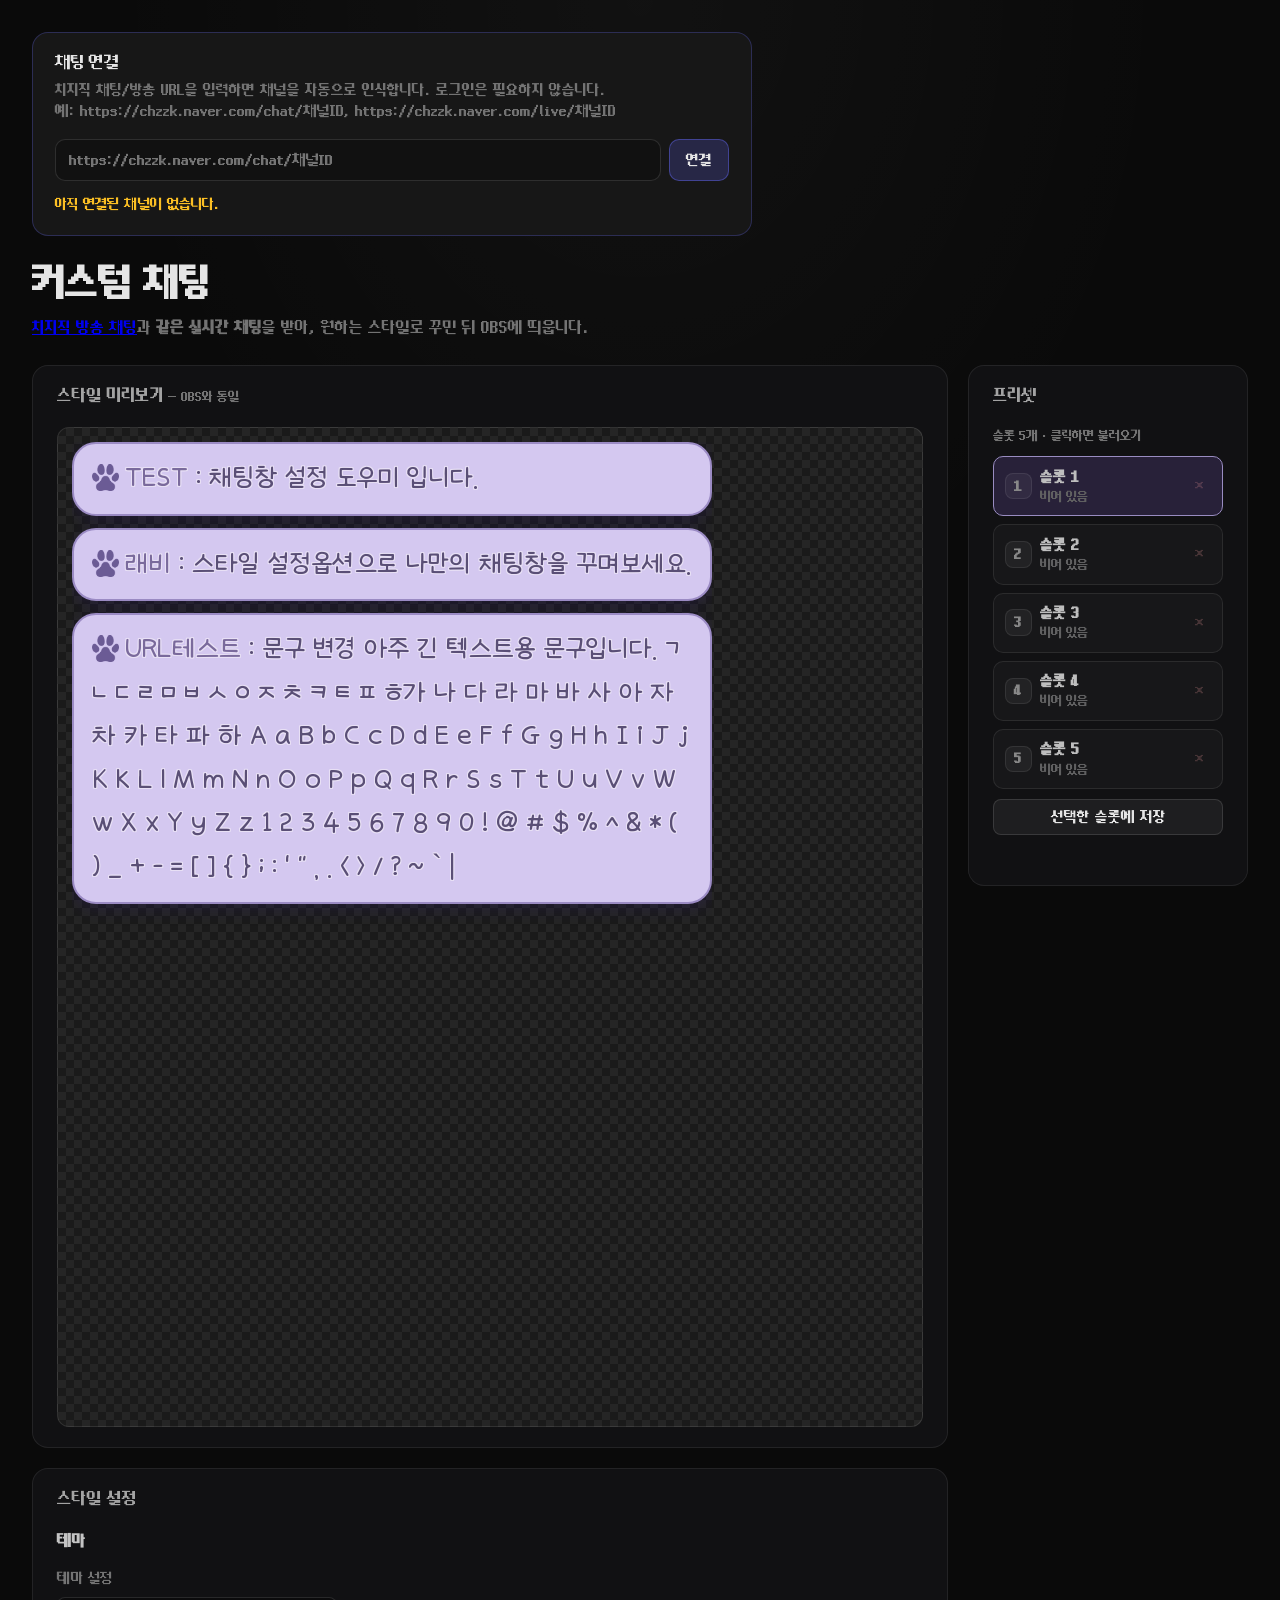
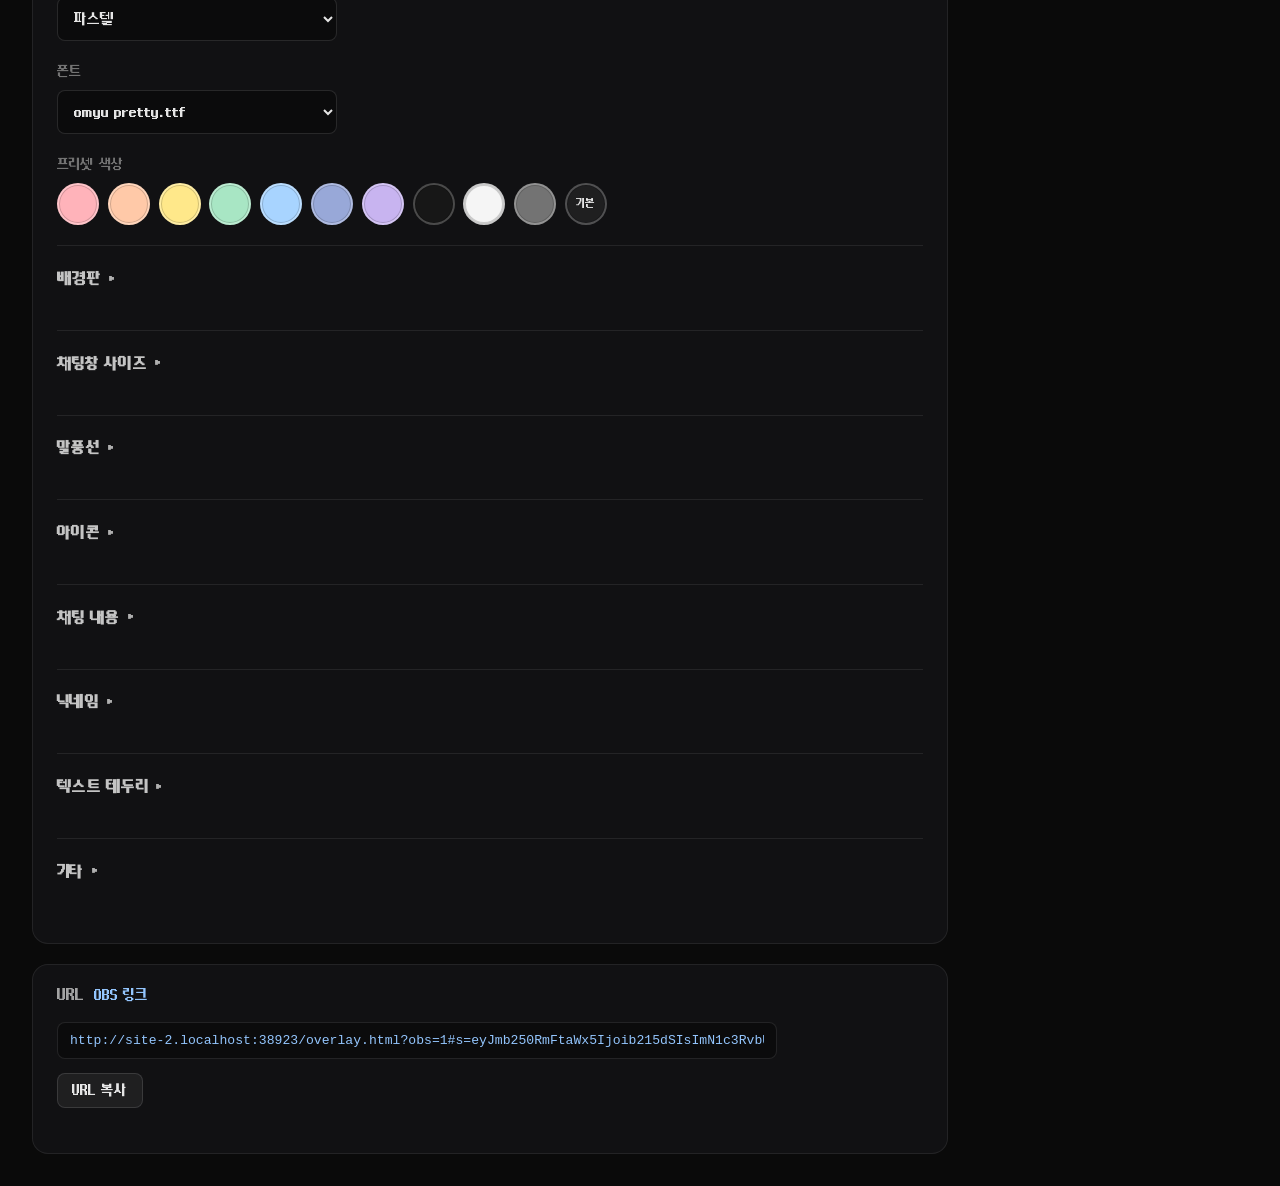
==== commit ff74c77b: "Add files via upload" ====
--- a/index.html
+++ b/index.html
@@ -2869,6 +2869,7 @@
     }
 
     function applyColorPalettePreset(key) {
+      if (typeof getColorPalettePresets !== "function") return;
       var theme = normalizeBubbleTheme(document.getElementById("bubble_theme").value);
       var presets = getColorPalettePresets(theme);
       var preset = presets[key];
@@ -2924,6 +2925,7 @@
     function refreshColorPresetUI() {
       var root = document.getElementById("color_preset_list");
       if (!root) return;
+      if (typeof getColorPalettePresets !== "function") return;
       var theme = normalizeBubbleTheme(document.getElementById("bubble_theme").value);
       var presets = getColorPalettePresets(theme);
       root.innerHTML = "";
--- a/css/channel-settings.css
+++ b/css/channel-settings.css
@@ -50,8 +50,9 @@
 }
 
 .channel-settings-panel {
-  width: min(640px, 100%);
-  margin: 0 auto 1.5rem;
+  width: 100%;
+  max-width: 720px;
+  margin: 0 0 1.5rem;
   padding: 1.25rem 1.35rem;
   background: var(--surface, #171717);
   border: 1px solid rgba(99, 102, 241, 0.28);
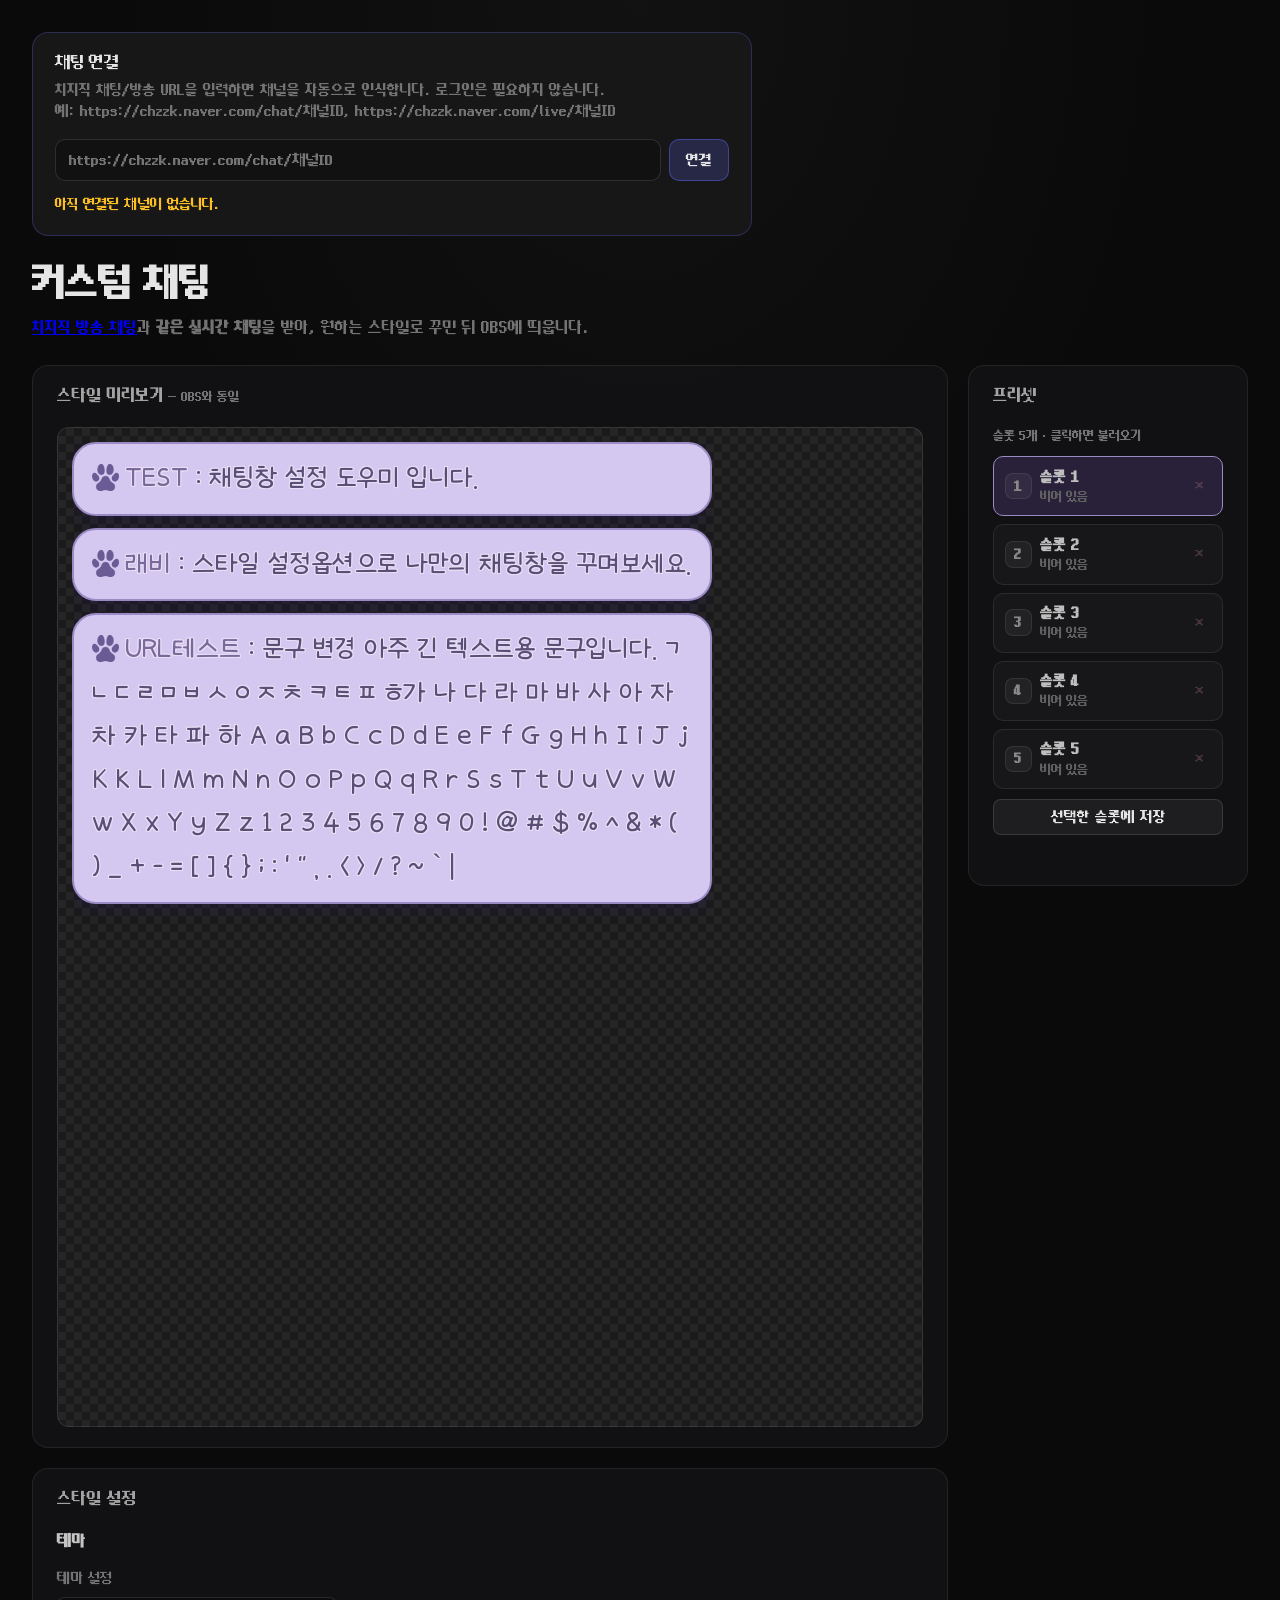
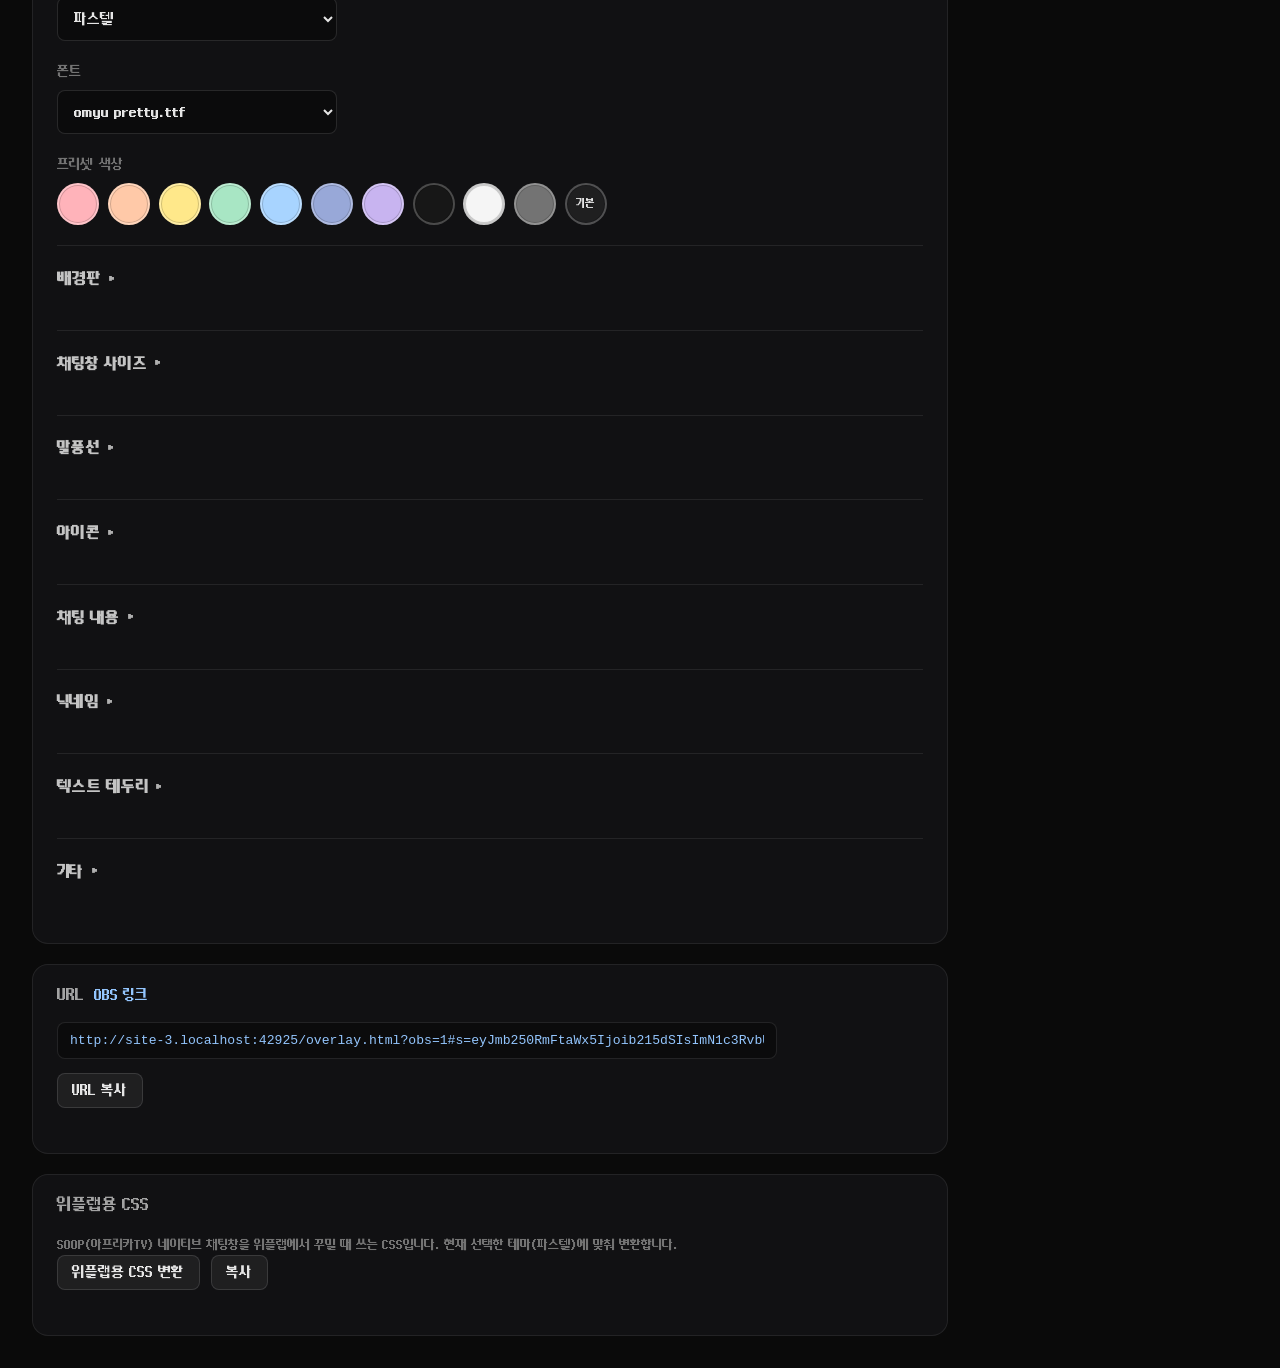
==== commit e7335ca2: "Add files via upload" ====
--- a/index.html
+++ b/index.html
@@ -1469,6 +1469,17 @@
           <button type="button" class="btn" id="btn_copy">URL 복사</button>
           <p class="copy-status" id="copy_status" aria-live="polite"></p>
         </section>
+
+        <section class="panel">
+          <h2>위플랩용 CSS</h2>
+          <p class="field-hint" style="margin-top:0">
+            SOOP(아프리카TV) 네이티브 채팅창을 위플랩에서 꾸밀 때 쓰는 CSS입니다. 현재 선택한 테마(<span id="wiplab_theme_label">파스텔</span>)에 맞춰 변환합니다.
+          </p>
+          <button type="button" class="btn" id="btn_wiplab_export">위플랩용 CSS 변환</button>
+          <button type="button" class="btn subtle" id="btn_wiplab_copy" style="margin-left:6px">복사</button>
+          <textarea id="wiplab_css_output" readonly rows="6" style="width:100%;margin-top:10px;resize:vertical;background:rgba(0,0,0,0.25);color:inherit;border:1px solid rgba(255,255,255,0.12);border-radius:10px;padding:10px;font-family:monospace;font-size:12px;display:none;"></textarea>
+          <p class="copy-status" id="wiplab_status" aria-live="polite"></p>
+        </section>
       </div>
         </div>
 
@@ -1484,6 +1495,7 @@
   </div>
   <script src="js/channel-settings.js?v=1"></script>
   <script src="js/channel-url-panel.js?v=1"></script>
+  <script src="js/wiplab-export.js?v=1"></script>
   <script src="assets/color-palette-presets.js?v=1"></script>
   <script src="assets/magical-theme-vars.js?v=1"></script>
   <script src="assets/animal-theme-vars.js?v=1"></script>
@@ -4463,7 +4475,58 @@
       syncBoardSettingsUI();
       refreshColorPresetUI();
       onSettingsChange();
+      updateWiplabThemeLabel();
     });
+
+    function updateWiplabThemeLabel() {
+      var label = document.getElementById("wiplab_theme_label");
+      if (!label || !window.WiplabExport) return;
+      var theme = normalizeBubbleTheme(document.getElementById("bubble_theme").value);
+      var def = window.WiplabExport.THEMES[theme];
+      label.textContent = (def && def.label) || theme;
+      var out = document.getElementById("wiplab_css_output");
+      if (out && !out.hidden) out.style.display = "none";
+      var status = document.getElementById("wiplab_status");
+      if (status) status.textContent = "";
+    }
+    updateWiplabThemeLabel();
+
+    (function initWiplabExport() {
+      var exportBtn = document.getElementById("btn_wiplab_export");
+      var copyBtn = document.getElementById("btn_wiplab_copy");
+      var out = document.getElementById("wiplab_css_output");
+      var status = document.getElementById("wiplab_status");
+      if (!exportBtn || !copyBtn || !out || !window.WiplabExport) return;
+
+      exportBtn.addEventListener("click", function () {
+        var theme = normalizeBubbleTheme(document.getElementById("bubble_theme").value);
+        out.value = window.WiplabExport.generate(theme);
+        out.style.display = "block";
+        status.textContent = "위플랩 CSS가 생성되었습니다. 아래에서 복사해서 붙여넣으세요.";
+        status.className = "copy-status";
+      });
+
+      copyBtn.addEventListener("click", function () {
+        if (!out.value) {
+          status.textContent = "먼저 \"위플랩용 CSS 변환\"을 눌러 생성해 주세요.";
+          status.className = "copy-status is-error";
+          return;
+        }
+        function finish(ok) {
+          status.textContent = ok ? "CSS를 클립보드에 복사했습니다." : "복사 실패 — 아래 칸에서 직접 선택해 복사해 주세요.";
+          status.className = "copy-status" + (ok ? "" : " is-error");
+        }
+        if (navigator.clipboard && navigator.clipboard.writeText) {
+          navigator.clipboard.writeText(out.value).then(function () { finish(true); }).catch(function () {
+            out.select();
+            finish(document.execCommand("copy"));
+          });
+        } else {
+          out.select();
+          finish(document.execCommand("copy"));
+        }
+      });
+    })();
 
     document.getElementById("btn_copy").addEventListener("click", function () {
       copyObsUrl();
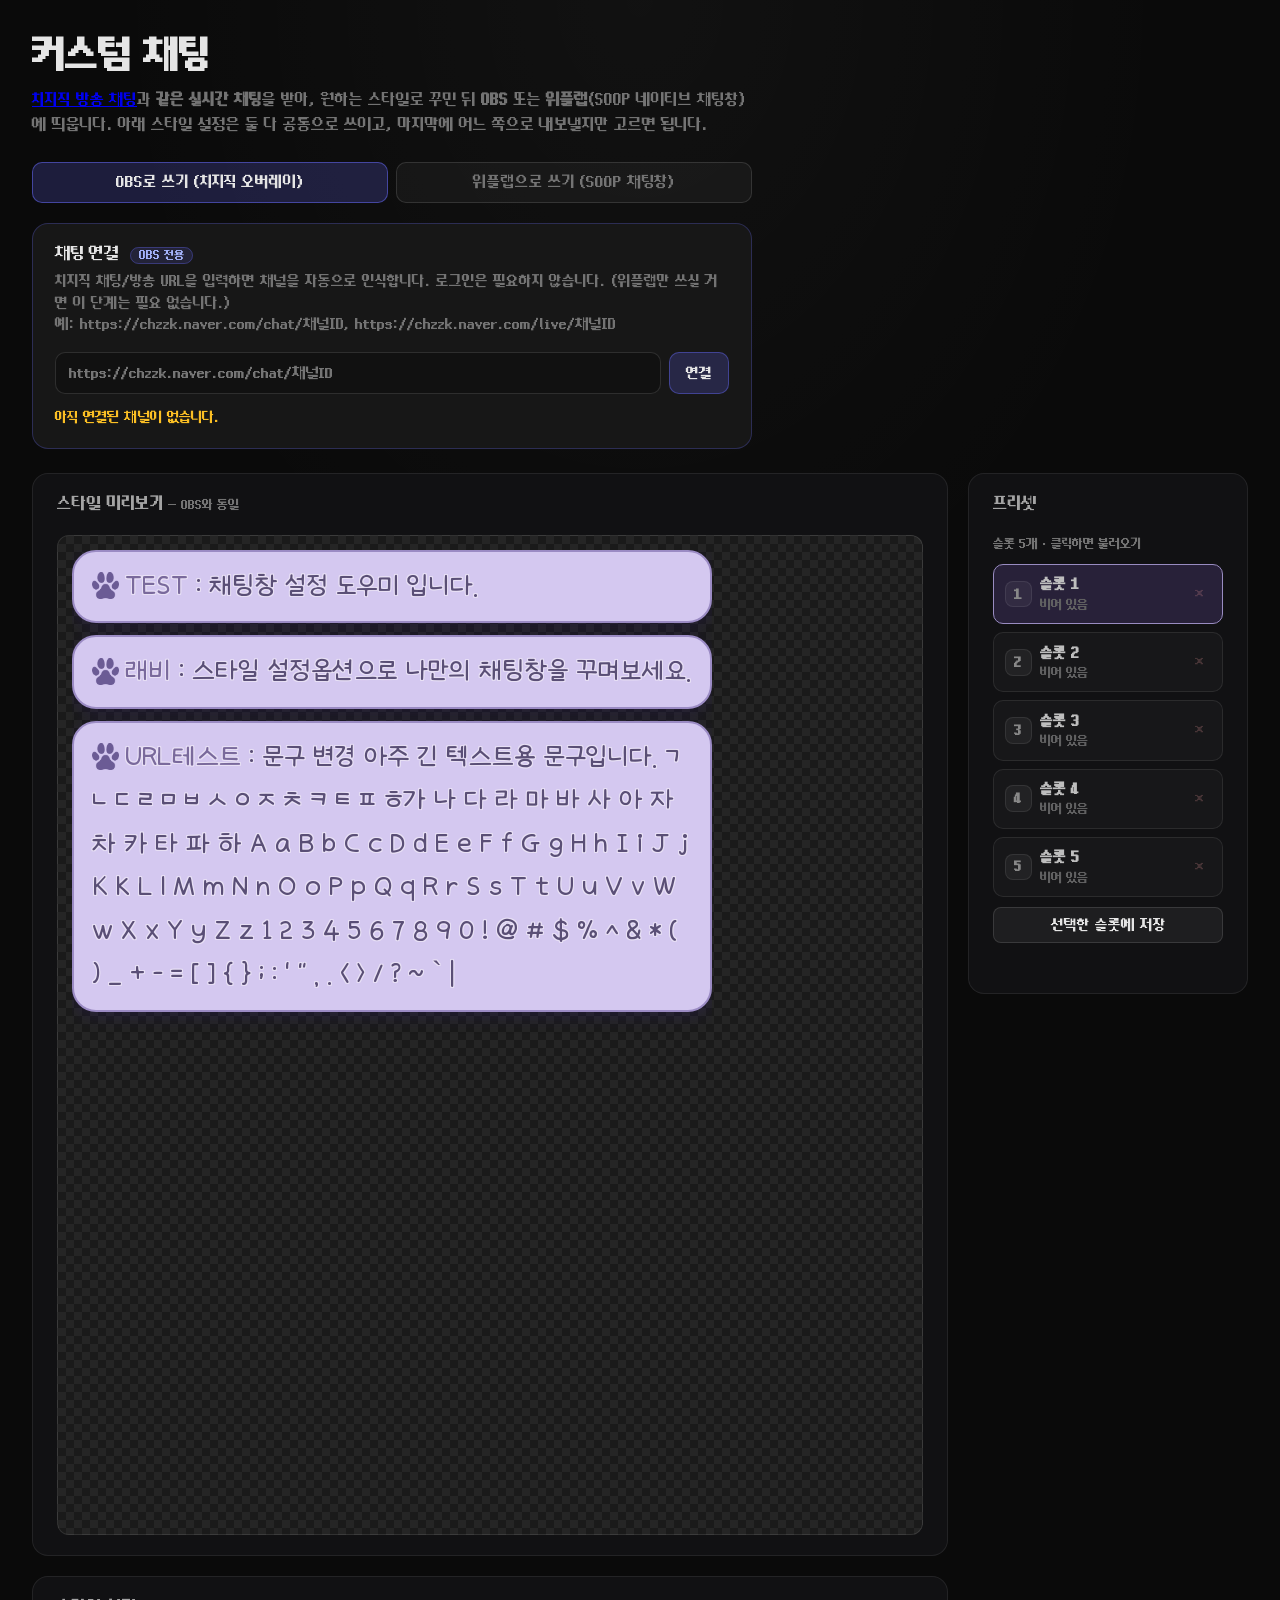
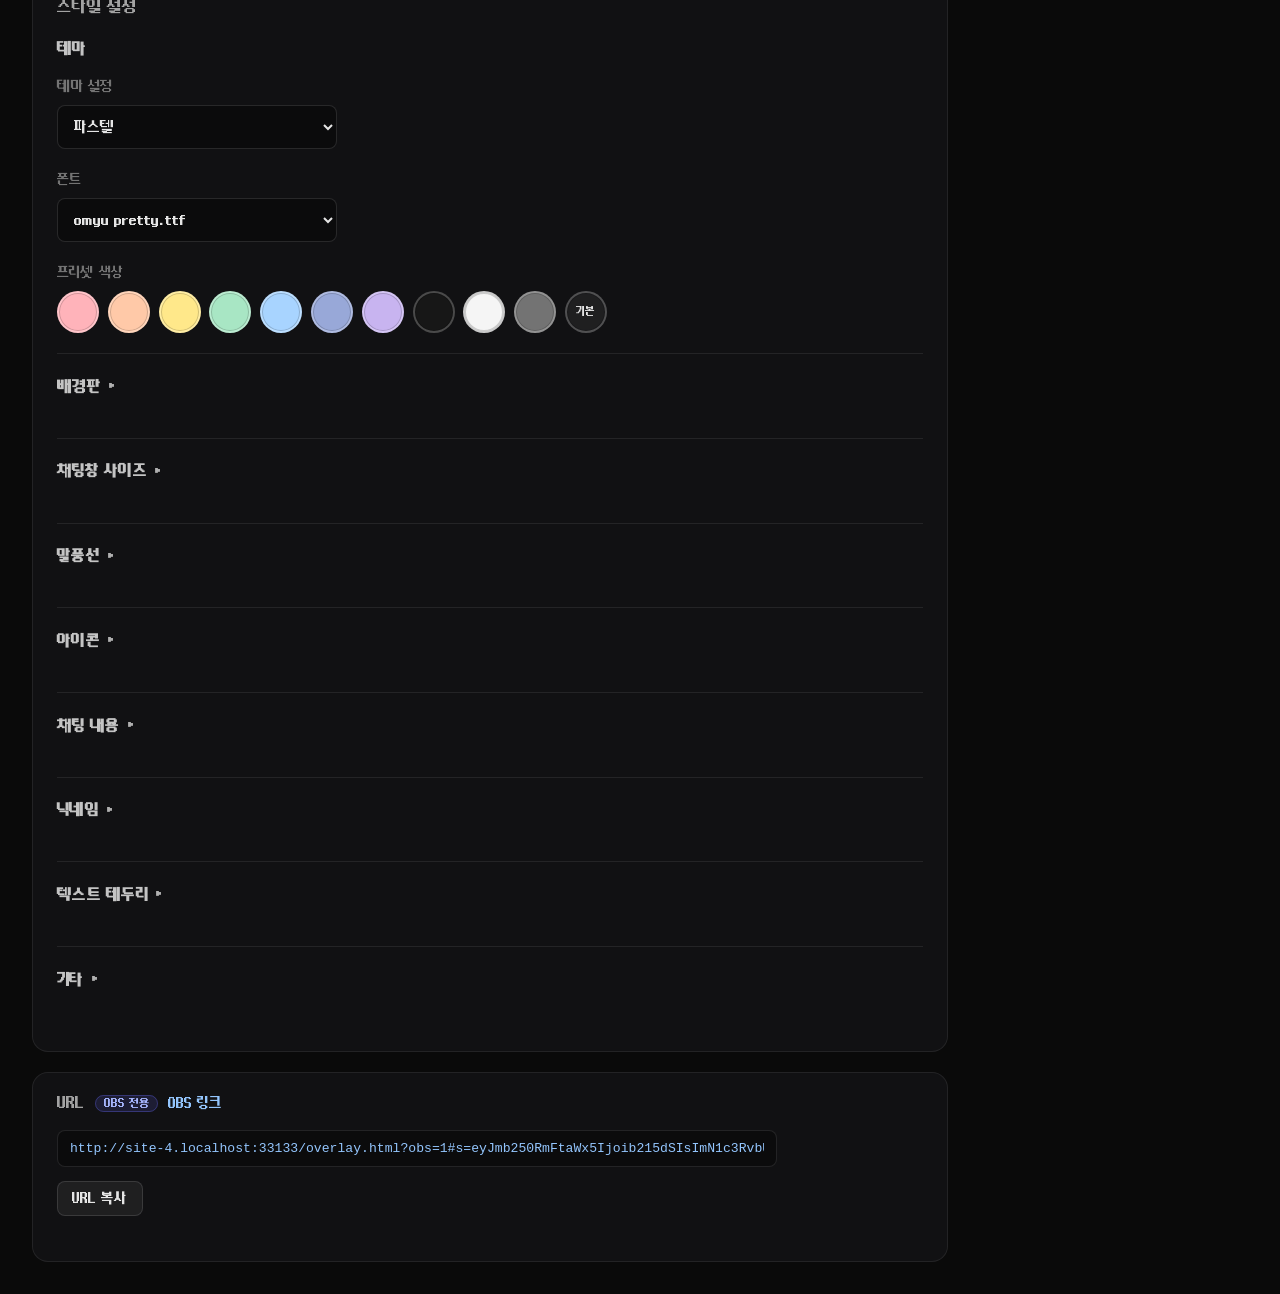
==== commit 1f5c9d45: "Add files via upload" ====
--- a/index.html
+++ b/index.html
@@ -1003,14 +1003,47 @@
   <link rel="stylesheet" href="css/bangsong-dialog.css?v=1">
   <script src="js/bangsong-dialog.js?v=1"></script>
   <link rel="stylesheet" href="css/channel-settings.css?v=2">
+  <style>
+    .usage-mode-tabs {
+      display: flex; gap: 8px; margin: 0 0 1.25rem; max-width: 720px;
+    }
+    .usage-mode-tab {
+      flex: 1; padding: 10px 14px; border-radius: 10px;
+      border: 1px solid rgba(255,255,255,0.12);
+      background: rgba(255,255,255,0.04); color: var(--text-muted, #a0a0a0);
+      font: inherit; font-size: 0.92rem; cursor: pointer;
+    }
+    .usage-mode-tab.is-active {
+      background: rgba(99, 102, 241, 0.22);
+      border-color: rgba(99, 102, 241, 0.55);
+      color: var(--text, #e5e5e5);
+    }
+    .mode-badge {
+      font-size: 0.7rem; font-weight: normal; color: #a5b4fc;
+      background: rgba(99,102,241,0.15); border: 1px solid rgba(99,102,241,0.35);
+      border-radius: 999px; padding: 2px 8px; margin-left: 6px; vertical-align: middle;
+    }
+  </style>
 </head>
 <body>
   <div class="layout">
     <main class="main">
-      <section class="channel-settings-panel" aria-label="채팅 연결">
-        <h2>채팅 연결</h2>
+      <h1 class="page-title">커스텀 채팅</h1>
+      <p class="lead">
+        <a href="https://chzzk.naver.com/" id="chzzkChatPopupLink" target="_blank" rel="noopener">치지직 방송 채팅</a>과
+        <strong>같은 실시간 채팅</strong>을 받아, 원하는 스타일로 꾸민 뒤 <strong>OBS</strong> 또는 <strong>위플랩</strong>(SOOP 네이티브 채팅창)에 띄웁니다.
+        아래 스타일 설정은 둘 다 공통으로 쓰이고, 마지막에 어느 쪽으로 내보낼지만 고르면 됩니다.
+      </p>
+
+      <div class="usage-mode-tabs" role="tablist" aria-label="사용 방식">
+        <button type="button" class="usage-mode-tab is-active" id="mode_tab_obs" role="tab" aria-selected="true">OBS로 쓰기 (치지직 오버레이)</button>
+        <button type="button" class="usage-mode-tab" id="mode_tab_wiplab" role="tab" aria-selected="false">위플랩으로 쓰기 (SOOP 채팅창)</button>
+      </div>
+
+      <section class="channel-settings-panel usage-mode-panel" id="mode_panel_obs" aria-label="채팅 연결">
+        <h2>채팅 연결 <span class="mode-badge">OBS 전용</span></h2>
         <p class="channel-settings-lead">
-          치지직 채팅/방송 URL을 입력하면 채널을 자동으로 인식합니다. 로그인은 필요하지 않습니다.<br>
+          치지직 채팅/방송 URL을 입력하면 채널을 자동으로 인식합니다. 로그인은 필요하지 않습니다. (위플랩만 쓰실 거면 이 단계는 필요 없습니다.)<br>
           예: <code>https://chzzk.naver.com/chat/채널ID</code>, <code>https://chzzk.naver.com/live/채널ID</code>
         </p>
         <div class="channel-settings-row">
@@ -1019,11 +1052,6 @@
         </div>
         <div class="channel-settings-status" id="channel_url_status"></div>
       </section>
-      <h1 class="page-title">커스텀 채팅</h1>
-      <p class="lead">
-        <a href="https://chzzk.naver.com/" id="chzzkChatPopupLink" target="_blank" rel="noopener">치지직 방송 채팅</a>과
-        <strong>같은 실시간 채팅</strong>을 받아, 원하는 스타일로 꾸민 뒤 OBS에 띄웁니다.
-      </p>
 
       <div class="chat-page-layout">
         <div class="chat-page-main">
@@ -1460,9 +1488,9 @@
           </div>
         </section>
 
-        <section class="panel">
+        <section class="panel usage-mode-panel" id="mode_panel_obs_url">
           <div class="obs-url-head">
-            <h2>URL</h2>
+            <h2>URL <span class="mode-badge">OBS 전용</span></h2>
             <a id="obs_open_link" class="obs-open-link" href="#" target="_blank" rel="noopener">OBS 링크</a>
           </div>
           <input type="text" readonly class="obs-url" id="obs_url" aria-label="OBS URL">
@@ -1470,10 +1498,10 @@
           <p class="copy-status" id="copy_status" aria-live="polite"></p>
         </section>
 
-        <section class="panel">
-          <h2>위플랩용 CSS</h2>
+        <section class="panel usage-mode-panel" id="mode_panel_wiplab" hidden>
+          <h2>위플랩용 CSS <span class="mode-badge">위플랩 전용</span></h2>
           <p class="field-hint" style="margin-top:0">
-            SOOP(아프리카TV) 네이티브 채팅창을 위플랩에서 꾸밀 때 쓰는 CSS입니다. 현재 선택한 테마(<span id="wiplab_theme_label">파스텔</span>)에 맞춰 변환합니다.
+            SOOP(아프리카TV) 네이티브 채팅창을 위플랩에서 꾸밀 때 쓰는 CSS입니다. 채널 연결 없이 테마만 고르면 됩니다. 현재 선택한 테마(<span id="wiplab_theme_label">파스텔</span>)에 맞춰 변환합니다.
           </p>
           <button type="button" class="btn" id="btn_wiplab_export">위플랩용 CSS 변환</button>
           <button type="button" class="btn subtle" id="btn_wiplab_copy" style="margin-left:6px">복사</button>
@@ -1493,8 +1521,8 @@
       </div>
     </main>
   </div>
-  <script src="js/channel-settings.js?v=1"></script>
-  <script src="js/channel-url-panel.js?v=1"></script>
+  <script src="js/channel-settings.js?v=2"></script>
+  <script src="js/channel-url-panel.js?v=2"></script>
   <script src="js/wiplab-export.js?v=1"></script>
   <script src="assets/color-palette-presets.js?v=1"></script>
   <script src="assets/magical-theme-vars.js?v=1"></script>
@@ -3728,13 +3756,22 @@
 
     function resolveObsChannelId(me) {
       me = me || (window.BangsongAuth && BangsongAuth.getMe && BangsongAuth.getMe());
+      if (me && me.loggedIn && me.channelId) return me.channelId;
       return (
-        (me && me.loggedIn && me.channelId) ||
         (window.BangsongChannel && BangsongChannel.getChannelFromQuery && BangsongChannel.getChannelFromQuery()) ||
         (window.BangsongChannel && BangsongChannel.resolveChannelId && BangsongChannel.resolveChannelId()) ||
         (window.BangsongChannel && BangsongChannel.getStoredChannelId && BangsongChannel.getStoredChannelId()) ||
         null
       );
+    }
+
+    function resolveObsChannelKind(me) {
+      me = me || (window.BangsongAuth && BangsongAuth.getMe && BangsongAuth.getMe());
+      if (me && me.loggedIn && me.channelId) return "live";
+      if (window.BangsongChannel && BangsongChannel.resolveChannelKind) {
+        return BangsongChannel.resolveChannelKind() || "live";
+      }
+      return "live";
     }
 
     /** OBS 브라우저 소스는 일반 브라우저와 localStorage를 공유하지 않음 → URL 해시로 설정 전달 */
@@ -3756,7 +3793,10 @@
       var base = overlayBaseUrl();
       var params = ["obs=1"];
       var channelId = resolveObsChannelId(me);
-      if (channelId) params.push("channel=" + encodeURIComponent(String(channelId).toLowerCase()));
+      if (channelId) {
+        var paramKey = resolveObsChannelKind(me) === "chat" ? "chatChannel" : "channel";
+        params.push(paramKey + "=" + encodeURIComponent(String(channelId).toLowerCase()));
+      }
       if (window.BangsongAuth && BangsongAuth.getObsKey) {
         var obsKey = BangsongAuth.getObsKey();
         if (obsKey) params.push("k=" + encodeURIComponent(obsKey));
@@ -4191,7 +4231,10 @@
       if (tab) {
         var previewParams = ["ui=1"];
         var channelId = resolveObsChannelId(me);
-        if (channelId) previewParams.push("channel=" + encodeURIComponent(String(channelId).toLowerCase()));
+        if (channelId) {
+          var previewParamKey = resolveObsChannelKind(me) === "chat" ? "chatChannel" : "channel";
+          previewParams.push(previewParamKey + "=" + encodeURIComponent(String(channelId).toLowerCase()));
+        }
         tab.href = overlayBaseUrl() + "?" + previewParams.join("&");
       }
     }
@@ -4528,6 +4571,30 @@
       });
     })();
 
+    (function initUsageModeTabs() {
+      var tabObs = document.getElementById("mode_tab_obs");
+      var tabWiplab = document.getElementById("mode_tab_wiplab");
+      var panels = [
+        { mode: "obs", el: document.getElementById("mode_panel_obs") },
+        { mode: "obs", el: document.getElementById("mode_panel_obs_url") },
+        { mode: "wiplab", el: document.getElementById("mode_panel_wiplab") }
+      ];
+      if (!tabObs || !tabWiplab) return;
+
+      function setMode(mode) {
+        panels.forEach(function (p) {
+          if (p.el) p.el.hidden = p.mode !== mode;
+        });
+        tabObs.classList.toggle("is-active", mode === "obs");
+        tabObs.setAttribute("aria-selected", mode === "obs" ? "true" : "false");
+        tabWiplab.classList.toggle("is-active", mode === "wiplab");
+        tabWiplab.setAttribute("aria-selected", mode === "wiplab" ? "true" : "false");
+      }
+
+      tabObs.addEventListener("click", function () { setMode("obs"); });
+      tabWiplab.addEventListener("click", function () { setMode("wiplab"); });
+    })();
+
     document.getElementById("btn_copy").addEventListener("click", function () {
       copyObsUrl();
     });
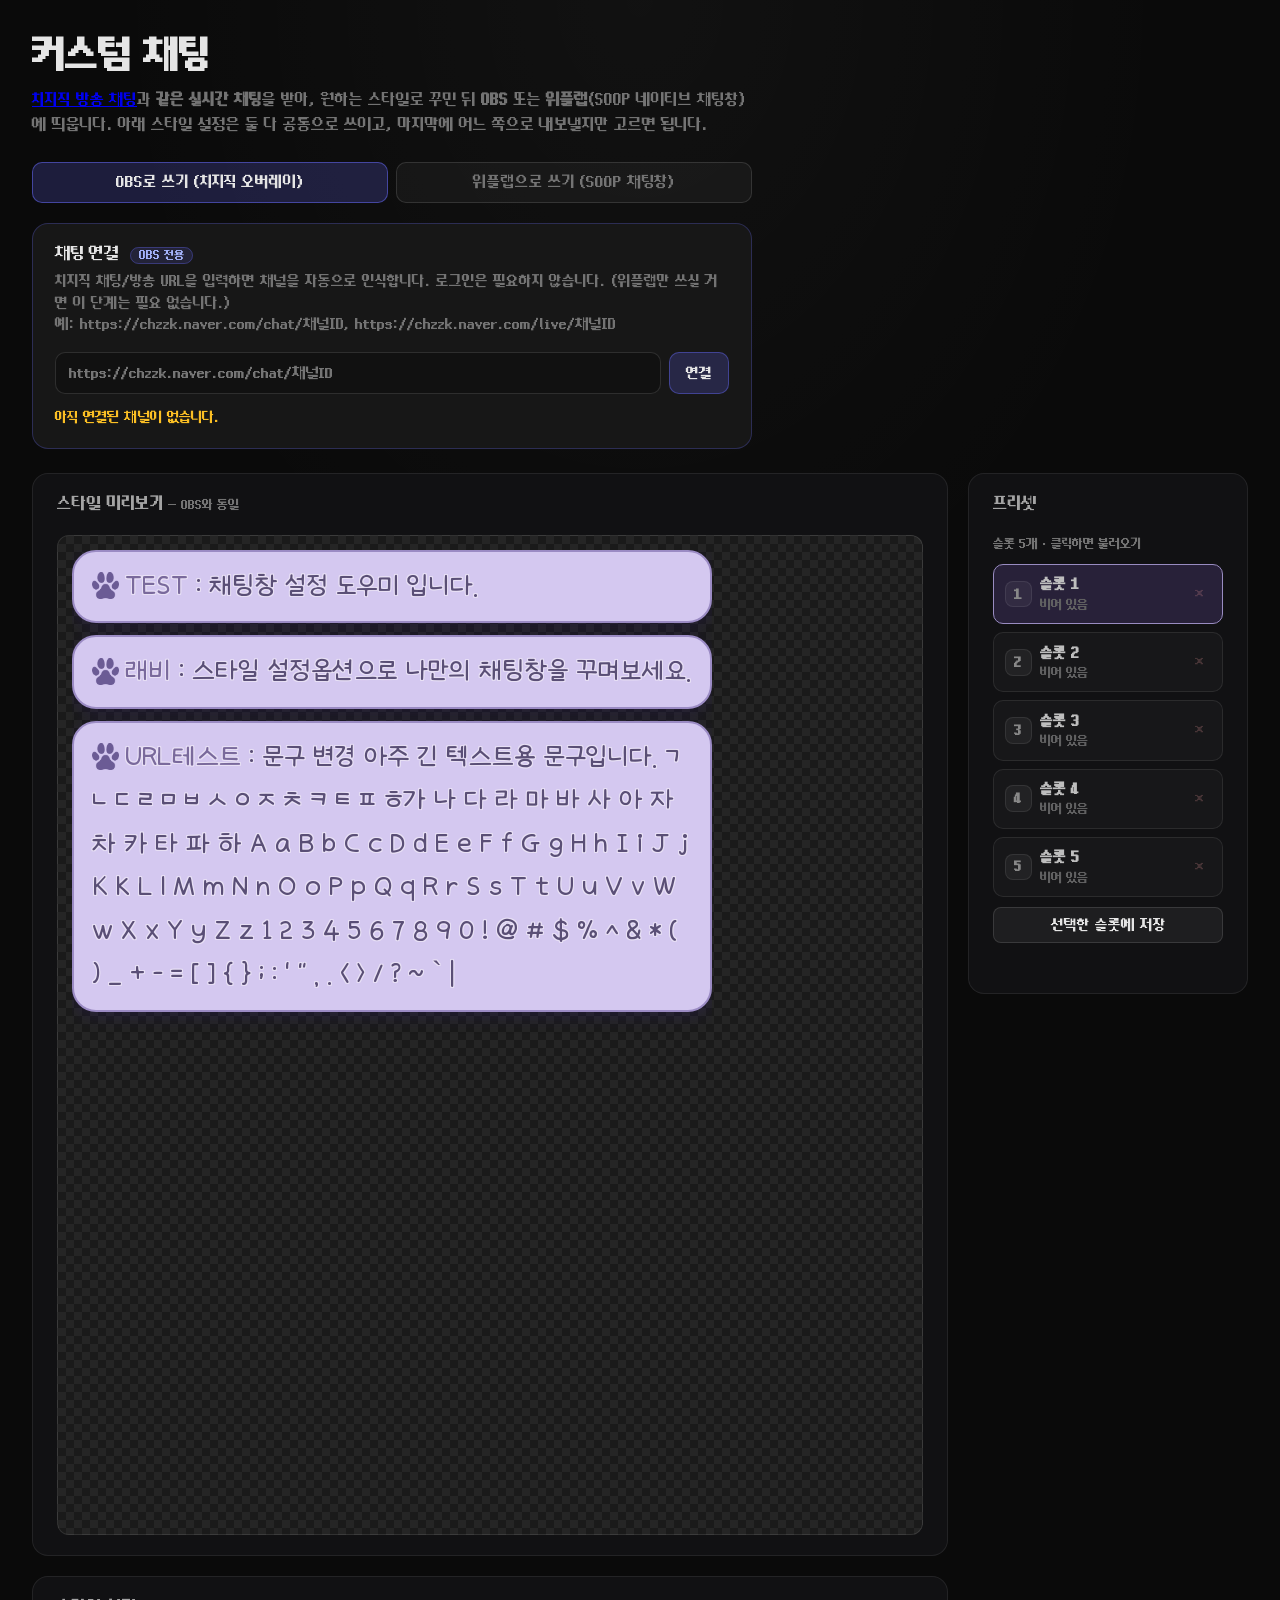
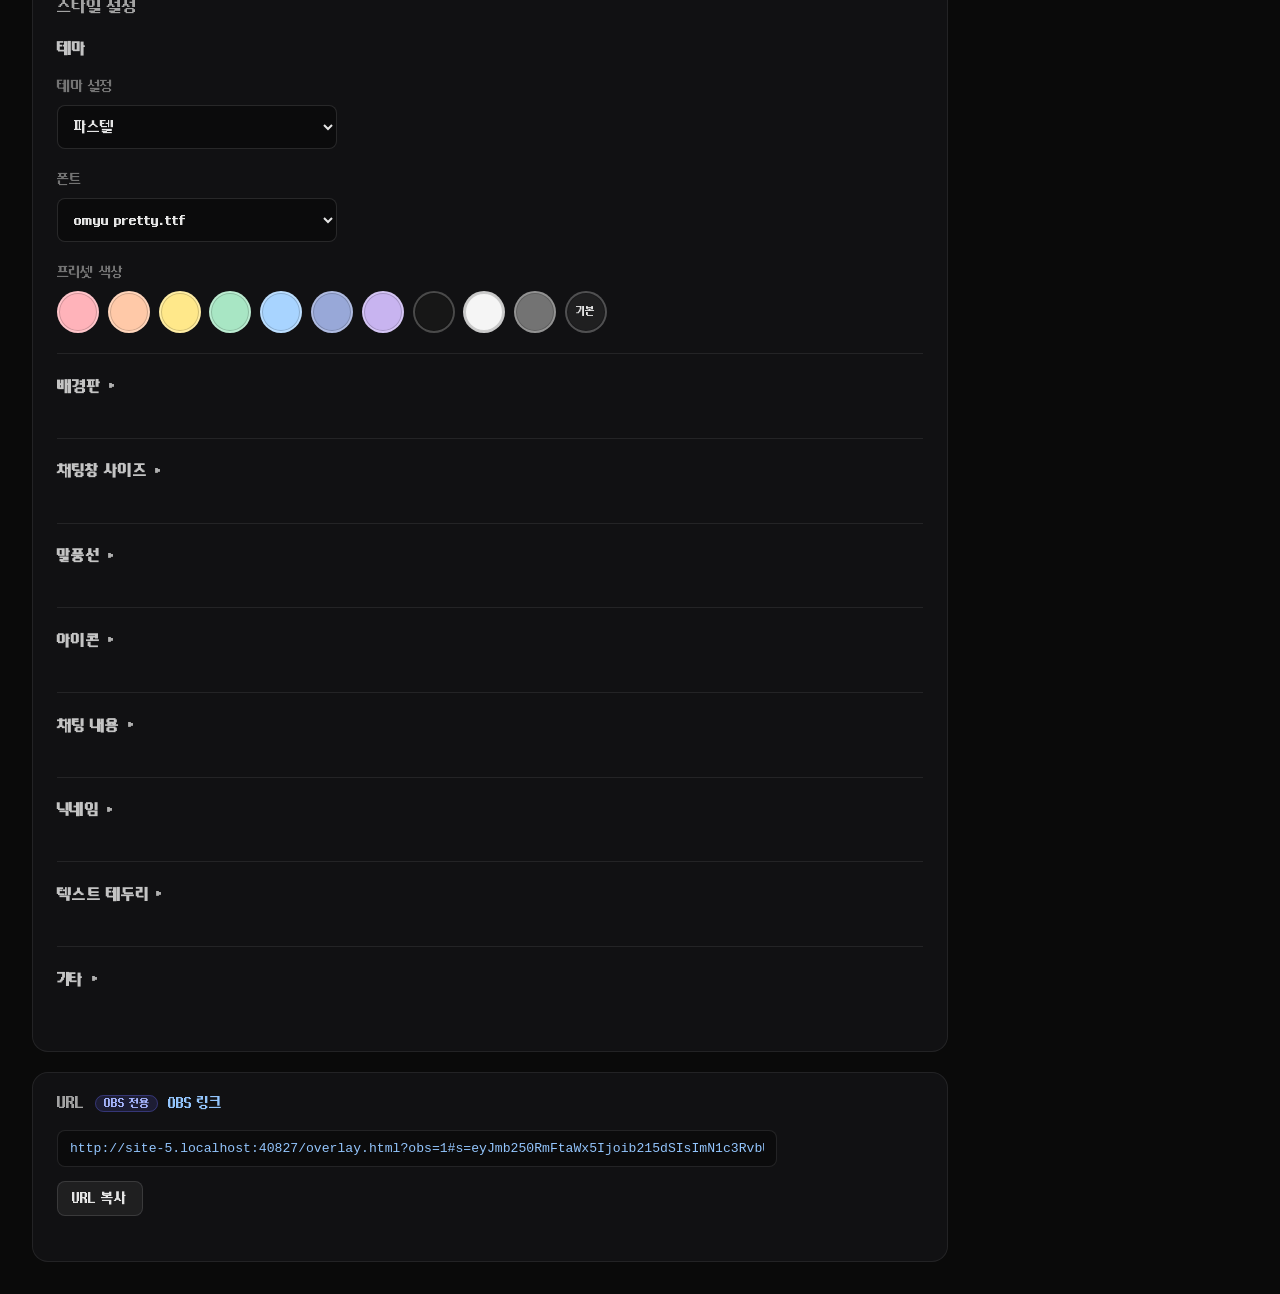
==== commit 332ffa83: "Add files via upload" ====
--- a/index.html
+++ b/index.html
@@ -4194,11 +4194,11 @@
           setCopyStatus("URL을 만들 수 없습니다.", true);
           return;
         }
-        if (!/[?&]channel=/.test(url)) {
+        if (!/[?&](channel|chatChannel)=/.test(url)) {
           if (btn) btn.disabled = false;
-          setCopyStatus("채널 정보 없음 — 로그인 또는 방송 URL 설정 후 다시 시도", true);
+          setCopyStatus("채널 정보 없음 — 위에서 채팅 URL을 먼저 연결해 주세요", true);
           if (window.BangsongDialog) {
-            BangsongDialog.alert("먼저 치지직 로그인을 진행하거나 홈에서 방송 URL을 저장해 주세요.\nOBS URL에 채널 정보(channel=)가 포함되어야 합니다.");
+            BangsongDialog.alert("먼저 위쪽 \"채팅 연결\"에 치지직 채팅/방송 URL을 입력해 주세요.\nOBS URL에 채널 정보(channel= 또는 chatChannel=)가 포함되어야 합니다.");
           }
           return;
         }
